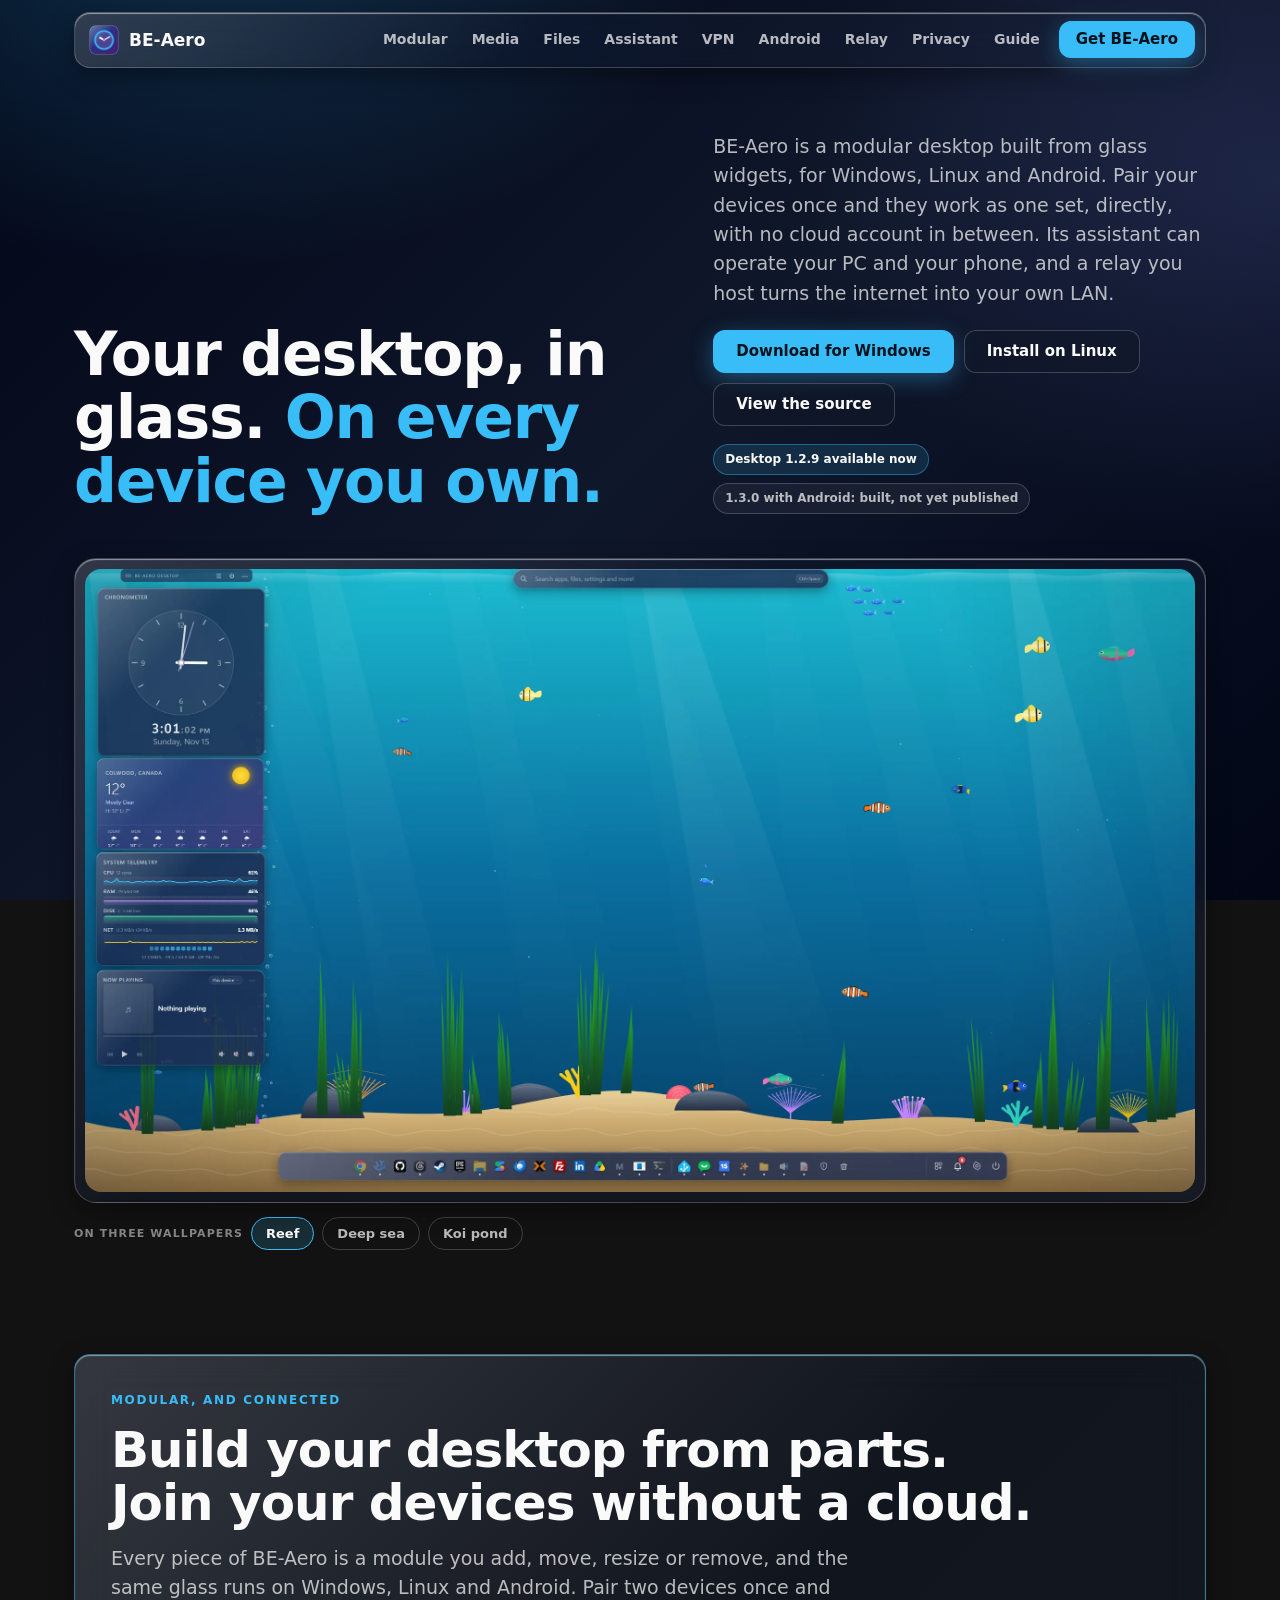
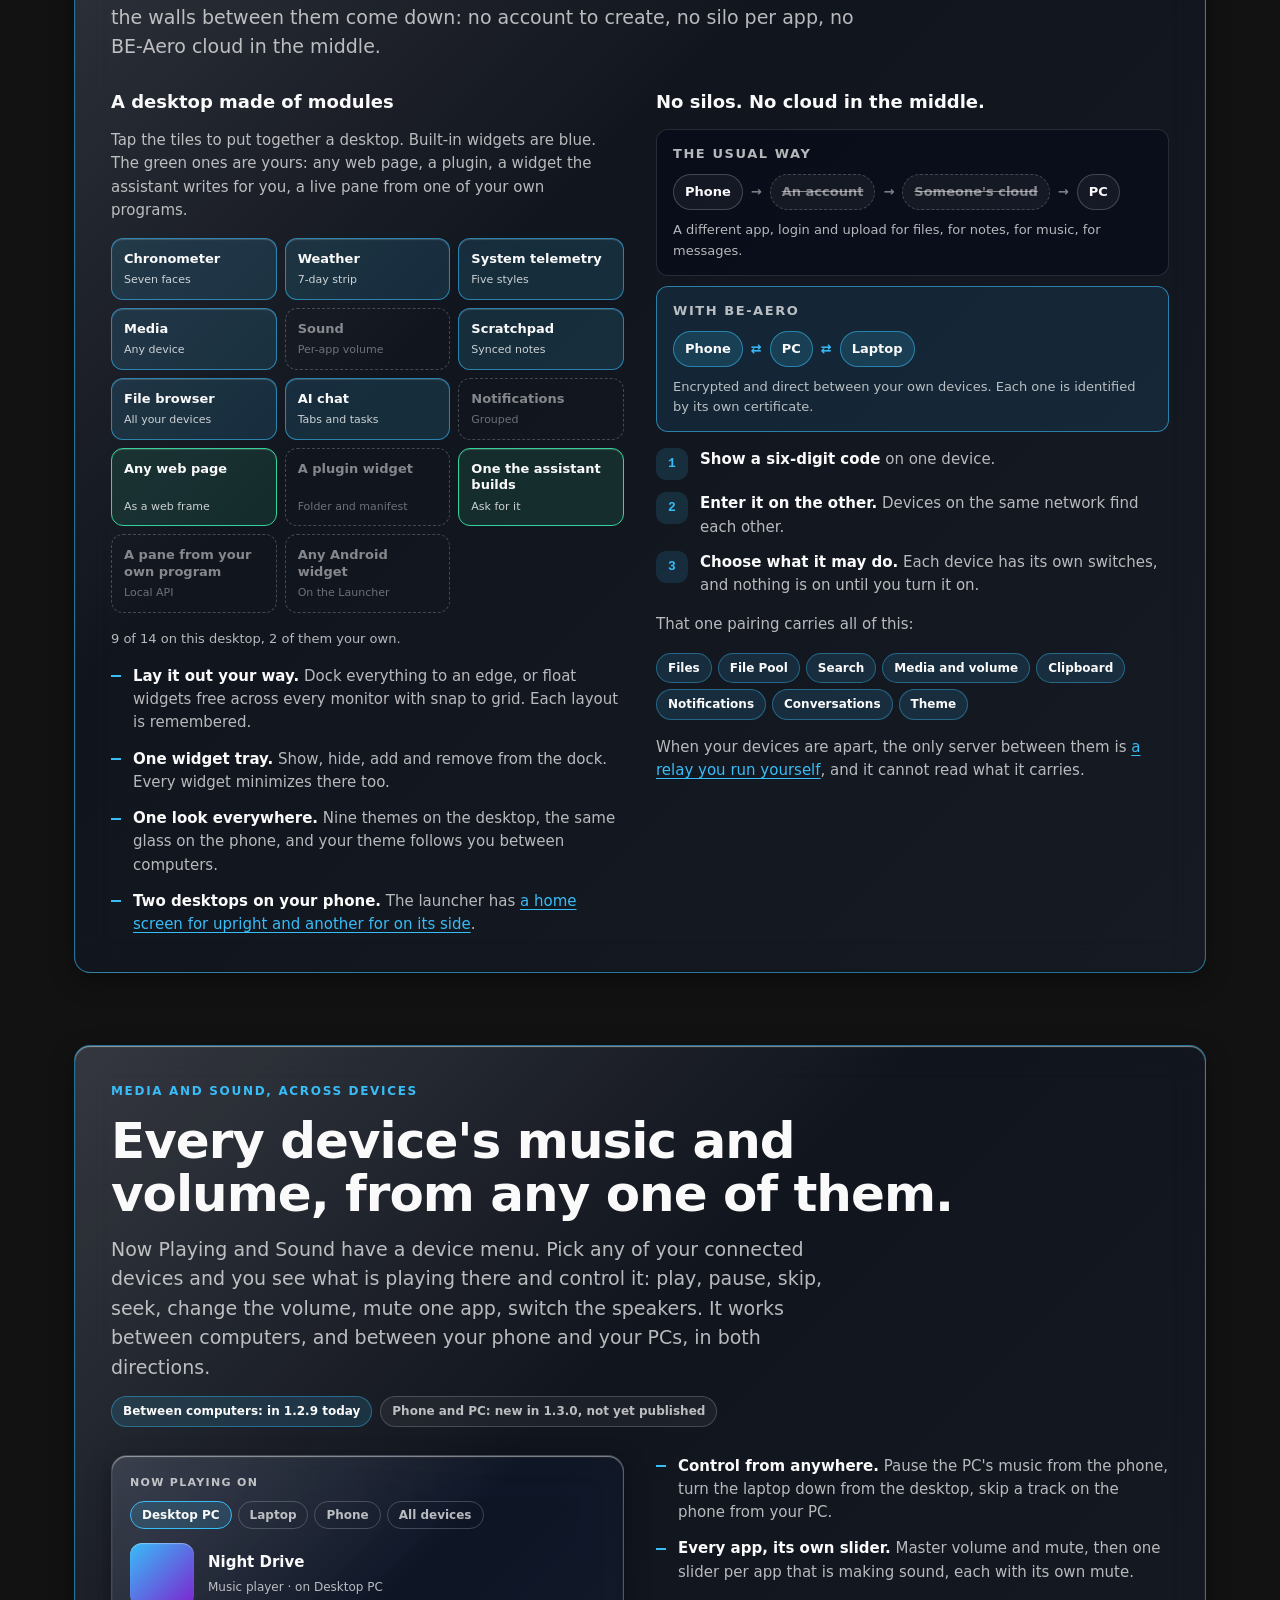
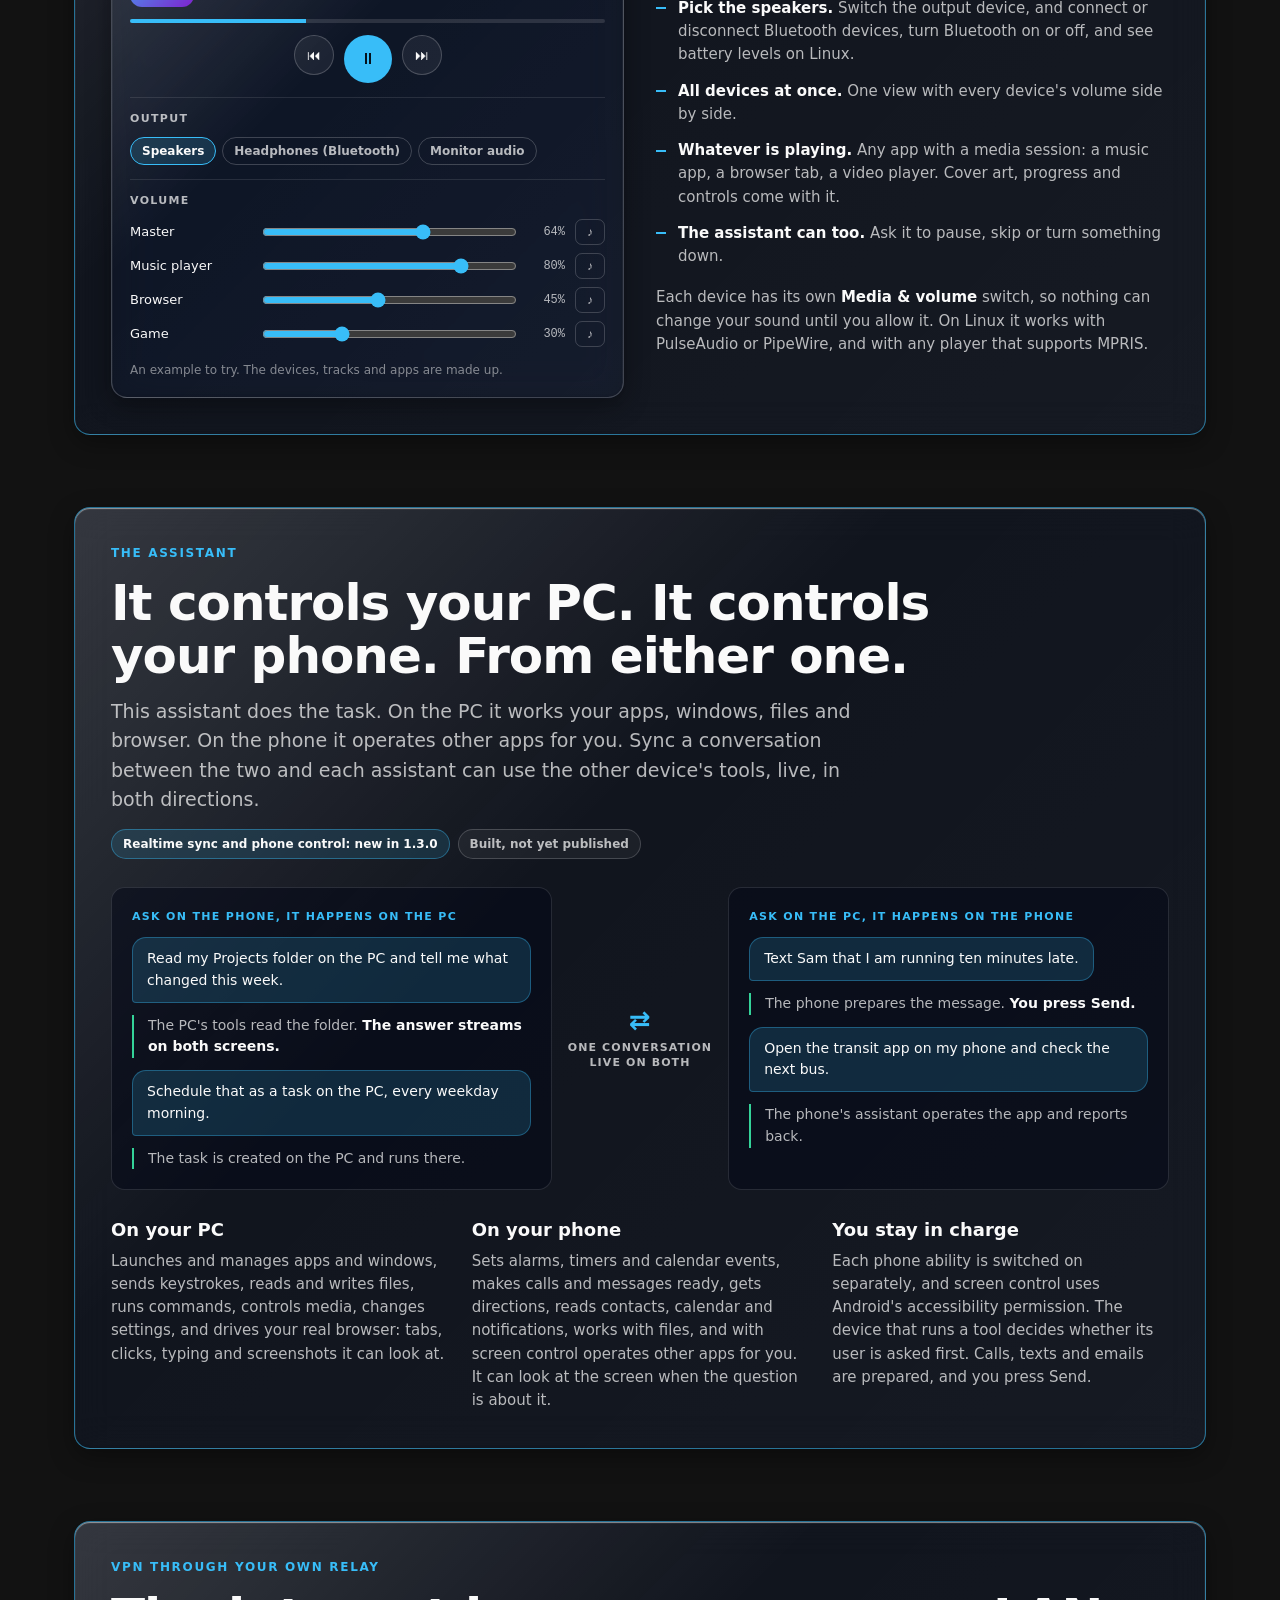
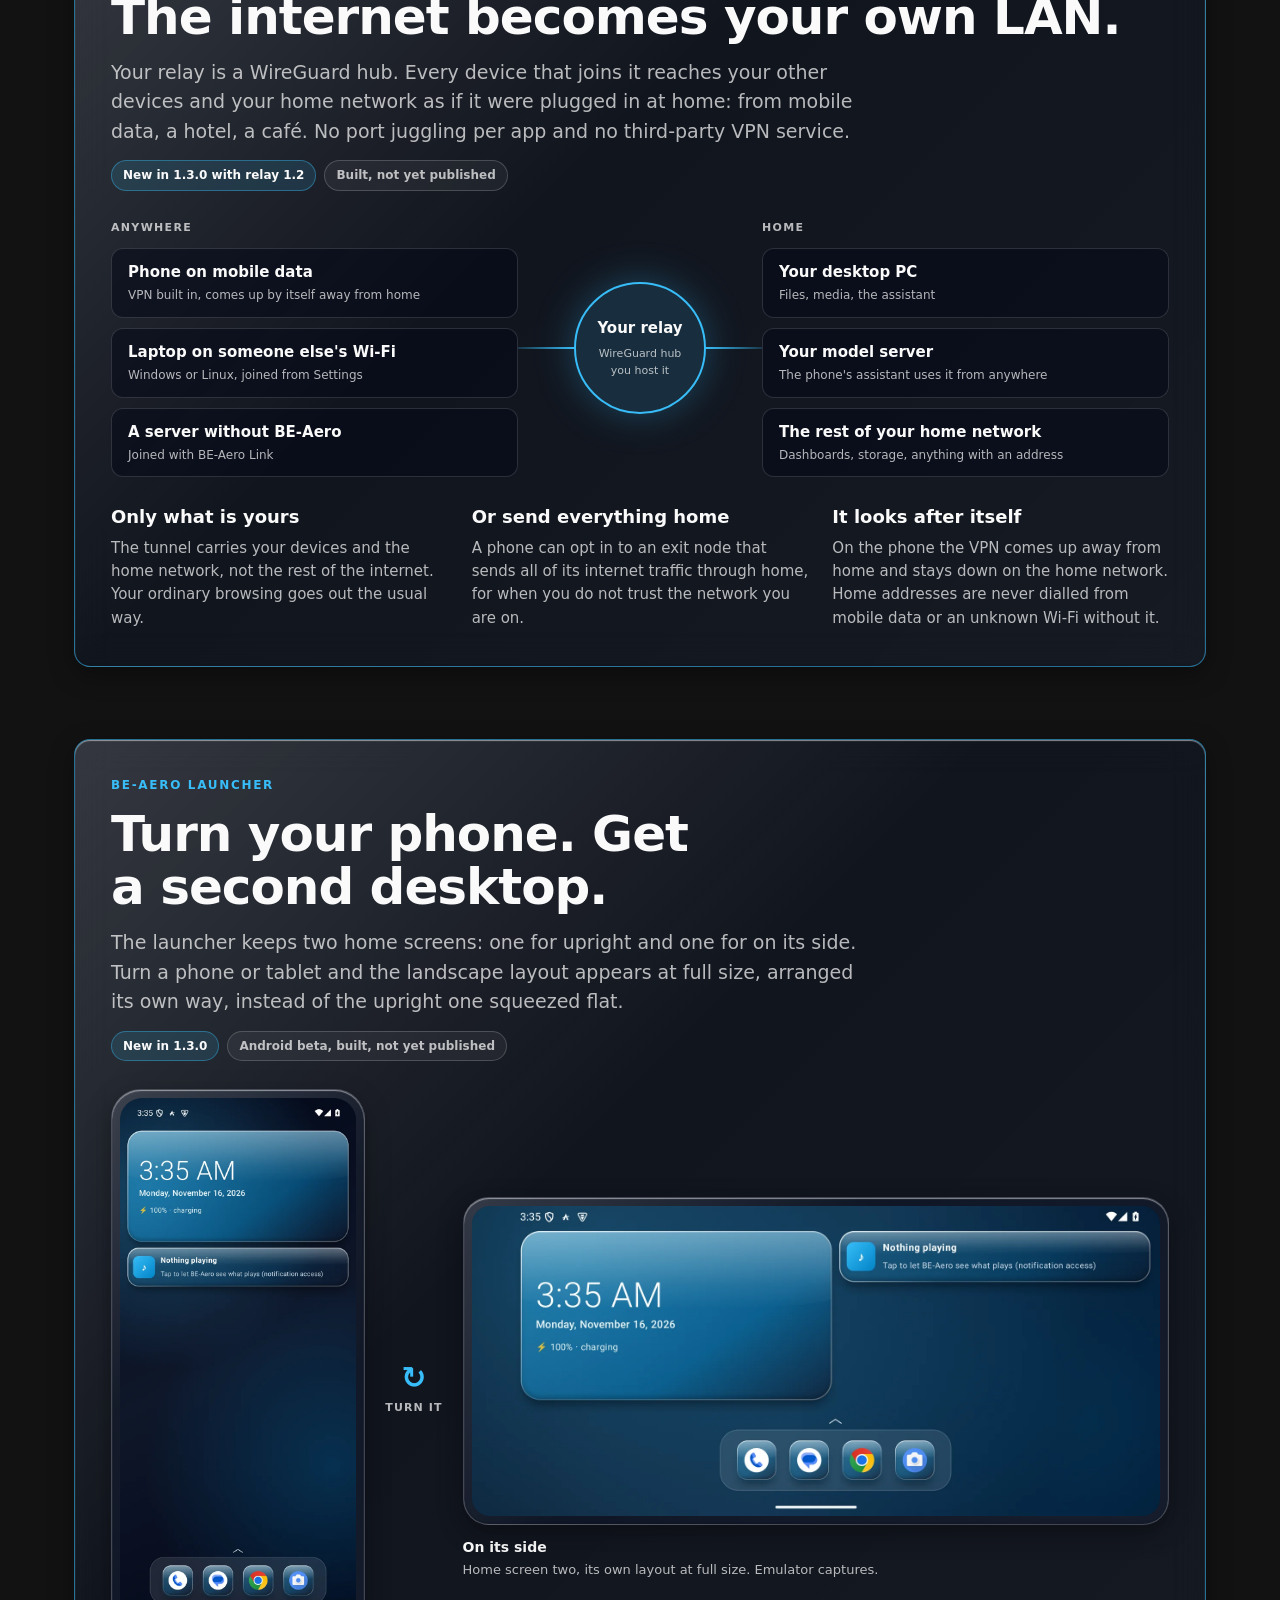
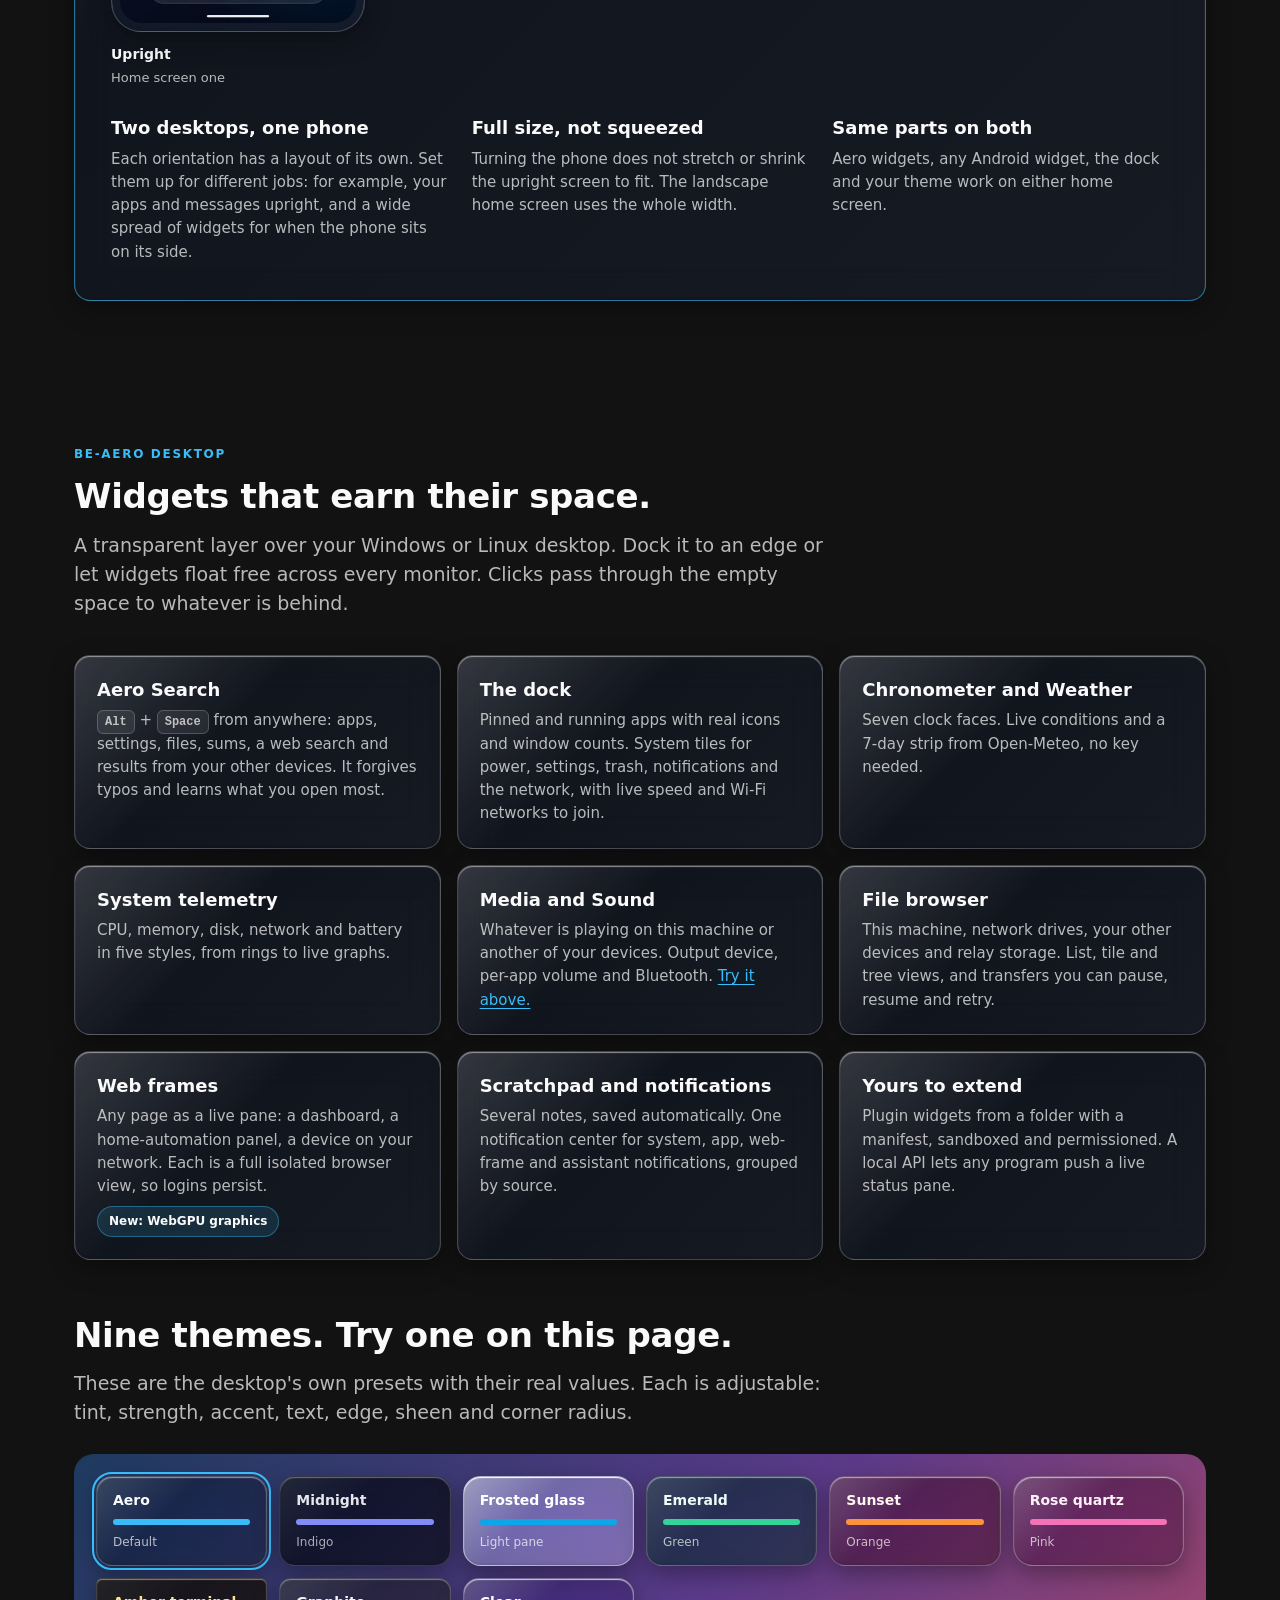
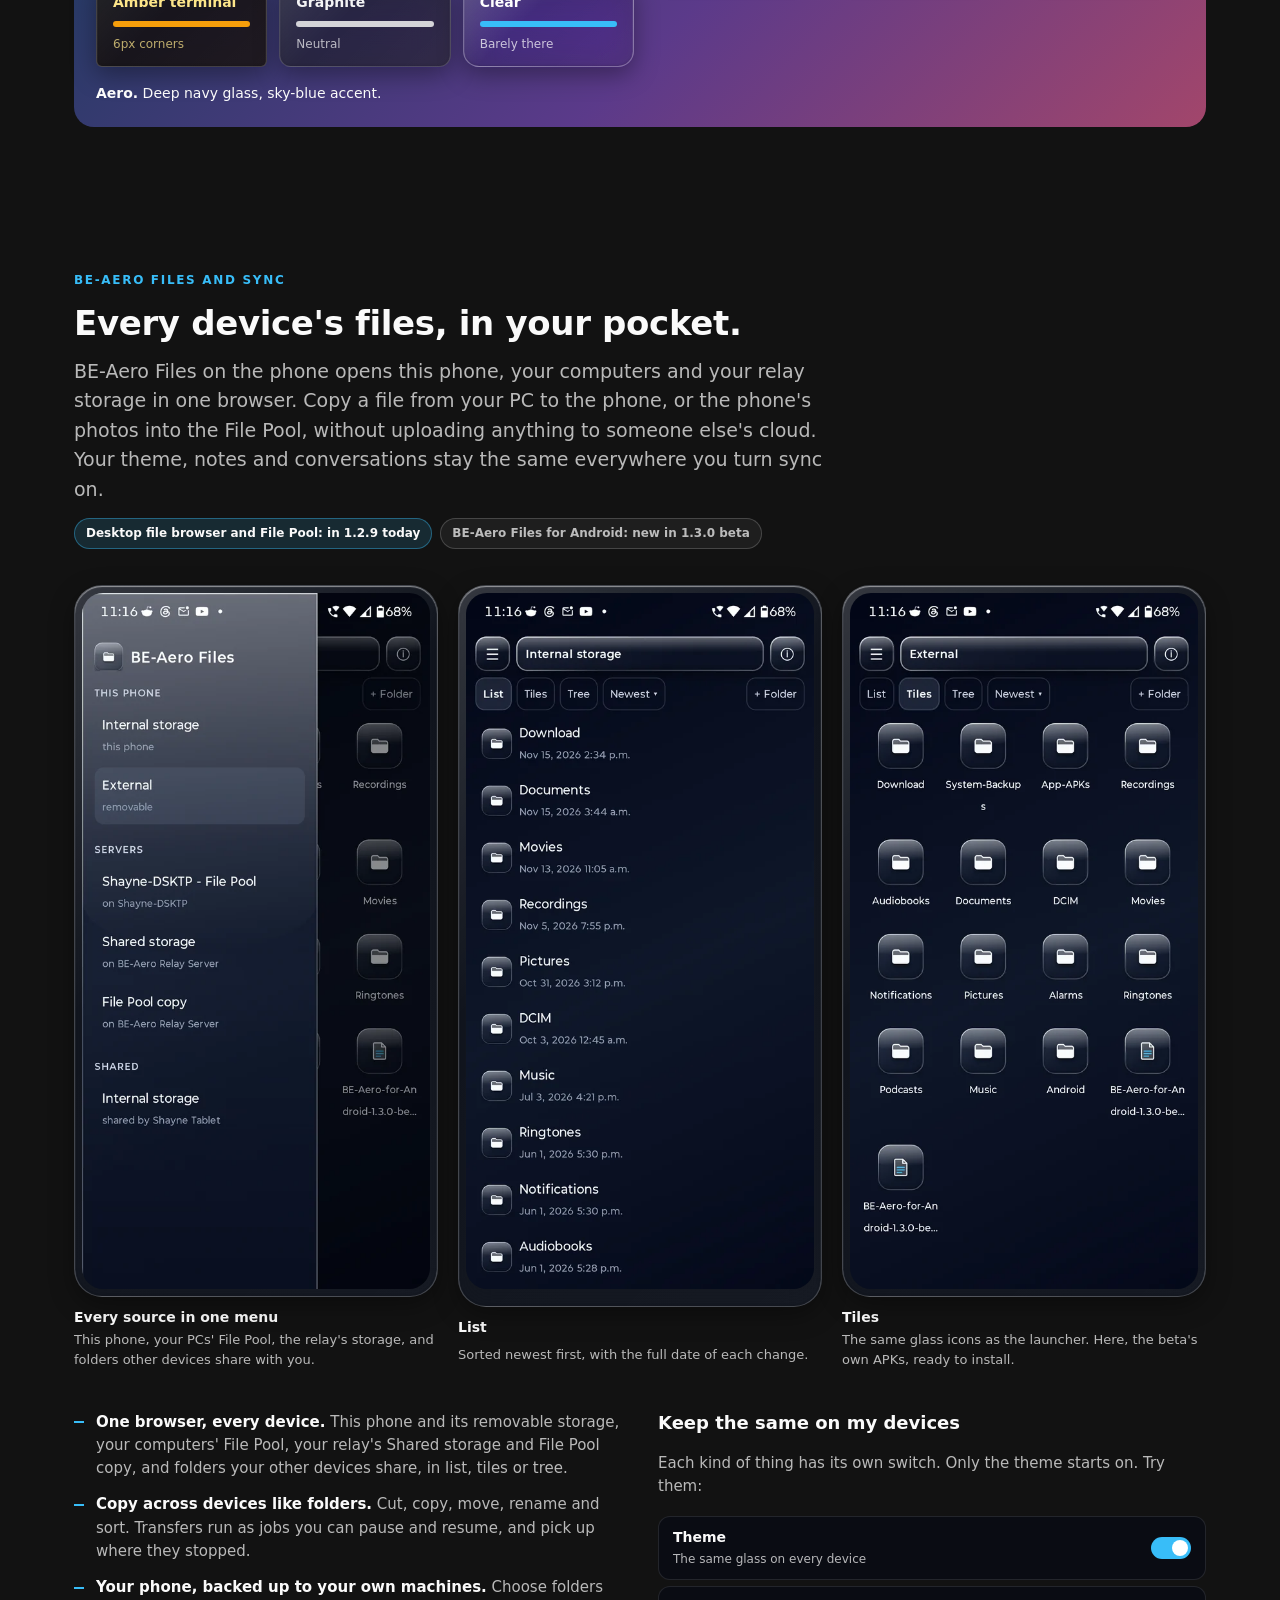
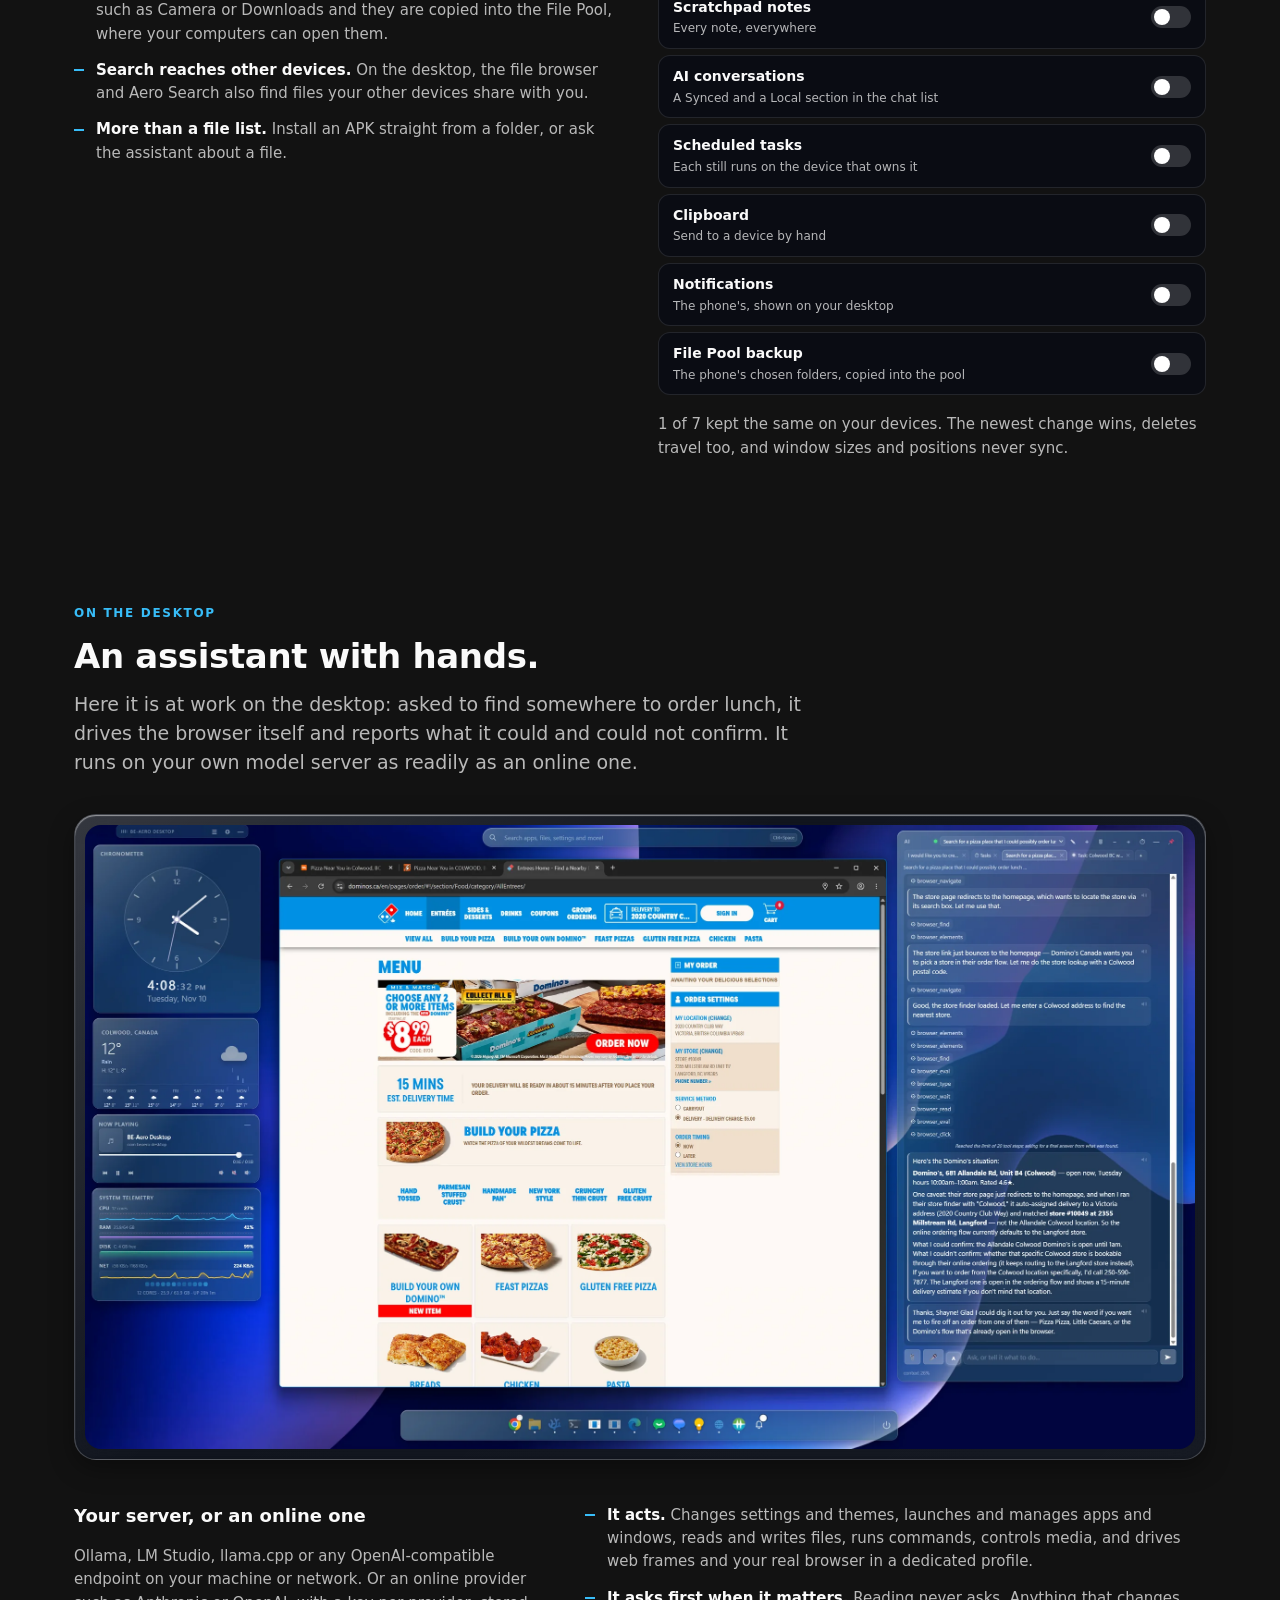
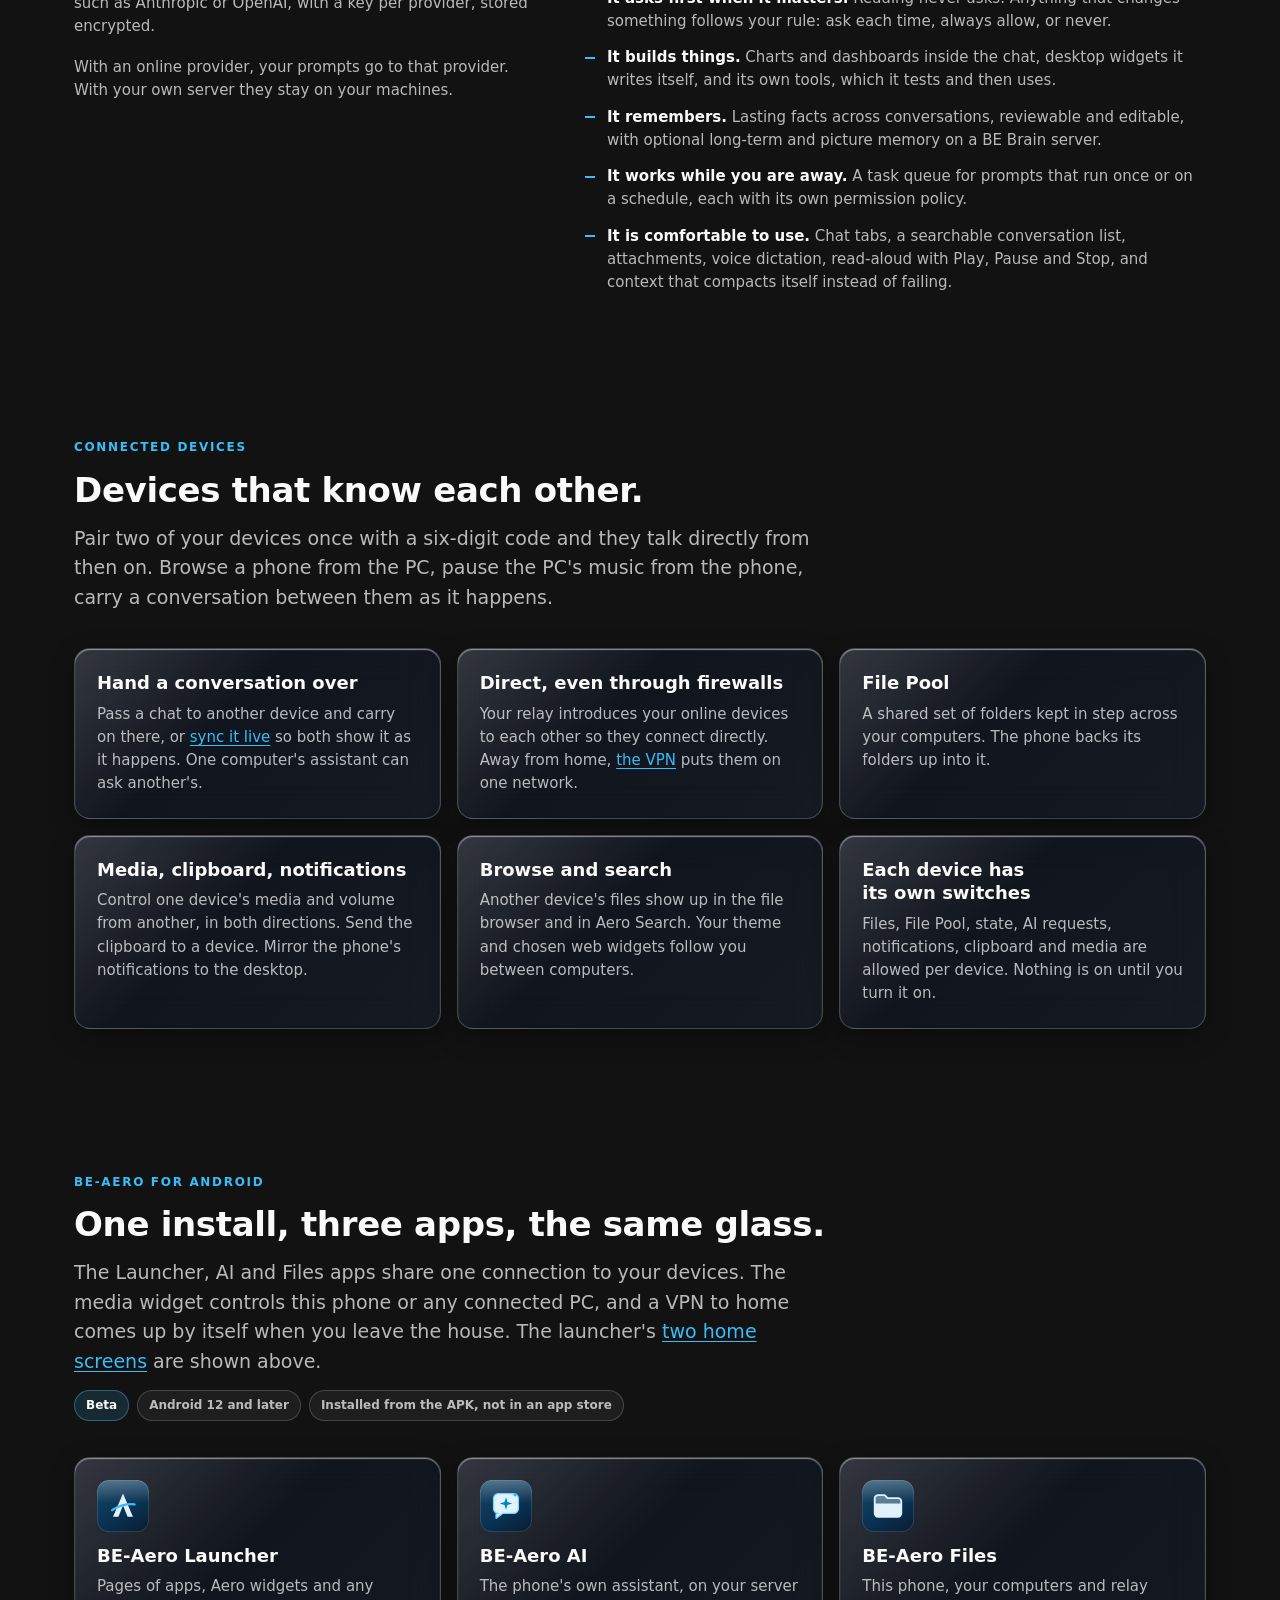
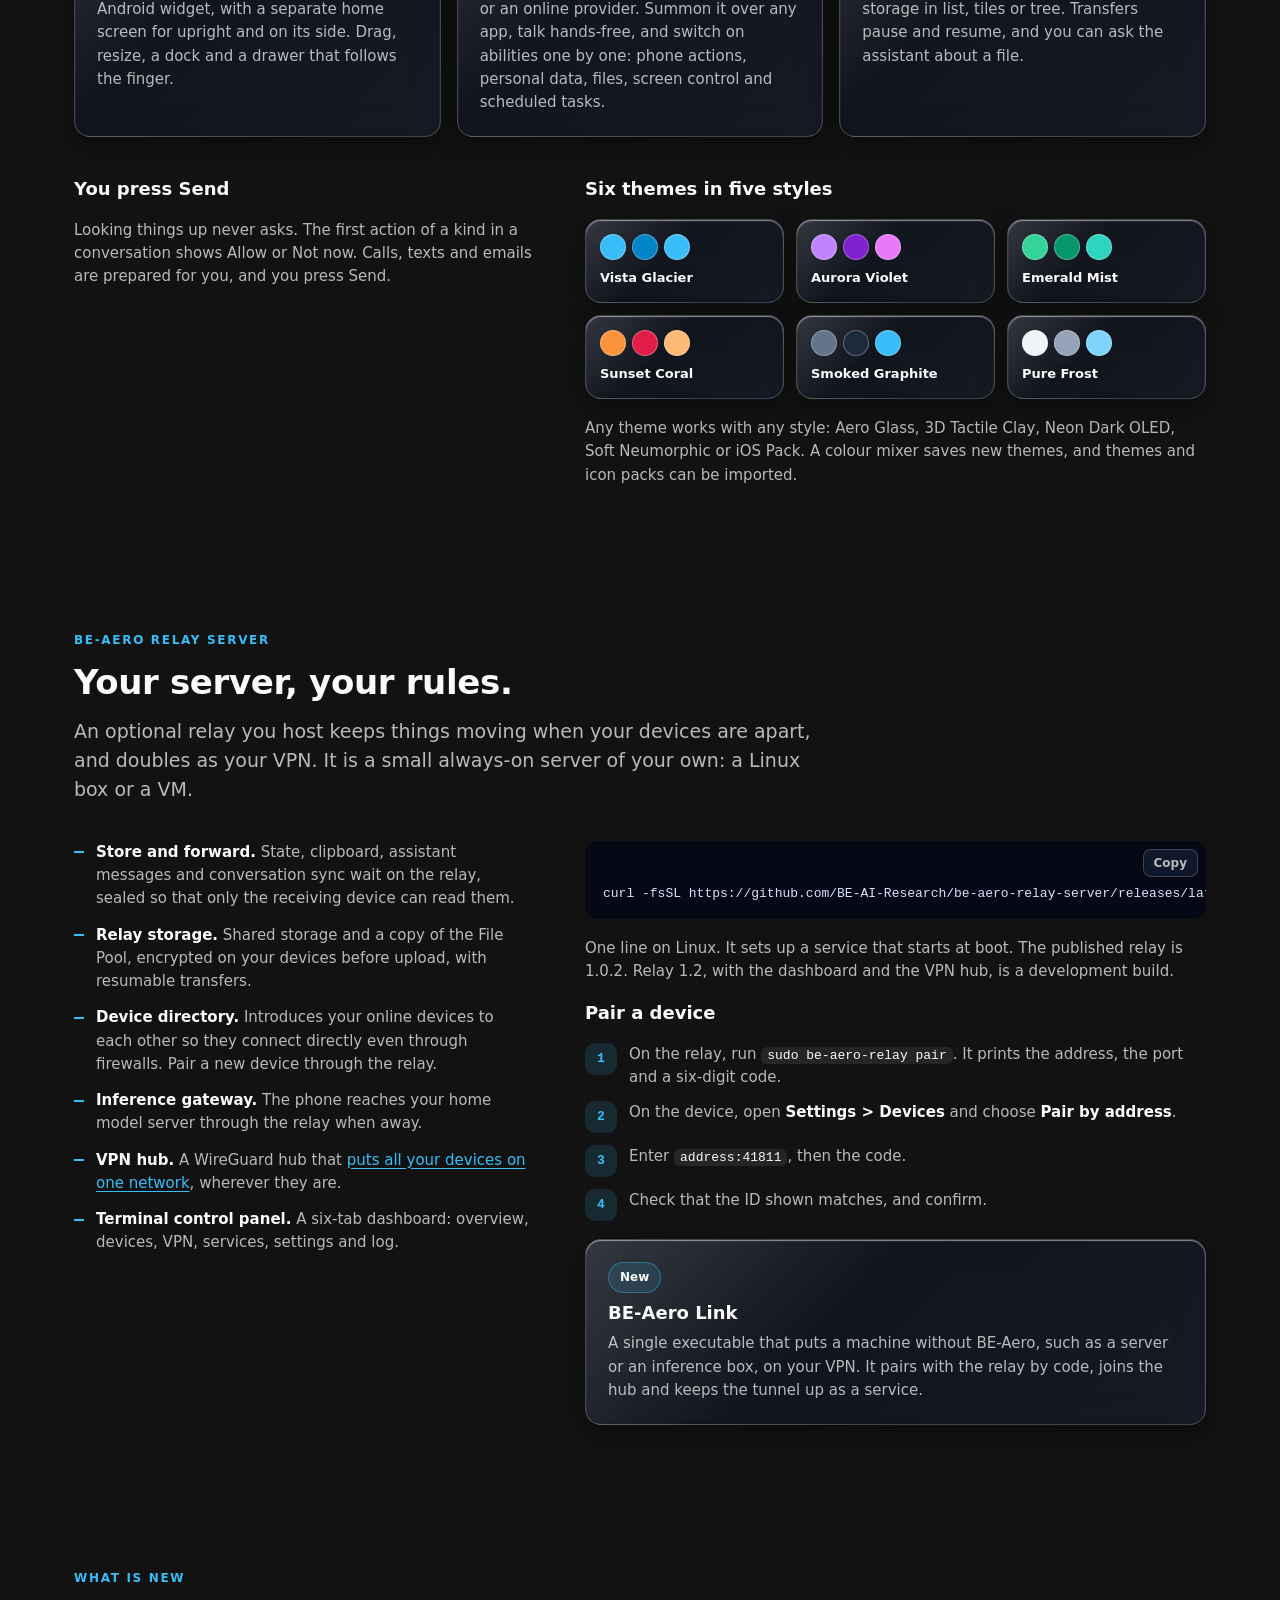
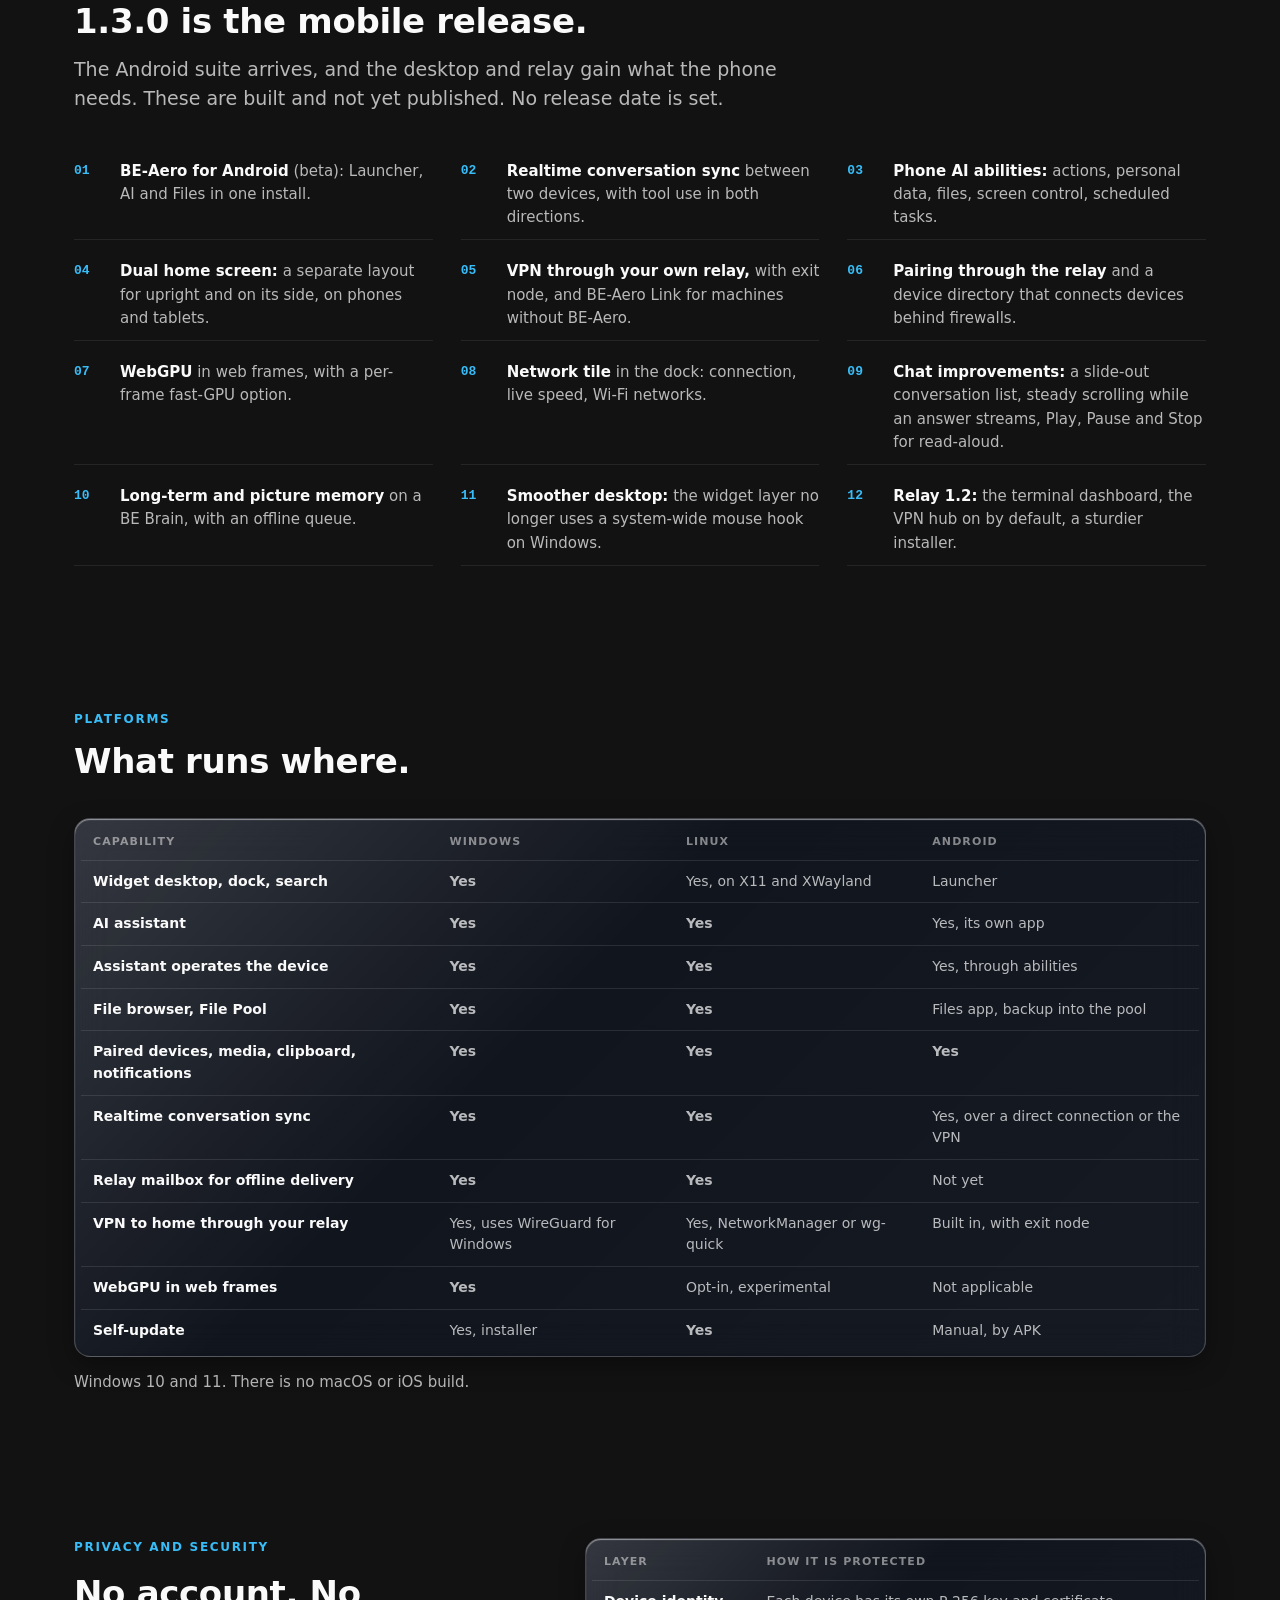
==== index.html @ 28414b15 "Add files via upload" ====
<!DOCTYPE html>
<html lang="en" data-theme="aero">
<head>
<meta charset="utf-8">
<meta name="viewport" content="width=device-width, initial-scale=1">
<title>BE-Aero</title>
<meta name="description" content="BE-Aero is a glass widget desktop for Windows and Linux with an Android suite. Your devices connect directly and share files, media and an assistant that acts.">
<meta name="theme-color" content="#0b1530">
<meta property="og:type" content="website">
<meta property="og:site_name" content="BE-Aero">
<meta property="og:title" content="BE-Aero">
<meta property="og:description" content="BE-Aero is a glass widget desktop for Windows and Linux with an Android suite. Your devices connect directly and share files, media and an assistant that acts.">
<meta property="og:image" content="img/desktop-reef.webp">
<meta name="twitter:card" content="summary_large_image">
<link rel="icon" href="icons/favicon.svg" type="image/svg+xml">
<link rel="alternate icon" href="icons/favicon.ico">
<link rel="apple-touch-icon" href="icons/apple-touch-icon.png">
<link rel="stylesheet" href="styles/be-aero.css">
<link rel="stylesheet" href="themes/themes.css">
<link rel="stylesheet" href="styles/site.css">
<script>try { var t = localStorage.getItem('beaero-theme'); if (t) document.documentElement.setAttribute('data-theme', t); } catch (e) {}</script>
</head>
<body class="aero-page">

<header class="dock aero-glass">
  <a class="brand" href="#top"><img src="icons/be-aero-desktop-256.png" alt="" width="30" height="30">BE-Aero</a>
  <nav aria-label="Sections">
    <a href="#modular">Modular</a>
    <a href="#media">Media</a>
    <a href="#files">Files</a>
    <a href="#control">Assistant</a>
    <a href="#vpn">VPN</a>
    <a href="#android">Android</a>
    <a href="#relay">Relay</a>
    <a href="#privacy">Privacy</a>
    <a href="guide.html">Guide</a>
    <a class="aero-btn aero-btn--primary" href="#get">Get BE-Aero</a>
  </nav>
</header>

<main id="top">

<section class="hero">
  <div class="aero-wrap">
    <div class="hero-top">
      <h1 class="aero-h1">Your desktop, in glass. <em>On every device you own.</em></h1>
      <div>
        <p class="aero-lede">BE-Aero is a modular desktop built from glass widgets, for Windows, Linux and Android. Pair your devices once and they work as one set, directly, with no cloud account in between. Its assistant can operate your PC and your phone, and a relay you host turns the internet into your own LAN.</p>
        <div class="actions">
          <a class="aero-btn aero-btn--primary" href="#get">Download for Windows</a>
          <a class="aero-btn" href="#get">Install on Linux</a>
          <a class="aero-btn" href="https://github.com/BE-AI-Research/be-aero-desktop">View the source</a>
        </div>
        <div class="status">
          <span class="aero-chip">Desktop 1.2.9 available now</span>
          <span class="aero-chip aero-chip--quiet">1.3.0 with Android: built, not yet published</span>
        </div>
      </div>
    </div>

    <div class="screen aero-glass">
      <img id="shot" src="img/desktop-reef.webp" width="2400" height="1349" alt="BE-Aero Desktop: clock, weather, system telemetry and media widgets on the left, the search bar at the top and the dock along the bottom, over an underwater reef wallpaper.">
    </div>
    <div class="shots" role="group" aria-label="Choose a desktop screenshot">
      <span class="aero-label">On three wallpapers</span>
      <button class="pill" data-shot="reef" aria-pressed="true">Reef</button>
      <button class="pill" data-shot="deep" aria-pressed="false">Deep sea</button>
      <button class="pill" data-shot="koi" aria-pressed="false">Koi pond</button>
    </div>
  </div>
</section>

<section id="modular">
  <div class="aero-wrap">
    <div class="spot aero-glass">
      <div class="head">
        <span class="aero-eyebrow">Modular, and connected</span>
        <h2 class="aero-h1" style="font-size:clamp(30px,4.4vw,50px)">Build your desktop from parts. Join your devices without a cloud.</h2>
        <p class="aero-lede">Every piece of BE-Aero is a module you add, move, resize or remove, and the same glass runs on Windows, Linux and Android. Pair two devices once and the walls between them come down: no account to create, no silo per app, no BE-Aero cloud in the middle.</p>
      </div>

      <div class="halves">
        <div class="half">
          <h3 class="aero-h3">A desktop made of modules</h3>
          <p class="dim">Tap the tiles to put together a desktop. Built-in widgets are blue. The green ones are yours: any web page, a plugin, a widget the assistant writes for you, a live pane from one of your own programs.</p>
          <div class="mods" id="mods" role="group" aria-label="Widgets on this example desktop">
            <button type="button" class="mod" aria-pressed="true">Chronometer<small>Seven faces</small></button>
            <button type="button" class="mod" aria-pressed="true">Weather<small>7-day strip</small></button>
            <button type="button" class="mod" aria-pressed="true">System telemetry<small>Five styles</small></button>
            <button type="button" class="mod" aria-pressed="true">Media<small>Any device</small></button>
            <button type="button" class="mod" aria-pressed="false">Sound<small>Per-app volume</small></button>
            <button type="button" class="mod" aria-pressed="true">Scratchpad<small>Synced notes</small></button>
            <button type="button" class="mod" aria-pressed="true">File browser<small>All your devices</small></button>
            <button type="button" class="mod" aria-pressed="true">AI chat<small>Tabs and tasks</small></button>
            <button type="button" class="mod" aria-pressed="false">Notifications<small>Grouped</small></button>
            <button type="button" class="mod own" aria-pressed="true">Any web page<small>As a web frame</small></button>
            <button type="button" class="mod own" aria-pressed="false">A plugin widget<small>Folder and manifest</small></button>
            <button type="button" class="mod own" aria-pressed="true">One the assistant builds<small>Ask for it</small></button>
            <button type="button" class="mod own" aria-pressed="false">A pane from your own program<small>Local API</small></button>
            <button type="button" class="mod own" aria-pressed="false">Any Android widget<small>On the Launcher</small></button>
          </div>
          <p class="modcount" id="modcount" aria-live="polite"></p>
          <ul class="plain">
            <li><strong>Lay it out your way.</strong> Dock everything to an edge, or float widgets free across every monitor with snap to grid. Each layout is remembered.</li>
            <li><strong>One widget tray.</strong> Show, hide, add and remove from the dock. Every widget minimizes there too.</li>
            <li><strong>One look everywhere.</strong> Nine themes on the desktop, the same glass on the phone, and your theme follows you between computers.</li>
            <li><strong>Two desktops on your phone.</strong> The launcher has <a href="#dual">a home screen for upright and another for on its side</a>.</li>
          </ul>
        </div>

        <div class="half">
          <h3 class="aero-h3">No silos. No cloud in the middle.</h3>
          <div class="versus">
            <div class="vs">
              <p class="aero-widget-title">The usual way</p>
              <div class="hop"><span>Phone</span><i>→</i><span class="cloud">An account</span><i>→</i><span class="cloud">Someone's cloud</span><i>→</i><span>PC</span></div>
              <p>A different app, login and upload for files, for notes, for music, for messages.</p>
            </div>
            <div class="vs ours">
              <p class="aero-widget-title">With BE-Aero</p>
              <div class="hop"><span>Phone</span><i>⇄</i><span>PC</span><i>⇄</i><span>Laptop</span></div>
              <p>Encrypted and direct between your own devices. Each one is identified by its own certificate.</p>
            </div>
          </div>
          <ol class="steps">
            <li><span><strong>Show a six-digit code</strong> on one device.</span></li>
            <li><span><strong>Enter it on the other.</strong> Devices on the same network find each other.</span></li>
            <li><span><strong>Choose what it may do.</strong> Each device has its own switches, and nothing is on until you turn it on.</span></li>
          </ol>
          <p class="dim">That one pairing carries all of this:</p>
          <div class="crosses">
            <span class="aero-chip">Files</span><span class="aero-chip">File Pool</span><span class="aero-chip">Search</span><span class="aero-chip">Media and volume</span><span class="aero-chip">Clipboard</span><span class="aero-chip">Notifications</span><span class="aero-chip">Conversations</span><span class="aero-chip">Theme</span>
          </div>
          <p class="dim">When your devices are apart, the only server between them is <a href="#relay">a relay you run yourself</a>, and it cannot read what it carries.</p>
        </div>
      </div>
    </div>
  </div>
</section>

<section id="media" style="padding-top:0">
  <div class="aero-wrap">
    <div class="spot aero-glass">
      <div class="head">
        <span class="aero-eyebrow">Media and sound, across devices</span>
        <h2 class="aero-h1" style="font-size:clamp(30px,4.4vw,50px)">Every device's music and volume, from any one of them.</h2>
        <p class="aero-lede">Now Playing and Sound have a device menu. Pick any of your connected devices and you see what is playing there and control it: play, pause, skip, seek, change the volume, mute one app, switch the speakers. It works between computers, and between your phone and your PCs, in both directions.</p>
        <div class="status" style="margin-top:0">
          <span class="aero-chip">Between computers: in 1.2.9 today</span>
          <span class="aero-chip aero-chip--quiet">Phone and PC: new in 1.3.0, not yet published</span>
        </div>
      </div>

      <div class="media-grid">
        <div class="mixer aero-glass" id="mixer">
          <div class="mx-top">
            <p class="aero-widget-title">Now playing on</p>
            <div class="mx-devs" role="group" aria-label="Device to control">
              <button type="button" class="mx-dev" data-dev="pc" aria-pressed="true">Desktop PC</button>
              <button type="button" class="mx-dev" data-dev="laptop" aria-pressed="false">Laptop</button>
              <button type="button" class="mx-dev" data-dev="phone" aria-pressed="false">Phone</button>
              <button type="button" class="mx-dev" data-dev="all" aria-pressed="false">All devices</button>
            </div>
          </div>
          <div id="mx-one">
            <div class="np">
              <div class="art" id="mx-art"></div>
              <div><b id="mx-title"></b><small id="mx-src"></small></div>
            </div>
            <div class="bar" style="margin-top:12px"><i id="mx-pos"></i></div>
            <div class="ctrls" style="margin-top:12px">
              <button type="button" class="ctrl" id="mx-prev" aria-label="Previous">⏮</button>
              <button type="button" class="ctrl main" id="mx-play" aria-label="Pause">⏸</button>
              <button type="button" class="ctrl" id="mx-next" aria-label="Next">⏭</button>
            </div>
            <div class="mx-sec" style="margin-top:14px">
              <p class="aero-widget-title">Output</p>
              <div class="mx-out" id="mx-out" role="group" aria-label="Output device"></div>
            </div>
            <div class="mx-sec" style="margin-top:14px">
              <p class="aero-widget-title">Volume</p>
              <div id="mx-vols" style="display:grid;gap:8px"></div>
            </div>
          </div>
          <div id="mx-all" hidden>
            <div class="mx-sec" style="border-top:0;padding-top:0">
              <p class="aero-widget-title">Each device's volume, side by side</p>
              <div id="mx-alls" style="display:grid;gap:8px"></div>
            </div>
          </div>
          <p class="mx-note">An example to try. The devices, tracks and apps are made up.</p>
        </div>

        <div class="stack">
          <ul class="plain">
            <li><strong>Control from anywhere.</strong> Pause the PC's music from the phone, turn the laptop down from the desktop, skip a track on the phone from your PC.</li>
            <li><strong>Every app, its own slider.</strong> Master volume and mute, then one slider per app that is making sound, each with its own mute.</li>
            <li><strong>Pick the speakers.</strong> Switch the output device, and connect or disconnect Bluetooth devices, turn Bluetooth on or off, and see battery levels on Linux.</li>
            <li><strong>All devices at once.</strong> One view with every device's volume side by side.</li>
            <li><strong>Whatever is playing.</strong> Any app with a media session: a music app, a browser tab, a video player. Cover art, progress and controls come with it.</li>
            <li><strong>The assistant can too.</strong> Ask it to pause, skip or turn something down.</li>
          </ul>
          <p class="dim">Each device has its own <strong>Media &amp; volume</strong> switch, so nothing can change your sound until you allow it. On Linux it works with PulseAudio or PipeWire, and with any player that supports MPRIS.</p>
        </div>
      </div>
    </div>
  </div>
</section>

<section id="control" style="padding-top:0">
  <div class="aero-wrap">
    <div class="spot aero-glass">
      <div class="head">
        <span class="aero-eyebrow">The assistant</span>
        <h2 class="aero-h1" style="font-size:clamp(30px,4.4vw,50px)">It controls your PC. It controls your phone. From either one.</h2>
        <p class="aero-lede">This assistant does the task. On the PC it works your apps, windows, files and browser. On the phone it operates other apps for you. Sync a conversation between the two and each assistant can use the other device's tools, live, in both directions.</p>
        <div class="status" style="margin-top:0">
          <span class="aero-chip">Realtime sync and phone control: new in 1.3.0</span>
          <span class="aero-chip aero-chip--quiet">Built, not yet published</span>
        </div>
      </div>

      <div class="duo">
        <div class="side">
          <p class="aero-widget-title">Ask on the phone, it happens on the PC</p>
          <p class="say">Read my Projects folder on the PC and tell me what changed this week.</p>
          <p class="does">The PC's tools read the folder. <strong>The answer streams on both screens.</strong></p>
          <p class="say">Schedule that as a task on the PC, every weekday morning.</p>
          <p class="does">The task is created on the PC and runs there.</p>
        </div>
        <div class="sync"><b>⇄</b>One conversation<br>live on both</div>
        <div class="side">
          <p class="aero-widget-title">Ask on the PC, it happens on the phone</p>
          <p class="say">Text Sam that I am running ten minutes late.</p>
          <p class="does">The phone prepares the message. <strong>You press Send.</strong></p>
          <p class="say">Open the transit app on my phone and check the next bus.</p>
          <p class="does">The phone's assistant operates the app and reports back.</p>
        </div>
      </div>

      <div class="trio">
        <div>
          <h3 class="aero-h3">On your PC</h3>
          <p>Launches and manages apps and windows, sends keystrokes, reads and writes files, runs commands, controls media, changes settings, and drives your real browser: tabs, clicks, typing and screenshots it can look at.</p>
        </div>
        <div>
          <h3 class="aero-h3">On your phone</h3>
          <p>Sets alarms, timers and calendar events, makes calls and messages ready, gets directions, reads contacts, calendar and notifications, works with files, and with screen control operates other apps for you. It can look at the screen when the question is about it.</p>
        </div>
        <div>
          <h3 class="aero-h3">You stay in charge</h3>
          <p>Each phone ability is switched on separately, and screen control uses Android's accessibility permission. The device that runs a tool decides whether its user is asked first. Calls, texts and emails are prepared, and you press Send.</p>
        </div>
      </div>
    </div>
  </div>
</section>

<section id="vpn" style="padding-top:0">
  <div class="aero-wrap">
    <div class="spot aero-glass">
      <div class="head">
        <span class="aero-eyebrow">VPN through your own relay</span>
        <h2 class="aero-h1" style="font-size:clamp(30px,4.4vw,50px)">The internet becomes your own LAN.</h2>
        <p class="aero-lede">Your relay is a WireGuard hub. Every device that joins it reaches your other devices and your home network as if it were plugged in at home: from mobile data, a hotel, a café. No port juggling per app and no third-party VPN service.</p>
        <div class="status" style="margin-top:0">
          <span class="aero-chip">New in 1.3.0 with relay 1.2</span>
          <span class="aero-chip aero-chip--quiet">Built, not yet published</span>
        </div>
      </div>

      <div class="lan">
        <div class="lan-col">
          <p class="aero-widget-title">Anywhere</p>
          <div class="node"><b>Phone on mobile data</b><small>VPN built in, comes up by itself away from home</small></div>
          <div class="node"><b>Laptop on someone else's Wi-Fi</b><small>Windows or Linux, joined from Settings</small></div>
          <div class="node"><b>A server without BE-Aero</b><small>Joined with BE-Aero Link</small></div>
        </div>
        <div class="lan-hub"><i></i><div class="hub"><b>Your relay</b><small>WireGuard hub<br>you host it</small></div><i></i></div>
        <div class="lan-col">
          <p class="aero-widget-title">Home</p>
          <div class="node"><b>Your desktop PC</b><small>Files, media, the assistant</small></div>
          <div class="node"><b>Your model server</b><small>The phone's assistant uses it from anywhere</small></div>
          <div class="node"><b>The rest of your home network</b><small>Dashboards, storage, anything with an address</small></div>
        </div>
      </div>

      <div class="trio">
        <div>
          <h3 class="aero-h3">Only what is yours</h3>
          <p>The tunnel carries your devices and the home network, not the rest of the internet. Your ordinary browsing goes out the usual way.</p>
        </div>
        <div>
          <h3 class="aero-h3">Or send everything home</h3>
          <p>A phone can opt in to an exit node that sends all of its internet traffic through home, for when you do not trust the network you are on.</p>
        </div>
        <div>
          <h3 class="aero-h3">It looks after itself</h3>
          <p>On the phone the VPN comes up away from home and stays down on the home network. Home addresses are never dialled from mobile data or an unknown Wi-Fi without it.</p>
        </div>
      </div>
    </div>
  </div>
</section>

<section id="dual" style="padding-top:0">
  <div class="aero-wrap">
    <div class="spot aero-glass">
      <div class="head">
        <span class="aero-eyebrow">BE-Aero Launcher</span>
        <h2 class="aero-h1" style="font-size:clamp(30px,4.4vw,50px)">Turn your phone. Get a second desktop.</h2>
        <p class="aero-lede">The launcher keeps two home screens: one for upright and one for on its side. Turn a phone or tablet and the landscape layout appears at full size, arranged its own way, instead of the upright one squeezed flat.</p>
        <div class="status" style="margin-top:0">
          <span class="aero-chip">New in 1.3.0</span>
          <span class="aero-chip aero-chip--quiet">Android beta, built, not yet published</span>
        </div>
      </div>

      <div class="dual">
        <figure>
          <div class="phone aero-glass"><img loading="lazy" src="img/android-upright.webp" width="720" height="1600" alt="BE-Aero Launcher held upright: a large clock widget, a media widget below it and the dock at the bottom."></div>
          <figcaption><b>Upright</b>Home screen one</figcaption>
        </figure>
        <div class="turn" aria-hidden="true"><b>↻</b>Turn it</div>
        <figure>
          <div class="tablet aero-glass"><img loading="lazy" src="img/android-sideways.webp" width="1600" height="720" alt="BE-Aero Launcher on its side: the clock and media widgets placed side by side in a wide layout of their own, with the dock centred below."></div>
          <figcaption><b>On its side</b>Home screen two, its own layout at full size. Emulator captures.</figcaption>
        </figure>
      </div>

      <div class="trio">
        <div>
          <h3 class="aero-h3">Two desktops, one phone</h3>
          <p>Each orientation has a layout of its own. Set them up for different jobs: for example, your apps and messages upright, and a wide spread of widgets for when the phone sits on its side.</p>
        </div>
        <div>
          <h3 class="aero-h3">Full size, not squeezed</h3>
          <p>Turning the phone does not stretch or shrink the upright screen to fit. The landscape home screen uses the whole width.</p>
        </div>
        <div>
          <h3 class="aero-h3">Same parts on both</h3>
          <p>Aero widgets, any Android widget, the dock and your theme work on either home screen.</p>
        </div>
      </div>
    </div>
  </div>
</section>

<section id="desktop">
  <div class="aero-wrap">
    <div class="head">
      <span class="aero-eyebrow">BE-Aero Desktop</span>
      <h2 class="aero-h2">Widgets that earn their space.</h2>
      <p class="aero-lede">A transparent layer over your Windows or Linux desktop. Dock it to an edge or let widgets float free across every monitor. Clicks pass through the empty space to whatever is behind.</p>
    </div>
    <div class="feats">
      <div class="feat aero-glass">
        <h3 class="aero-h3">Aero Search</h3>
        <p><span class="aero-kbd">Alt</span> + <span class="aero-kbd">Space</span> from anywhere: apps, settings, files, sums, a web search and results from your other devices. It forgives typos and learns what you open most.</p>
      </div>
      <div class="feat aero-glass">
        <h3 class="aero-h3">The dock</h3>
        <p>Pinned and running apps with real icons and window counts. System tiles for power, settings, trash, notifications and the network, with live speed and Wi-Fi networks to join.</p>
      </div>
      <div class="feat aero-glass">
        <h3 class="aero-h3">Chronometer and Weather</h3>
        <p>Seven clock faces. Live conditions and a 7-day strip from Open-Meteo, no key needed.</p>
      </div>
      <div class="feat aero-glass">
        <h3 class="aero-h3">System telemetry</h3>
        <p>CPU, memory, disk, network and battery in five styles, from rings to live graphs.</p>
      </div>
      <div class="feat aero-glass">
        <h3 class="aero-h3">Media and Sound</h3>
        <p>Whatever is playing on this machine or another of your devices. Output device, per-app volume and Bluetooth. <a href="#media">Try it above.</a></p>
      </div>
      <div class="feat aero-glass">
        <h3 class="aero-h3">File browser</h3>
        <p>This machine, network drives, your other devices and relay storage. List, tile and tree views, and transfers you can pause, resume and retry.</p>
      </div>
      <div class="feat aero-glass">
        <h3 class="aero-h3">Web frames</h3>
        <p>Any page as a live pane: a dashboard, a home-automation panel, a device on your network. Each is a full isolated browser view, so logins persist.</p>
        <span class="aero-chip">New: WebGPU graphics</span>
      </div>
      <div class="feat aero-glass">
        <h3 class="aero-h3">Scratchpad and notifications</h3>
        <p>Several notes, saved automatically. One notification center for system, app, web-frame and assistant notifications, grouped by source.</p>
      </div>
      <div class="feat aero-glass">
        <h3 class="aero-h3">Yours to extend</h3>
        <p>Plugin widgets from a folder with a manifest, sandboxed and permissioned. A local API lets any program push a live status pane.</p>
      </div>
    </div>

    <div class="stack" style="margin-top:56px">
      <div class="head" style="margin-bottom:8px">
        <h2 class="aero-h2">Nine themes. Try one on this page.</h2>
        <p class="aero-lede">These are the desktop's own presets with their real values. Each is adjustable: tint, strength, accent, text, edge, sheen and corner radius.</p>
      </div>
      <div class="theme-stage">
        <div class="theme-grid" id="themes" role="group" aria-label="Site theme">
          <button class="theme-sw aero-glass" data-theme="aero" data-note="Deep navy glass, sky-blue accent.">Aero<i></i><small>Default</small></button>
          <button class="theme-sw aero-glass" data-theme="midnight" data-note="Near-black, indigo accent, the quietest edge.">Midnight<i></i><small>Indigo</small></button>
          <button class="theme-sw aero-glass" data-theme="frost" data-note="Pale and bright, the lightest pane.">Frosted glass<i></i><small>Light pane</small></button>
          <button class="theme-sw aero-glass" data-theme="emerald" data-note="Tinted glass in green.">Emerald<i></i><small>Green</small></button>
          <button class="theme-sw aero-glass" data-theme="sunset" data-note="Tinted glass in warm orange.">Sunset<i></i><small>Orange</small></button>
          <button class="theme-sw aero-glass" data-theme="rose" data-note="Tinted glass in pink, with the roundest corners.">Rose quartz<i></i><small>Pink</small></button>
          <button class="theme-sw aero-glass" data-theme="amber" data-note="Dark with amber text and tight 6px corners.">Amber terminal<i></i><small>6px corners</small></button>
          <button class="theme-sw aero-glass" data-theme="mono" data-note="Neutral grey, no colour.">Graphite<i></i><small>Neutral</small></button>
          <button class="theme-sw aero-glass" data-theme="clear" data-note="Almost no tint, for a busy wallpaper you want to see.">Clear<i></i><small>Barely there</small></button>
        </div>
        <p class="theme-note" id="themenote" aria-live="polite"><strong>Aero.</strong> Deep navy glass, sky-blue accent.</p>
      </div>
    </div>
  </div>
</section>

<section id="files">
  <div class="aero-wrap">
    <div class="head">
      <span class="aero-eyebrow">BE-Aero Files and sync</span>
      <h2 class="aero-h2">Every device's files, in your pocket.</h2>
      <p class="aero-lede">BE-Aero Files on the phone opens this phone, your computers and your relay storage in one browser. Copy a file from your PC to the phone, or the phone's photos into the File Pool, without uploading anything to someone else's cloud. Your theme, notes and conversations stay the same everywhere you turn sync on.</p>
      <div class="status" style="margin-top:0">
        <span class="aero-chip">Desktop file browser and File Pool: in 1.2.9 today</span>
        <span class="aero-chip aero-chip--quiet">BE-Aero Files for Android: new in 1.3.0 beta</span>
      </div>
    </div>

    <div class="fshots">
      <figure>
        <div class="phone aero-glass"><img loading="lazy" src="img/files-sources.webp" width="540" height="1080" alt="BE-Aero Files source menu: This phone with internal and external storage, Servers with a desktop's File Pool and the relay's Shared storage and File Pool copy, and a Shared folder from a tablet."></div>
        <figcaption><b>Every source in one menu</b>This phone, your PCs' File Pool, the relay's storage, and folders other devices share with you.</figcaption>
      </figure>
      <figure>
        <div class="phone aero-glass"><img loading="lazy" src="img/files-list.webp" width="540" height="1080" alt="BE-Aero Files in list view showing the phone's internal storage folders, sorted newest first."></div>
        <figcaption><b>List</b>Sorted newest first, with the full date of each change.</figcaption>
      </figure>
      <figure>
        <div class="phone aero-glass"><img loading="lazy" src="img/files-tiles.webp" width="540" height="1080" alt="BE-Aero Files in tile view showing the folders on removable storage and two BE-Aero for Android APK files."></div>
        <figcaption><b>Tiles</b>The same glass icons as the launcher. Here, the beta's own APKs, ready to install.</figcaption>
      </figure>
    </div>

    <div class="files-grid">
      <div class="stack">
        <ul class="plain">
          <li><strong>One browser, every device.</strong> This phone and its removable storage, your computers' File Pool, your relay's Shared storage and File Pool copy, and folders your other devices share, in list, tiles or tree.</li>
          <li><strong>Copy across devices like folders.</strong> Cut, copy, move, rename and sort. Transfers run as jobs you can pause and resume, and pick up where they stopped.</li>
          <li><strong>Your phone, backed up to your own machines.</strong> Choose folders such as Camera or Downloads and they are copied into the File Pool, where your computers can open them.</li>
          <li><strong>Search reaches other devices.</strong> On the desktop, the file browser and Aero Search also find files your other devices share with you.</li>
          <li><strong>More than a file list.</strong> Install an APK straight from a folder, or ask the assistant about a file.</li>
        </ul>
      </div>
      <div class="stack">
        <h3 class="aero-h3">Keep the same on my devices</h3>
        <p class="dim">Each kind of thing has its own switch. Only the theme starts on. Try them:</p>
        <div class="sync-list" id="sync">
          <label class="sw"><span>Theme<small>The same glass on every device</small></span><input type="checkbox" checked></label>
          <label class="sw"><span>Scratchpad notes<small>Every note, everywhere</small></span><input type="checkbox"></label>
          <label class="sw"><span>AI conversations<small>A Synced and a Local section in the chat list</small></span><input type="checkbox"></label>
          <label class="sw"><span>Scheduled tasks<small>Each still runs on the device that owns it</small></span><input type="checkbox"></label>
          <label class="sw"><span>Clipboard<small>Send to a device by hand</small></span><input type="checkbox"></label>
          <label class="sw"><span>Notifications<small>The phone's, shown on your desktop</small></span><input type="checkbox"></label>
          <label class="sw"><span>File Pool backup<small>The phone's chosen folders, copied into the pool</small></span><input type="checkbox"></label>
        </div>
        <p class="dim" id="syncsum" aria-live="polite"></p>
      </div>
    </div>
  </div>
</section>

<section id="assistant">
  <div class="aero-wrap">
    <div class="head">
      <span class="aero-eyebrow">On the desktop</span>
      <h2 class="aero-h2">An assistant with hands.</h2>
      <p class="aero-lede">Here it is at work on the desktop: asked to find somewhere to order lunch, it drives the browser itself and reports what it could and could not confirm. It runs on your own model server as readily as an online one.</p>
    </div>
    <div class="screen aero-glass" style="margin-top:0">
      <img loading="lazy" src="img/agent-browser.webp" width="2400" height="1349" alt="The assistant panel on the right working through a request: a list of browser tool calls, then a written answer saying what it could and could not confirm, while the browser window in the middle shows the page it navigated to.">
    </div>
    <div class="split" style="margin-top:44px">
      <div class="stack">
        <h3 class="aero-h3">Your server, or an online one</h3>
        <p class="dim">Ollama, LM Studio, llama.cpp or any OpenAI-compatible endpoint on your machine or network. Or an online provider such as Anthropic or OpenAI, with a key per provider, stored encrypted.</p>
        <p class="dim">With an online provider, your prompts go to that provider. With your own server they stay on your machines.</p>
      </div>
      <ul class="plain">
        <li><strong>It acts.</strong> Changes settings and themes, launches and manages apps and windows, reads and writes files, runs commands, controls media, and drives web frames and your real browser in a dedicated profile.</li>
        <li><strong>It asks first when it matters.</strong> Reading never asks. Anything that changes something follows your rule: ask each time, always allow, or never.</li>
        <li><strong>It builds things.</strong> Charts and dashboards inside the chat, desktop widgets it writes itself, and its own tools, which it tests and then uses.</li>
        <li><strong>It remembers.</strong> Lasting facts across conversations, reviewable and editable, with optional long-term and picture memory on a BE Brain server.</li>
        <li><strong>It works while you are away.</strong> A task queue for prompts that run once or on a schedule, each with its own permission policy.</li>
        <li><strong>It is comfortable to use.</strong> Chat tabs, a searchable conversation list, attachments, voice dictation, read-aloud with Play, Pause and Stop, and context that compacts itself instead of failing.</li>
      </ul>
    </div>
  </div>
</section>

<section id="devices">
  <div class="aero-wrap">
    <div class="head">
      <span class="aero-eyebrow">Connected devices</span>
      <h2 class="aero-h2">Devices that know each other.</h2>
      <p class="aero-lede">Pair two of your devices once with a six-digit code and they talk directly from then on. Browse a phone from the PC, pause the PC's music from the phone, carry a conversation between them as it happens.</p>
    </div>
    <div class="feats">
      <div class="feat aero-glass">
        <h3 class="aero-h3">Hand a conversation over</h3>
        <p>Pass a chat to another device and carry on there, or <a href="#control">sync it live</a> so both show it as it happens. One computer's assistant can ask another's.</p>
      </div>
      <div class="feat aero-glass">
        <h3 class="aero-h3">Direct, even through firewalls</h3>
        <p>Your relay introduces your online devices to each other so they connect directly. Away from home, <a href="#vpn">the VPN</a> puts them on one network.</p>
      </div>
      <div class="feat aero-glass">
        <h3 class="aero-h3">File Pool</h3>
        <p>A shared set of folders kept in step across your computers. The phone backs its folders up into it.</p>
      </div>
      <div class="feat aero-glass">
        <h3 class="aero-h3">Media, clipboard, notifications</h3>
        <p>Control one device's media and volume from another, in both directions. Send the clipboard to a device. Mirror the phone's notifications to the desktop.</p>
      </div>
      <div class="feat aero-glass">
        <h3 class="aero-h3">Browse and search</h3>
        <p>Another device's files show up in the file browser and in Aero Search. Your theme and chosen web widgets follow you between computers.</p>
      </div>
      <div class="feat aero-glass">
        <h3 class="aero-h3">Each device has its own switches</h3>
        <p>Files, File Pool, state, AI requests, notifications, clipboard and media are allowed per device. Nothing is on until you turn it on.</p>
      </div>
    </div>
  </div>
</section>

<section id="android">
  <div class="aero-wrap">
    <div class="head">
      <span class="aero-eyebrow">BE-Aero for Android</span>
      <h2 class="aero-h2">One install, three apps, the same glass.</h2>
      <p class="aero-lede">The Launcher, AI and Files apps share one connection to your devices. The media widget controls this phone or any connected PC, and a VPN to home comes up by itself when you leave the house. The launcher's <a href="#dual">two home screens</a> are shown above.</p>
      <div class="status" style="margin-top:0">
        <span class="aero-chip">Beta</span>
        <span class="aero-chip aero-chip--quiet">Android 12 and later</span>
        <span class="aero-chip aero-chip--quiet">Installed from the APK, not in an app store</span>
      </div>
    </div>
    <div class="feats">
      <div class="feat aero-glass">
        <img class="app" src="icons/be-aero-launcher.svg" alt="" width="52" height="52">
        <h3 class="aero-h3">BE-Aero Launcher</h3>
        <p>Pages of apps, Aero widgets and any Android widget, with a separate home screen for upright and on its side. Drag, resize, a dock and a drawer that follows the finger.</p>
      </div>
      <div class="feat aero-glass">
        <img class="app" src="icons/be-aero-ai.svg" alt="" width="52" height="52">
        <h3 class="aero-h3">BE-Aero AI</h3>
        <p>The phone's own assistant, on your server or an online provider. Summon it over any app, talk hands-free, and switch on abilities one by one: phone actions, personal data, files, screen control and scheduled tasks.</p>
      </div>
      <div class="feat aero-glass">
        <img class="app" src="icons/be-aero-files.svg" alt="" width="52" height="52">
        <h3 class="aero-h3">BE-Aero Files</h3>
        <p>This phone, your computers and relay storage in list, tiles or tree. Transfers pause and resume, and you can ask the assistant about a file.</p>
      </div>
    </div>
    <div class="split" style="margin-top:40px">
      <div class="stack">
        <h3 class="aero-h3">You press Send</h3>
        <p class="dim">Looking things up never asks. The first action of a kind in a conversation shows Allow or Not now. Calls, texts and emails are prepared for you, and you press Send.</p>
      </div>
      <div class="stack">
        <h3 class="aero-h3">Six themes in five styles</h3>
        <div class="orbs">
          <div class="orb aero-glass" data-aero="vista-cyan"><div><span></span><span></span><span></span></div>Vista Glacier</div>
          <div class="orb aero-glass" data-aero="aurora-violet"><div><span></span><span></span><span></span></div>Aurora Violet</div>
          <div class="orb aero-glass" data-aero="emerald-mist"><div><span></span><span></span><span></span></div>Emerald Mist</div>
          <div class="orb aero-glass" data-aero="sunset-coral"><div><span></span><span></span><span></span></div>Sunset Coral</div>
          <div class="orb aero-glass" data-aero="smoked-graphite"><div><span></span><span></span><span></span></div>Smoked Graphite</div>
          <div class="orb aero-glass" data-aero="clear-crystal"><div><span></span><span></span><span></span></div>Pure Frost</div>
        </div>
        <p class="dim">Any theme works with any style: Aero Glass, 3D Tactile Clay, Neon Dark OLED, Soft Neumorphic or iOS Pack. A colour mixer saves new themes, and themes and icon packs can be imported.</p>
      </div>
    </div>
  </div>
</section>

<section id="relay">
  <div class="aero-wrap">
    <div class="head">
      <span class="aero-eyebrow">BE-Aero Relay Server</span>
      <h2 class="aero-h2">Your server, your rules.</h2>
      <p class="aero-lede">An optional relay you host keeps things moving when your devices are apart, and doubles as your VPN. It is a small always-on server of your own: a Linux box or a VM.</p>
    </div>
    <div class="split">
      <ul class="plain">
        <li><strong>Store and forward.</strong> State, clipboard, assistant messages and conversation sync wait on the relay, sealed so that only the receiving device can read them.</li>
        <li><strong>Relay storage.</strong> Shared storage and a copy of the File Pool, encrypted on your devices before upload, with resumable transfers.</li>
        <li><strong>Device directory.</strong> Introduces your online devices to each other so they connect directly even through firewalls. Pair a new device through the relay.</li>
        <li><strong>Inference gateway.</strong> The phone reaches your home model server through the relay when away.</li>
        <li><strong>VPN hub.</strong> A WireGuard hub that <a href="#vpn">puts all your devices on one network</a>, wherever they are.</li>
        <li><strong>Terminal control panel.</strong> A six-tab dashboard: overview, devices, VPN, services, settings and log.</li>
      </ul>
      <div class="stack">
        <div class="code"><button class="copybtn" type="button">Copy</button><pre>curl -fsSL https://github.com/BE-AI-Research/be-aero-relay-server/releases/latest/download/install.sh | sudo bash</pre></div>
        <p class="dim">One line on Linux. It sets up a service that starts at boot. The published relay is 1.0.2. Relay 1.2, with the dashboard and the VPN hub, is a development build.</p>
        <h3 class="aero-h3">Pair a device</h3>
        <ol class="steps">
          <li><span>On the relay, run <code>sudo be-aero-relay pair</code>. It prints the address, the port and a six-digit code.</span></li>
          <li><span>On the device, open <strong>Settings &gt; Devices</strong> and choose <strong>Pair by address</strong>.</span></li>
          <li><span>Enter <code>address:41811</code>, then the code.</span></li>
          <li><span>Check that the ID shown matches, and confirm.</span></li>
        </ol>
        <div class="feat aero-glass">
          <span class="aero-chip">New</span>
          <h3 class="aero-h3">BE-Aero Link</h3>
          <p>A single executable that puts a machine without BE-Aero, such as a server or an inference box, on your VPN. It pairs with the relay by code, joins the hub and keeps the tunnel up as a service.</p>
        </div>
      </div>
    </div>
  </div>
</section>

<section id="new">
  <div class="aero-wrap">
    <div class="head">
      <span class="aero-eyebrow">What is new</span>
      <h2 class="aero-h2">1.3.0 is the mobile release.</h2>
      <p class="aero-lede">The Android suite arrives, and the desktop and relay gain what the phone needs. These are built and not yet published. No release date is set.</p>
    </div>
    <ol class="new">
      <li><span><strong>BE-Aero for Android</strong> (beta): Launcher, AI and Files in one install.</span></li>
      <li><span><strong>Realtime conversation sync</strong> between two devices, with tool use in both directions.</span></li>
      <li><span><strong>Phone AI abilities:</strong> actions, personal data, files, screen control, scheduled tasks.</span></li>
      <li><span><strong>Dual home screen:</strong> a separate layout for upright and on its side, on phones and tablets.</span></li>
      <li><span><strong>VPN through your own relay,</strong> with exit node, and BE-Aero Link for machines without BE-Aero.</span></li>
      <li><span><strong>Pairing through the relay</strong> and a device directory that connects devices behind firewalls.</span></li>
      <li><span><strong>WebGPU</strong> in web frames, with a per-frame fast-GPU option.</span></li>
      <li><span><strong>Network tile</strong> in the dock: connection, live speed, Wi-Fi networks.</span></li>
      <li><span><strong>Chat improvements:</strong> a slide-out conversation list, steady scrolling while an answer streams, Play, Pause and Stop for read-aloud.</span></li>
      <li><span><strong>Long-term and picture memory</strong> on a BE Brain, with an offline queue.</span></li>
      <li><span><strong>Smoother desktop:</strong> the widget layer no longer uses a system-wide mouse hook on Windows.</span></li>
      <li><span><strong>Relay 1.2:</strong> the terminal dashboard, the VPN hub on by default, a sturdier installer.</span></li>
    </ol>
  </div>
</section>

<section id="platforms">
  <div class="aero-wrap">
    <div class="head">
      <span class="aero-eyebrow">Platforms</span>
      <h2 class="aero-h2">What runs where.</h2>
    </div>
    <div class="tbl aero-glass">
      <table class="aero-table">
        <thead><tr><th>Capability</th><th>Windows</th><th>Linux</th><th>Android</th></tr></thead>
        <tbody>
          <tr><td>Widget desktop, dock, search</td><td class="yes">Yes</td><td>Yes, on X11 and XWayland</td><td>Launcher</td></tr>
          <tr><td>AI assistant</td><td class="yes">Yes</td><td class="yes">Yes</td><td>Yes, its own app</td></tr>
          <tr><td>Assistant operates the device</td><td class="yes">Yes</td><td class="yes">Yes</td><td>Yes, through abilities</td></tr>
          <tr><td>File browser, File Pool</td><td class="yes">Yes</td><td class="yes">Yes</td><td>Files app, backup into the pool</td></tr>
          <tr><td>Paired devices, media, clipboard, notifications</td><td class="yes">Yes</td><td class="yes">Yes</td><td class="yes">Yes</td></tr>
          <tr><td>Realtime conversation sync</td><td class="yes">Yes</td><td class="yes">Yes</td><td>Yes, over a direct connection or the VPN</td></tr>
          <tr><td>Relay mailbox for offline delivery</td><td class="yes">Yes</td><td class="yes">Yes</td><td class="no">Not yet</td></tr>
          <tr><td>VPN to home through your relay</td><td>Yes, uses WireGuard for Windows</td><td>Yes, NetworkManager or wg-quick</td><td>Built in, with exit node</td></tr>
          <tr><td>WebGPU in web frames</td><td class="yes">Yes</td><td>Opt-in, experimental</td><td class="no">Not applicable</td></tr>
          <tr><td>Self-update</td><td>Yes, installer</td><td class="yes">Yes</td><td>Manual, by APK</td></tr>
        </tbody>
      </table>
    </div>
    <p class="dim" style="margin-top:14px">Windows 10 and 11. There is no macOS or iOS build.</p>
  </div>
</section>

<section id="privacy">
  <div class="aero-wrap">
    <div class="split">
      <div class="stack">
        <span class="aero-eyebrow">Privacy and security</span>
        <h2 class="aero-h2">No account. No BE-Aero cloud.</h2>
        <p class="dim">Devices pair with each other. The optional relay is a server you run.</p>
        <ul class="plain">
          <li><strong>Between devices:</strong> connections are encrypted and each device is pinned by its identity. A per-device permission list decides what each may ask.</li>
          <li><strong>On the relay:</strong> what waits there is sealed for the receiving device. Relay storage is encrypted on your devices before it is uploaded.</li>
          <li><strong>The assistant:</strong> it asks before it changes anything unless you tell it otherwise. A tool requested by another device is approved on the device that runs it.</li>
          <li><strong>Keys:</strong> API keys are stored encrypted with the operating system's keychain and never reach the page.</li>
          <li><strong>Web frames and plugins:</strong> web frames are sandboxed guests with no access to the app. Plugins run in a sandbox with declared permissions.</li>
        </ul>
      </div>
      <div class="stack">
        <div class="tbl aero-glass">
          <table class="aero-table">
            <thead><tr><th>Layer</th><th>How it is protected</th></tr></thead>
            <tbody>
              <tr><td>Device identity</td><td>Each device has its own P-256 key and certificate</td></tr>
              <tr><td>Pairing</td><td>Six-digit code, then you set what the device may do</td></tr>
              <tr><td>Transport</td><td>TLS 1.3, pinned by device ID</td></tr>
              <tr><td>Messages on the relay</td><td>Sealed for the one receiving device with AES-256-GCM, signed by the sender</td></tr>
              <tr><td>Files on the relay</td><td>AES-256-GCM in 1 MB chunks, encrypted on the device. Names travel in sealed metadata.</td></tr>
            </tbody>
          </table>
        </div>
        <p class="dim">The relay sees who sent an item, to whom, its kind, its size and the time. It cannot read the contents, and it gets none of a device's permissions.</p>
      </div>
    </div>
  </div>
</section>

<section id="get" style="padding-top:32px">
  <div class="aero-wrap">
    <div class="get aero-glass">
      <div class="stack">
        <span class="aero-eyebrow">Get BE-Aero</span>
        <h2 class="aero-h2">Start with one desktop. Add the rest when you want them.</h2>
        <p class="dim">The desktop is MIT licensed and the relay is AGPL-3.0. Every release lists a SHA-256 checksum for each file.</p>
        <div class="tbl">
          <table class="aero-table" style="min-width:0">
            <thead><tr><th>Product</th><th>Published</th><th>Next</th></tr></thead>
            <tbody>
              <tr><td>BE-Aero Desktop</td><td>1.2.9</td><td>1.2.10, built</td></tr>
              <tr><td>BE-Aero for Android</td><td class="no">None yet</td><td>1.3.0 beta</td></tr>
              <tr><td>BE-Aero Relay Server</td><td>1.0.2</td><td>1.2.2, in development</td></tr>
              <tr><td>BE-Aero Link</td><td class="no">None yet</td><td>1.0.0, built</td></tr>
            </tbody>
          </table>
        </div>
        <div class="actions" style="margin-top:0">
          <a class="aero-btn aero-btn--primary" href="guide.html">Plan my setup</a>
          <a class="aero-btn" href="https://github.com/BE-AI-Research/be-aero-desktop/releases">All downloads</a>
        </div>
      </div>
      <div class="stack">
        <div class="install aero-glass">
          <div class="tabs" role="tablist" aria-label="Install BE-Aero Desktop">
            <button class="tab" role="tab" id="t-dwin" aria-controls="p-dwin" aria-selected="true">Windows</button>
            <button class="tab" role="tab" id="t-dlin" aria-controls="p-dlin" aria-selected="false">Linux</button>
          </div>
          <div class="panel" role="tabpanel" id="p-dwin" aria-labelledby="t-dwin">
            <button class="copybtn" type="button">Copy</button>
<pre>curl.exe -fL --progress-bar -o BE-Aero-Desktop-Setup.exe https://github.com/BE-AI-Research/be-aero-desktop/releases/latest/download/BE-Aero-Desktop-Setup.exe
.\BE-Aero-Desktop-Setup.exe</pre>
            <p class="note">In PowerShell, on Windows 10 or 11. The builds are not code-signed yet, so SmartScreen warns on first run.</p>
          </div>
          <div class="panel" role="tabpanel" id="p-dlin" aria-labelledby="t-dlin" hidden>
            <button class="copybtn" type="button">Copy</button>
<pre>curl -fsSL https://github.com/BE-AI-Research/be-aero-desktop/releases/latest/download/install-linux.sh | sudo bash</pre>
            <p class="note">Runs on X11 and XWayland. Installs to /opt with a menu entry. Run the same line again to update.</p>
          </div>
        </div>
        <p class="callout">These commands fetch the latest published release, currently 1.2.9. It does not yet include what is listed under <a href="#new">What is new</a>.</p>
        <div class="repos">
          <a class="repo" href="https://github.com/BE-AI-Research/be-aero-desktop">
            <strong>BE-Aero Desktop</strong>
            <span>github.com/BE-AI-Research/be-aero-desktop</span>
          </a>
          <a class="repo" href="https://github.com/BE-AI-Research/be-aero-relay-server">
            <strong>BE-Aero Relay Server</strong>
            <span>github.com/BE-AI-Research/be-aero-relay-server</span>
          </a>
        </div>
      </div>
    </div>
  </div>
</section>

</main>

<footer>
  <div class="aero-wrap">
    <span>BE-Aero is made by BE AI Research Labs.</span>
    <span><a href="guide.html">Guide and help</a> · <a href="https://github.com/BE-AI-Research/be-aero-desktop">Source</a></span>
  </div>
</footer>

<script>
(function () {
  var root = document.documentElement;

  /* screenshots */
  var img = document.getElementById('shot');
  var shots = {
    reef: ['img/desktop-reef.webp', 'BE-Aero Desktop over an underwater reef wallpaper.'],
    deep: ['img/desktop-deep.webp', 'BE-Aero Desktop over a dark deep-sea wallpaper with jellyfish.'],
    koi:  ['img/desktop-koi.webp',  'BE-Aero Desktop over a koi pond wallpaper seen from above.']
  };
  Object.keys(shots).forEach(function (k) { new Image().src = shots[k][0]; });
  var pills = document.querySelectorAll('.pill');
  pills.forEach(function (p) {
    p.addEventListener('click', function () {
      var s = shots[p.dataset.shot]; img.src = s[0]; img.alt = s[1];
      pills.forEach(function (o) { o.setAttribute('aria-pressed', String(o === p)); });
    });
  });

  /* themes: the product's own presets, applied to the whole site and remembered */
  var sws = document.querySelectorAll('.theme-sw'), note = document.getElementById('themenote');
  function show(key) {
    sws.forEach(function (b) {
      var on = b.dataset.theme === key;
      b.setAttribute('aria-pressed', String(on));
      if (on) note.innerHTML = '<strong>' + b.firstChild.textContent.trim() + '.</strong> ' + b.dataset.note;
    });
  }
  sws.forEach(function (b) {
    b.addEventListener('click', function () {
      root.setAttribute('data-theme', b.dataset.theme);
      try { localStorage.setItem('beaero-theme', b.dataset.theme); } catch (e) {}
      show(b.dataset.theme);
    });
  });
  show(root.getAttribute('data-theme') || 'aero');

  /* modular demo: toggle widgets on an example desktop */
  var mods = document.querySelectorAll('.mod'), mc = document.getElementById('modcount');
  function count() {
    var on = document.querySelectorAll('.mod[aria-pressed="true"]').length, own = document.querySelectorAll('.mod.own[aria-pressed="true"]').length;
    mc.textContent = on + ' of ' + mods.length + ' on this desktop' + (own ? ', ' + own + ' of them your own.' : '.');
  }
  mods.forEach(function (m) { m.addEventListener('click', function () { m.setAttribute('aria-pressed', String(m.getAttribute('aria-pressed') !== 'true')); count(); }); });
  count();

  /* media and sound demo (example data) */
  var D = {
    pc: { name: 'Desktop PC', play: true, pos: 35, i: 0, out: 0, outs: ['Speakers', 'Headphones (Bluetooth)', 'Monitor audio'],
          tracks: [['Night Drive', 'Music player', '#38bdf8', '#7e22ce'], ['Low Tide', 'Music player', '#34d399', '#0e7490'], ['Glass City', 'Browser tab', '#fb923c', '#e11d48']],
          vols: [['Master', 64], ['Music player', 80], ['Browser', 45], ['Game', 30]] },
    laptop: { name: 'Laptop', play: false, pos: 70, i: 0, out: 0, outs: ['Built-in speakers', 'Earbuds (Bluetooth)'],
          tracks: [['Episode 42: The long way round', 'Podcast app', '#c084fc', '#1e293b'], ['Episode 43: Signals', 'Podcast app', '#f472b6', '#3a1530']],
          vols: [['Master', 40], ['Podcast app', 90], ['Video call', 70]] },
    phone: { name: 'Phone', play: true, pos: 15, i: 0, out: 1, outs: ['Phone speaker', 'Car (Bluetooth)'],
          tracks: [['Morning Run Mix', 'Music app', '#a3e635', '#059669'], ['Afterglow', 'Music app', '#fbbf24', '#b45309']],
          vols: [['Media', 55], ['Ring', 70], ['Alarm', 80]] }
  };
  var cur = 'pc', $m = function (id) { return document.getElementById(id); };
  function mxRender() {
    var all = cur === 'all';
    $m('mx-one').hidden = all; $m('mx-all').hidden = !all;
    document.querySelectorAll('.mx-dev').forEach(function (b) { b.setAttribute('aria-pressed', String(b.dataset.dev === cur)); });
    if (all) {
      $m('mx-alls').innerHTML = Object.keys(D).map(function (k) { return volRow(k, 0, D[k].name); }).join('');
      return;
    }
    var d = D[cur], t = d.tracks[d.i];
    $m('mx-title').textContent = t[0];
    $m('mx-src').textContent = t[1] + ' · on ' + d.name + (d.play ? '' : ' · paused');
    $m('mx-art').style.setProperty('--a1', t[2]); $m('mx-art').style.setProperty('--a2', t[3]);
    $m('mx-pos').style.width = d.pos + '%';
    $m('mx-play').textContent = d.play ? '⏸' : '▶';
    $m('mx-play').setAttribute('aria-label', d.play ? 'Pause' : 'Play');
    $m('mx-out').innerHTML = d.outs.map(function (o, n) { return '<button type="button" class="mx-dev" data-out="' + n + '" aria-pressed="' + (n === d.out) + '">' + o + '</button>'; }).join('');
    $m('mx-vols').innerHTML = d.vols.map(function (v, n) { return volRow(cur, n, v[0]); }).join('');
  }
  function volRow(k, n, label) {
    var v = D[k].vols[n], muted = v[2] === 1, id = 'v-' + k + '-' + n;
    return '<div class="vol' + (muted ? ' muted' : '') + '"><span title="' + label + '">' + label + '</span>' +
      '<input type="range" min="0" max="100" value="' + v[1] + '" id="' + id + '" data-k="' + k + '" data-n="' + n + '" aria-label="' + label + ' volume">' +
      '<output for="' + id + '">' + v[1] + '%</output>' +
      '<button type="button" class="mute" data-k="' + k + '" data-n="' + n + '" aria-pressed="' + muted + '" aria-label="Mute ' + label + '">' + (muted ? '✕' : '♪') + '</button></div>';
  }
  var mixer = $m('mixer');
  mixer.addEventListener('click', function (e) {
    var b = e.target.closest('button'); if (!b) return;
    var d = D[cur];
    if (b.dataset.dev) { cur = b.dataset.dev; }
    else if (b.dataset.out) { d.out = +b.dataset.out; }
    else if (b.id === 'mx-play') { d.play = !d.play; }
    else if (b.id === 'mx-next') { d.i = (d.i + 1) % d.tracks.length; d.pos = 0; d.play = true; }
    else if (b.id === 'mx-prev') { d.i = (d.i - 1 + d.tracks.length) % d.tracks.length; d.pos = 0; d.play = true; }
    else if (b.classList.contains('mute')) { var v = D[b.dataset.k].vols[+b.dataset.n]; v[2] = v[2] === 1 ? 0 : 1; }
    else return;
    mxRender();
  });
  mixer.addEventListener('input', function (e) {
    var r = e.target; if (r.type !== 'range') return;
    D[r.dataset.k].vols[+r.dataset.n][1] = +r.value;
    r.nextElementSibling.textContent = r.value + '%';
  });
  setInterval(function () {
    Object.keys(D).forEach(function (k) { if (D[k].play) D[k].pos = D[k].pos >= 100 ? 0 : D[k].pos + 0.5; });
    if (cur !== 'all') $m('mx-pos').style.width = D[cur].pos + '%';
  }, 1000);
  mxRender();

  var $f = function (id) { return document.getElementById(id); };
  var sy = document.querySelectorAll('#sync input');
  function sySum() {
    var on = [].filter.call(sy, function (i) { return i.checked; }).length;
    $f('syncsum').textContent = on + ' of ' + sy.length + ' kept the same on your devices. The newest change wins, deletes travel too, and window sizes and positions never sync.';
  }
  sy.forEach(function (i) { i.addEventListener('change', sySum); }); sySum();

  /* tabs, scoped to their own list */
  document.querySelectorAll('.tab').forEach(function (tab) {
    tab.addEventListener('click', function () {
      tab.parentNode.querySelectorAll('.tab').forEach(function (t) {
        var on = t === tab;
        t.setAttribute('aria-selected', String(on));
        document.getElementById(t.getAttribute('aria-controls')).hidden = !on;
      });
    });
  });

  /* copy */
  document.addEventListener('click', function (e) {
    var btn = e.target.closest('.copybtn'); if (!btn) return;
    var text = btn.parentNode.querySelector('pre').textContent;
    var done = function (label) { btn.textContent = label; setTimeout(function () { btn.textContent = 'Copy'; }, 1600); };
    try { navigator.clipboard.writeText(text).then(function () { done('Copied'); }, function () { done('Select and copy'); }); }
    catch (err) { done('Select and copy'); }
  });
})();
</script>
</body>
</html>
---- styles/be-aero.css ----
/* BE-Aero web styles: the app's glass surface, type and controls, for a website.
   The surface recipe is the desktop's own (.widget in src/renderer/styles.css); on the web it
   may also blur what is behind it, which the desktop's transparent window cannot.

   Use with ../themes/themes.css: set data-theme="aero" (or any other preset) on <html> or on a
   section, and everything below follows it. Without a theme the default (Aero) applies. */

:root {
  /* Theme variables - the default theme, Aero. themes.css overrides these per [data-theme]. */
  --glass-rgb: 18, 24, 40;
  --glass-alpha: 0.55;
  --glass-border: 0.2;
  --glass-glow: 0.15;
  --accent: #38bdf8;
  --accent-rgb: 56, 189, 248;
  --text: #fafafa;
  --text-rgb: 250, 250, 250;
  --radius: 16px;

  /* Fixed tokens. */
  --aero-font: 'Segoe UI Variable Text', 'Segoe UI', system-ui, -apple-system, 'Helvetica Neue', sans-serif;
  --aero-font-mono: Consolas, 'Cascadia Mono', ui-monospace, monospace;
  --aero-page: #020617;                       /* the dark slate behind everything */
  --aero-page-mid: #0f172a;
  --aero-text-dim: rgba(var(--text-rgb), 0.72);
  --aero-text-faint: rgba(var(--text-rgb), 0.5);
  --aero-ok: #34d399;
  --aero-warn: #fbbf24;
  --aero-danger: #f87171;
  --aero-space-1: 4px;  --aero-space-2: 8px;  --aero-space-3: 12px;
  --aero-space-4: 16px; --aero-space-5: 24px; --aero-space-6: 40px; --aero-space-7: 64px;
  --aero-shadow: 0 8px 24px 0 rgba(0, 0, 0, 0.35);
  --aero-shadow-raised: 0 12px 32px 0 rgba(0, 0, 0, 0.45);
}

/* ---- page */
.aero-page {
  margin: 0;
  min-height: 100vh;
  color: var(--text);
  font-family: var(--aero-font);
  line-height: 1.55;
  background:
    radial-gradient(900px 600px at 15% -10%, rgba(var(--accent-rgb), 0.22), transparent 60%),
    radial-gradient(800px 600px at 100% 20%, rgba(129, 140, 248, 0.16), transparent 60%),
    linear-gradient(135deg, var(--aero-page), var(--aero-page-mid) 50%, var(--aero-page));
  background-attachment: fixed;
}
.aero-wrap { max-width: 1120px; margin: 0 auto; padding: 0 var(--aero-space-4); }

/* ---- type */
.aero-eyebrow { font-size: 12px; letter-spacing: 0.14em; text-transform: uppercase; color: var(--accent); font-weight: 600; }
.aero-h1 { font-size: clamp(34px, 5.2vw, 60px); line-height: 1.06; font-weight: 600; letter-spacing: -0.02em; margin: 0; text-wrap: balance; }
.aero-h2 { font-size: clamp(24px, 3vw, 34px); line-height: 1.15; font-weight: 600; letter-spacing: -0.01em; margin: 0; text-wrap: balance; }
.aero-h3 { font-size: 18px; line-height: 1.3; font-weight: 600; margin: 0; }
.aero-lede { font-size: clamp(16px, 1.6vw, 19px); color: var(--aero-text-dim); max-width: 62ch; margin: 0; }
.aero-body { font-size: 15px; color: var(--aero-text-dim); margin: 0; max-width: 68ch; }
.aero-label { font-size: 11px; letter-spacing: 0.1em; text-transform: uppercase; color: var(--aero-text-faint); font-weight: 600; }
.aero-mono { font-family: var(--aero-font-mono); font-size: 13px; }
.aero-link { color: var(--accent); text-decoration: none; }
.aero-link:hover { text-decoration: underline; }

/* ---- the glass surface (the app's .widget) */
.aero-glass {
  position: relative;
  background-color: rgba(var(--glass-rgb), var(--glass-alpha));
  background-image: linear-gradient(135deg,
    rgba(255, 255, 255, var(--glass-glow)) 0%,
    rgba(255, 255, 255, 0) 40%,
    rgba(255, 255, 255, 0.02) 100%);
  border: 1px solid rgba(255, 255, 255, var(--glass-border));
  border-radius: var(--radius);
  box-shadow:
    var(--aero-shadow),
    inset 0 1px 1px rgba(255, 255, 255, calc(var(--glass-border) * 2.5)),
    inset 0 -1px 2px rgba(0, 0, 0, 0.1);
  -webkit-backdrop-filter: blur(18px) saturate(140%);
  backdrop-filter: blur(18px) saturate(140%);
  color: var(--text);
}
.aero-card { padding: var(--aero-space-5); }
.aero-card--hover { transition: transform 0.2s ease, box-shadow 0.2s ease; }
.aero-card--hover:hover { transform: translateY(-2px); box-shadow: var(--aero-shadow-raised), inset 0 1px 1px rgba(255, 255, 255, 0.6), inset 0 -1px 2px rgba(0, 0, 0, 0.1); }
/* A widget's small caps title, as in the app. */
.aero-widget-title { font-size: 11px; letter-spacing: 0.12em; text-transform: uppercase; font-weight: 600; color: var(--aero-text-dim); margin: 0 0 var(--aero-space-3); }

/* ---- controls */
.aero-btn {
  display: inline-flex; align-items: center; gap: var(--aero-space-2);
  font: 600 15px/1 var(--aero-font);
  padding: 13px 22px; border-radius: calc(var(--radius) * 0.75);
  border: 1px solid rgba(255, 255, 255, var(--glass-border));
  background: rgba(var(--glass-rgb), var(--glass-alpha)); color: var(--text);
  text-decoration: none; cursor: pointer;
  transition: transform 0.15s ease, background-color 0.15s ease, box-shadow 0.15s ease;
}
.aero-btn:hover { transform: translateY(-1px); background: rgba(var(--accent-rgb), 0.16); }
.aero-btn:focus-visible { outline: 2px solid var(--accent); outline-offset: 3px; }
.aero-btn--primary { background: var(--accent); border-color: transparent; color: #04121d; box-shadow: 0 6px 22px rgba(var(--accent-rgb), 0.35); }
.aero-btn--primary:hover { background: var(--accent); filter: brightness(1.08); }
.aero-chip {
  display: inline-flex; align-items: center; gap: 6px;
  font-size: 12px; font-weight: 600; padding: 5px 11px; border-radius: 999px;
  background: rgba(var(--accent-rgb), 0.14); border: 1px solid rgba(var(--accent-rgb), 0.4); color: var(--text);
}
.aero-chip--quiet { background: rgba(255, 255, 255, 0.05); border-color: rgba(255, 255, 255, 0.18); color: var(--aero-text-dim); }
.aero-kbd { font: 600 12px/1 var(--aero-font-mono); padding: 4px 7px; border-radius: 6px; background: rgba(255, 255, 255, 0.08); border: 1px solid rgba(255, 255, 255, 0.2); }
.aero-code { font-family: var(--aero-font-mono); font-size: 13px; padding: var(--aero-space-4); overflow-x: auto; white-space: pre; }

/* ---- layout helpers */
.aero-grid { display: grid; gap: var(--aero-space-4); grid-template-columns: repeat(auto-fit, minmax(260px, 1fr)); }
.aero-stack > * + * { margin-top: var(--aero-space-4); }
.aero-row { display: flex; flex-wrap: wrap; gap: var(--aero-space-3); align-items: center; }
.aero-section { padding: var(--aero-space-7) 0; }
.aero-icon { width: 64px; height: 64px; border-radius: 22%; display: block; }
.aero-table { width: 100%; border-collapse: collapse; font-size: 14px; }
.aero-table th, .aero-table td { text-align: left; padding: 10px 12px; border-bottom: 1px solid rgba(255, 255, 255, 0.1); vertical-align: top; }
.aero-table th { font-size: 11px; letter-spacing: 0.1em; text-transform: uppercase; color: var(--aero-text-faint); font-weight: 600; }
.aero-table-wrap { overflow-x: auto; }

@media (prefers-reduced-motion: reduce) {
  .aero-btn, .aero-card--hover { transition: none; }
  .aero-btn:hover, .aero-card--hover:hover { transform: none; }
}
/* Light glass (the Frosted preset) needs dark page text only when the page itself is light;
   on the dark page above every preset keeps its own text colour. */
---- themes/themes.css ----
/* BE-Aero themes as CSS custom properties. Generated from the app's own presets.
   Desktop: put data-theme="<key>" on any element; be-aero.css (../styles) reads these variables.
   Mobile: data-aero="<key>" gives the six mobile palettes (orbs + glyph colours). */

[data-theme="aero"] { /* Aero (default) */
  --glass-rgb: 18, 24, 40;
  --glass-alpha: 0.55;
  --glass-border: 0.2;
  --glass-glow: 0.15;
  --accent: #38bdf8;
  --accent-rgb: 56, 189, 248;
  --text: #fafafa;
  --text-rgb: 250, 250, 250;
  --radius: 16px;
}
[data-theme="midnight"] { /* Midnight */
  --glass-rgb: 5, 7, 13;
  --glass-alpha: 0.72;
  --glass-border: 0.14;
  --glass-glow: 0.08;
  --accent: #818cf8;
  --accent-rgb: 129, 140, 248;
  --text: #e5e7eb;
  --text-rgb: 229, 231, 235;
  --radius: 16px;
}
[data-theme="frost"] { /* Frosted glass */
  --glass-rgb: 219, 228, 240;
  --glass-alpha: 0.28;
  --glass-border: 0.45;
  --glass-glow: 0.35;
  --accent: #0ea5e9;
  --accent-rgb: 14, 165, 233;
  --text: #ffffff;
  --text-rgb: 255, 255, 255;
  --radius: 18px;
}
[data-theme="emerald"] { /* Emerald */
  --glass-rgb: 6, 42, 34;
  --glass-alpha: 0.6;
  --glass-border: 0.2;
  --glass-glow: 0.12;
  --accent: #34d399;
  --accent-rgb: 52, 211, 153;
  --text: #ecfdf5;
  --text-rgb: 236, 253, 245;
  --radius: 16px;
}
[data-theme="sunset"] { /* Sunset */
  --glass-rgb: 59, 18, 32;
  --glass-alpha: 0.55;
  --glass-border: 0.22;
  --glass-glow: 0.18;
  --accent: #fb923c;
  --accent-rgb: 251, 146, 60;
  --text: #fff7ed;
  --text-rgb: 255, 247, 237;
  --radius: 16px;
}
[data-theme="rose"] { /* Rose quartz */
  --glass-rgb: 58, 21, 48;
  --glass-alpha: 0.5;
  --glass-border: 0.25;
  --glass-glow: 0.2;
  --accent: #f472b6;
  --accent-rgb: 244, 114, 182;
  --text: #fdf2f8;
  --text-rgb: 253, 242, 248;
  --radius: 20px;
}
[data-theme="amber"] { /* Amber terminal */
  --glass-rgb: 18, 12, 2;
  --glass-alpha: 0.78;
  --glass-border: 0.18;
  --glass-glow: 0.06;
  --accent: #f59e0b;
  --accent-rgb: 245, 158, 11;
  --text: #fde68a;
  --text-rgb: 253, 230, 138;
  --radius: 6px;
}
[data-theme="mono"] { /* Graphite */
  --glass-rgb: 28, 28, 30;
  --glass-alpha: 0.65;
  --glass-border: 0.16;
  --glass-glow: 0.1;
  --accent: #d4d4d8;
  --accent-rgb: 212, 212, 216;
  --text: #f4f4f5;
  --text-rgb: 244, 244, 245;
  --radius: 12px;
}
[data-theme="clear"] { /* Clear */
  --glass-rgb: 0, 0, 0;
  --glass-alpha: 0.18;
  --glass-border: 0.3;
  --glass-glow: 0.2;
  --accent: #38bdf8;
  --accent-rgb: 56, 189, 248;
  --text: #ffffff;
  --text-rgb: 255, 255, 255;
  --radius: 16px;
}

[data-aero="vista-cyan"] { /* Vista Glacier */
  --aero-swatch: #38bdf8;
  --aero-orb-1: #38bdf8;
  --aero-orb-2: #0284c7;
  --aero-glyph-primary: #e0f2fe;
  --aero-glyph-secondary: #7dd3fc;
  --aero-glyph-accent: #38bdf8;
}
[data-aero="aurora-violet"] { /* Aurora Violet */
  --aero-swatch: #c084fc;
  --aero-orb-1: #c084fc;
  --aero-orb-2: #7e22ce;
  --aero-glyph-primary: #f3e8ff;
  --aero-glyph-secondary: #d8b4fe;
  --aero-glyph-accent: #e879f9;
}
[data-aero="emerald-mist"] { /* Emerald Mist */
  --aero-swatch: #34d399;
  --aero-orb-1: #34d399;
  --aero-orb-2: #059669;
  --aero-glyph-primary: #ecfdf5;
  --aero-glyph-secondary: #6ee7b7;
  --aero-glyph-accent: #2dd4bf;
}
[data-aero="sunset-coral"] { /* Sunset Coral */
  --aero-swatch: #fb7185;
  --aero-orb-1: #fb923c;
  --aero-orb-2: #e11d48;
  --aero-glyph-primary: #fff1f2;
  --aero-glyph-secondary: #fda4af;
  --aero-glyph-accent: #fdba74;
}
[data-aero="smoked-graphite"] { /* Smoked Graphite */
  --aero-swatch: #94a3b8;
  --aero-orb-1: #64748b;
  --aero-orb-2: #1e293b;
  --aero-glyph-primary: #f8fafc;
  --aero-glyph-secondary: #cbd5e1;
  --aero-glyph-accent: #38bdf8;
}
[data-aero="clear-crystal"] { /* Pure Frost */
  --aero-swatch: #f8fafc;
  --aero-orb-1: #f1f5f9;
  --aero-orb-2: #94a3b8;
  --aero-glyph-primary: #ffffff;
  --aero-glyph-secondary: #e2e8f0;
  --aero-glyph-accent: #7dd3fc;
}

:root {
  --aero-backdrop-dark: linear-gradient(135deg, #020617, #0f172a 50%, #020617);
  --aero-backdrop-light: linear-gradient(135deg, #dce5f0, #cad7e6 50%, #b0c2d6);
}
---- styles/site.css ----
/* BE-Aero website layout. Sits on top of the product's own styles:
   styles/be-aero.css (glass surface, type, controls) and themes/themes.css (the nine themes).
   Everything here is built from their variables, so the page follows whichever theme is set
   on <html data-theme="...">. Layout idea: full-width screenshots in glass frames, text in a
   narrow left-aligned column, the theme picker as the one loud element. */

* { box-sizing: border-box; }
html { scroll-behavior: smooth; scroll-padding-top: 88px; color-scheme: dark; }
body { font-size: 15px; overflow-x: hidden; -webkit-font-smoothing: antialiased; }
img { max-width: 100%; display: block; }
a { color: var(--accent); text-underline-offset: 3px; }
a:focus-visible, button:focus-visible, input:focus-visible, select:focus-visible, label:focus-within {
  outline: 2px solid var(--accent); outline-offset: 3px; border-radius: 6px;
}
p { margin: 0; }
h1, h2, h3 { margin: 0; text-wrap: balance; font-weight: 600; }
[hidden] { display: none !important; }
.aero-wrap { max-width: 1180px; padding: 0 24px; }
section { padding: 72px 0; }
.dim { color: var(--aero-text-dim); }
.dim strong, .aero-body strong, .aero-lede strong { color: var(--text); font-weight: 600; }
code, kbd { font-family: var(--aero-font-mono); font-size: 13px; }
code { color: var(--text); background: rgba(255, 255, 255, 0.08); padding: 1px 6px; border-radius: 6px; overflow-wrap: anywhere; }
.aero-kbd { white-space: nowrap; }

/* ---- header: the dock */
header.dock {
  position: sticky; top: 12px; z-index: 20;
  margin: 12px auto 0; max-width: 1132px; width: calc(100% - 32px);
  display: flex; align-items: center; justify-content: space-between; gap: 16px;
  padding: 8px 10px 8px 14px;
}
.brand { display: flex; align-items: center; gap: 10px; font-weight: 600; font-size: 17px; color: var(--text); text-decoration: none; }
.brand img { width: 30px; height: 30px; border-radius: 22%; }
.brand span { font-weight: 400; font-size: 14px; color: var(--aero-text-dim); }
header nav { display: flex; gap: 2px; flex-wrap: wrap; justify-content: flex-end; align-items: center; }
header nav a { color: var(--aero-text-dim); text-decoration: none; font-size: 14px; font-weight: 600; padding: 8px 11px; border-radius: calc(var(--radius) * 0.6); }
header nav a:hover { color: var(--text); background: rgba(var(--accent-rgb), 0.14); }
header nav a.aero-btn { padding: 10px 16px; color: #04121d; margin-left: 6px; }

/* ---- hero */
.hero { padding: 64px 0 32px; }
.hero-top { display: grid; grid-template-columns: minmax(0, 1.2fr) minmax(0, 1fr); gap: 48px; align-items: end; }
.hero h1 em { font-style: normal; color: var(--accent); }
.actions { display: flex; flex-wrap: wrap; gap: 10px; margin-top: 22px; }
.status { display: flex; flex-wrap: wrap; gap: 8px; margin-top: 18px; }
.screen { margin-top: 44px; padding: 10px; border-radius: calc(var(--radius) + 6px); }
.screen img { width: 100%; height: auto; border-radius: var(--radius); aspect-ratio: 2400 / 1349; object-fit: cover; }
.shots { display: flex; flex-wrap: wrap; align-items: center; gap: 8px; margin-top: 14px; }
.pill {
  font: 600 13px/1 var(--aero-font); color: var(--aero-text-dim);
  padding: 9px 14px; border-radius: 999px; cursor: pointer;
  background: transparent; border: 1px solid rgba(255, 255, 255, var(--glass-border));
}
.pill[aria-pressed="true"] { color: var(--text); background: rgba(var(--accent-rgb), 0.16); border-color: var(--accent); }

/* ---- section furniture */
.head { display: grid; gap: 14px; margin-bottom: 36px; }
.split { display: grid; grid-template-columns: minmax(0, 0.85fr) minmax(0, 1.15fr); gap: 52px; align-items: start; }
.split.flip { grid-template-columns: minmax(0, 1.15fr) minmax(0, 0.85fr); }
.stack { display: grid; gap: 18px; align-content: start; grid-template-columns: minmax(0, 1fr); min-width: 0; }
.feats { display: grid; grid-template-columns: repeat(auto-fit, minmax(290px, 1fr)); gap: 16px; }
.feat { padding: 22px; display: grid; gap: 8px; align-content: start; }
.feat p { color: var(--aero-text-dim); }
.feat .aero-chip { justify-self: start; }
.feat img.app { width: 52px; height: 52px; border-radius: 22%; margin-bottom: 4px; }
ul.plain { list-style: none; margin: 0; padding: 0; display: grid; gap: 13px; }
ul.plain li { padding-left: 22px; position: relative; color: var(--aero-text-dim); }
ul.plain li::before { content: ""; position: absolute; left: 0; top: 0.7em; width: 10px; height: 2px; background: var(--accent); }
ul.plain li strong { color: var(--text); font-weight: 600; }
ol.new { margin: 0; padding: 0; list-style: none; counter-reset: n; display: grid; grid-template-columns: repeat(auto-fit, minmax(320px, 1fr)); gap: 10px 28px; }
ol.new li { counter-increment: n; display: grid; grid-template-columns: 34px 1fr; gap: 12px; color: var(--aero-text-dim); padding: 10px 0; border-bottom: 1px solid rgba(255, 255, 255, 0.08); }
ol.new li::before { content: counter(n, decimal-leading-zero); font: 600 13px/22px var(--aero-font-mono); color: var(--accent); font-variant-numeric: tabular-nums; }
ol.new li strong { color: var(--text); font-weight: 600; }

/* ---- theme picker */
.theme-stage { padding: 22px; border-radius: calc(var(--radius) + 4px); background: linear-gradient(135deg, #1e3a5f, #5b3a8a 55%, #a2466b); display: grid; gap: 16px; }
.theme-grid { display: grid; grid-template-columns: repeat(auto-fit, minmax(150px, 1fr)); gap: 12px; }
.theme-sw { text-align: left; cursor: pointer; padding: 14px 16px; font: 600 14px/1.3 var(--aero-font); display: grid; gap: 10px; }
.theme-sw i { height: 6px; border-radius: 3px; background: var(--accent); display: block; }
.theme-sw small { font-weight: 400; font-size: 12px; color: rgba(var(--text-rgb), 0.72); }
.theme-sw[aria-pressed="true"] { outline: 2px solid var(--accent); outline-offset: 2px; }
.theme-note { color: #fff; font-size: 14px; }
.orbs { display: grid; grid-template-columns: repeat(auto-fit, minmax(150px, 1fr)); gap: 12px; }
.orb { padding: 14px; display: grid; gap: 8px; font-size: 13px; font-weight: 600; }
.orb div { display: flex; gap: 6px; }
.orb span { width: 26px; height: 26px; border-radius: 50%; border: 1px solid rgba(255, 255, 255, 0.3); }
.orb span:nth-child(1) { background: var(--aero-orb-1); }
.orb span:nth-child(2) { background: var(--aero-orb-2); }
.orb span:nth-child(3) { background: var(--aero-glyph-accent); }

/* ---- android */
.devices { display: grid; grid-template-columns: minmax(0, 0.42fr) minmax(0, 1fr); gap: 20px; align-items: end; }
.phone { padding: 8px; border-radius: 30px; }
.phone img, .tablet img { width: 100%; height: auto; border-radius: 22px; }
.tablet { padding: 8px; border-radius: 26px; }
.tablet img { border-radius: 18px; }
figure { margin: 0; display: grid; gap: 8px; }
figcaption { font-size: 12px; color: var(--aero-text-faint); }

/* ---- tables */
.tbl { overflow-x: auto; }
.tbl.aero-glass { padding: 4px 6px; }
.aero-table { min-width: 480px; }
.aero-table td { color: var(--aero-text-dim); }
.aero-table td:first-child { color: var(--text); font-weight: 600; }
.aero-table td.num, .aero-table td code { font-variant-numeric: tabular-nums; }
.aero-table tr:last-child td { border-bottom: 0; }
.aero-table td.nowrap, .aero-table.keys td:first-child { white-space: nowrap; }
.yes { color: var(--aero-ok); font-weight: 600; }
.no { color: var(--aero-text-faint); }

/* ---- code and tabs */
.install { padding: 8px; }
.tabs { display: flex; gap: 4px; padding: 4px; flex-wrap: wrap; }
.tab { font: 600 14px/1 var(--aero-font); color: var(--aero-text-dim); background: transparent; border: 0; padding: 10px 14px; border-radius: calc(var(--radius) * 0.6); cursor: pointer; }
.tab[aria-selected="true"] { color: var(--text); background: rgba(var(--accent-rgb), 0.18); }
.panel, .code { position: relative; background: rgba(2, 6, 23, 0.72); border-radius: calc(var(--radius) * 0.75); min-width: 0; }
.panel { margin-top: 4px; }
.panel pre, .code pre { margin: 0; padding: 42px 18px 14px; overflow-x: auto; font: 400 13px/1.7 var(--aero-font-mono); color: #d7e2ff; }
.panel .note { padding: 0 18px 16px; font-size: 14px; color: var(--aero-text-dim); }
.code .c, .panel .c { color: #7f8cb8; }
.copybtn { position: absolute; top: 8px; right: 8px; font: 600 12px/1 var(--aero-font); color: var(--aero-text-dim); background: var(--aero-page-mid); border: 1px solid rgba(255, 255, 255, 0.2); border-radius: 8px; padding: 7px 10px; cursor: pointer; }
.copybtn:hover { color: var(--text); }
.callout { border-left: 3px solid var(--aero-warn); padding: 10px 14px; background: rgba(251, 191, 36, 0.08); border-radius: 0 10px 10px 0; color: var(--text); font-size: 14px; max-width: 72ch; }

ol.steps { margin: 0; padding: 0; list-style: none; counter-reset: s; display: grid; gap: 12px; }
ol.steps li { counter-increment: s; display: grid; grid-template-columns: 32px 1fr; gap: 12px; color: var(--aero-text-dim); }
ol.steps li::before { content: counter(s); font: 600 13px/32px var(--aero-font-mono); width: 32px; height: 32px; text-align: center; border-radius: 10px; color: var(--accent); background: rgba(var(--accent-rgb), 0.14); }
ol.steps li strong { color: var(--text); }

/* ---- get */
.get { padding: 40px; display: grid; grid-template-columns: minmax(0, 0.9fr) minmax(0, 1.1fr); gap: 32px; align-items: start; }
.repos { display: grid; grid-template-columns: repeat(auto-fit, minmax(240px, 1fr)); gap: 12px; }
.repo { display: grid; gap: 4px; padding: 14px 18px; border-radius: calc(var(--radius) * 0.75); text-decoration: none; color: var(--text); border: 1px solid rgba(255, 255, 255, var(--glass-border)); background: rgba(2, 6, 23, 0.4); }
.repo:hover { border-color: var(--accent); }
.repo span { font: 400 12px/1.3 var(--aero-font-mono); color: var(--aero-text-dim); overflow-wrap: anywhere; }
footer { padding: 36px 0 64px; color: var(--aero-text-dim); font-size: 14px; }
footer .aero-wrap { display: flex; flex-wrap: wrap; gap: 12px 32px; justify-content: space-between; border-top: 1px solid rgba(255, 255, 255, 0.12); padding-top: 26px; }

/* ================= guide page ================= */
.intro { padding: 52px 0 26px; display: grid; gap: 14px; }
.find { display: flex; align-items: center; gap: 12px; padding: 6px 8px 6px 18px; max-width: 620px; margin-top: 6px; }
.find input { flex: 1; min-width: 0; background: transparent; border: 0; color: var(--text); font: 400 15px/1 var(--aero-font); padding: 12px 0; outline: none; }
.find input::placeholder { color: var(--aero-text-faint); }
.find output { font-size: 13px; color: var(--aero-text-dim); white-space: nowrap; padding-right: 10px; }
.layout { display: grid; grid-template-columns: 220px minmax(0, 1fr); gap: 48px; align-items: start; padding-bottom: 72px; }
.toc { position: sticky; top: 92px; display: grid; gap: 2px; max-height: calc(100vh - 110px); overflow-y: auto; padding-right: 6px; }
.toc .aero-label { padding: 0 12px 10px; }
.toc a { color: var(--aero-text-dim); text-decoration: none; font-size: 14px; padding: 7px 12px; border-radius: 9px; border-left: 2px solid transparent; }
.toc a:hover, .toc a.on { color: var(--text); background: rgba(var(--accent-rgb), 0.12); }
.toc a.on { border-left-color: var(--accent); }
.guide main { display: grid; gap: 64px; min-width: 0; }
.guide main section { display: grid; gap: 18px; min-width: 0; padding: 0; }
.guide main section > .head { margin: 0; gap: 10px; }
.topic { display: grid; gap: 10px; padding: 22px 24px; min-width: 0; align-content: start; }
.topic p, .topic li { color: var(--aero-text-dim); }
.topic p { max-width: 72ch; }
.topic strong { color: var(--text); font-weight: 600; }
.topic ul, .topic ol { margin: 0; padding-left: 20px; display: grid; gap: 7px; max-width: 72ch; }
.topic.tbl { padding: 4px 6px; }
.cols { display: grid; grid-template-columns: repeat(auto-fit, minmax(290px, 1fr)); gap: 16px; }
.seg { display: inline-flex; gap: 4px; padding: 4px; border-radius: calc(var(--radius) * 0.75); background: rgba(2, 6, 23, 0.5); border: 1px solid rgba(255, 255, 255, var(--glass-border)); flex-wrap: wrap; justify-self: start; }
.seg button { font: 600 14px/1 var(--aero-font); color: var(--aero-text-dim); background: transparent; border: 0; padding: 9px 14px; border-radius: calc(var(--radius) * 0.5); cursor: pointer; }
.seg button[aria-pressed="true"] { color: #04121d; background: var(--accent); }

.planner { padding: 26px; display: grid; gap: 20px; border-color: rgba(var(--accent-rgb), 0.55); }
.picks { display: grid; grid-template-columns: repeat(auto-fit, minmax(190px, 1fr)); gap: 10px; }
.pick { display: flex; gap: 10px; align-items: flex-start; padding: 12px 14px; border-radius: calc(var(--radius) * 0.75); border: 1px solid rgba(255, 255, 255, var(--glass-border)); background: rgba(2, 6, 23, 0.4); cursor: pointer; }
.pick:has(input:checked) { border-color: var(--accent); background: rgba(var(--accent-rgb), 0.14); }
.pick input { accent-color: var(--accent); width: 17px; height: 17px; margin-top: 2px; flex: none; }
.pick b { display: block; font-weight: 600; }
.pick small { color: var(--aero-text-dim); font-size: 12px; line-height: 1.35; display: block; }
.relayon { display: flex; flex-wrap: wrap; align-items: center; gap: 10px; color: var(--aero-text-dim); font-size: 14px; }
select { font: 600 14px/1 var(--aero-font); color: var(--text); background: var(--aero-page-mid); border: 1px solid rgba(255, 255, 255, 0.2); border-radius: 9px; padding: 8px 10px; }
.plan { list-style: none; margin: 0; padding: 0; display: grid; gap: 12px; counter-reset: p; }
.plan li { counter-increment: p; display: grid; grid-template-columns: 34px minmax(0, 1fr); gap: 14px; padding: 16px; border-radius: calc(var(--radius) * 0.75); background: rgba(2, 6, 23, 0.45); border: 1px solid rgba(255, 255, 255, 0.1); }
.plan li > label { display: grid; justify-items: center; align-content: start; gap: 8px; cursor: pointer; }
.plan li > label::before { content: counter(p); font: 600 13px/30px var(--aero-font-mono); width: 30px; height: 30px; text-align: center; border-radius: 9px; color: var(--accent); background: rgba(var(--accent-rgb), 0.14); }
.plan li > label input { accent-color: var(--accent); width: 16px; height: 16px; }
.plan .body { display: grid; gap: 8px; min-width: 0; }
.plan .body p { color: var(--aero-text-dim); }
.plan .body strong { color: var(--text); }
.plan li.done { opacity: 0.55; }
.plan li.done h3 { text-decoration: line-through; }
.planfoot { display: flex; flex-wrap: wrap; gap: 12px; align-items: center; justify-content: space-between; color: var(--aero-text-dim); font-size: 13px; }
.ghost { font: 600 13px/1 var(--aero-font); color: var(--aero-text-dim); background: transparent; border: 1px solid rgba(255, 255, 255, 0.2); border-radius: 9px; padding: 8px 12px; cursor: pointer; }
.ghost:hover { color: var(--text); }
.qa h3::before { content: "Q"; font: 600 12px/1 var(--aero-font-mono); color: var(--aero-warn); margin-right: 10px; }
.empty { padding: 26px; color: var(--aero-text-dim); }

@media (max-width: 900px) {
  section { padding: 56px 0; }
  .hero-top, .split, .split.flip, .get { grid-template-columns: 1fr; gap: 28px; }
  .split.flip > :first-child { order: 2; }
  header nav a:not(.aero-btn) { display: none; }
  .layout { grid-template-columns: 1fr; gap: 24px; }
  .toc { position: static; max-height: none; display: flex; flex-wrap: wrap; gap: 6px; }
  .toc .aero-label { width: 100%; }
  .toc a { border: 1px solid rgba(255, 255, 255, 0.18); border-radius: 999px; padding: 6px 12px; font-size: 13px; }
  .brand span { display: none; }
}
@media (max-width: 560px) {
  .aero-wrap { padding: 0 16px; }
  .get, .planner { padding: 20px; }
  .topic { padding: 18px; }
  .devices { grid-template-columns: 1fr; }
  .phone { max-width: 220px; }
  .plan li { grid-template-columns: 30px minmax(0, 1fr); padding: 12px; gap: 10px; }
}
@media (prefers-reduced-motion: reduce) { html { scroll-behavior: auto; } }
.guide .head p, .intro p { color: var(--aero-text-dim); max-width: 68ch; }
.guide .aero-table { min-width: 460px; }

/* ---- headline features: assistant control and the VPN */
.spot { padding: 36px; display: grid; gap: 28px; border-color: rgba(var(--accent-rgb), 0.55); }
.spot .head { margin: 0; }
.duo { display: grid; grid-template-columns: minmax(0, 1fr) auto minmax(0, 1fr); gap: 16px; align-items: stretch; }
.side { padding: 20px; border-radius: calc(var(--radius) * 0.85); background: rgba(2, 6, 23, 0.5); border: 1px solid rgba(255, 255, 255, 0.12); display: grid; gap: 12px; align-content: start; }
.side .aero-widget-title { margin: 0; color: var(--accent); }
.say { padding: 10px 14px; border-radius: 14px 14px 14px 4px; background: rgba(var(--accent-rgb), 0.16); border: 1px solid rgba(var(--accent-rgb), 0.35); color: var(--text); font-size: 14px; justify-self: start; }
.does { color: var(--aero-text-dim); font-size: 14px; padding-left: 14px; border-left: 2px solid var(--aero-ok); }
.does strong { color: var(--text); }
.sync { display: grid; align-content: center; justify-items: center; gap: 8px; text-align: center; font: 600 11px/1.3 var(--aero-font); letter-spacing: 0.1em; text-transform: uppercase; color: var(--aero-text-dim); min-width: 92px; }
.sync b { font-size: 26px; line-height: 1; color: var(--accent); letter-spacing: 0; }
.trio { display: grid; grid-template-columns: repeat(auto-fit, minmax(250px, 1fr)); gap: 24px; }
.trio > div { display: grid; gap: 8px; align-content: start; }
.trio p { color: var(--aero-text-dim); }

.lan { display: grid; grid-template-columns: minmax(0, 1fr) auto minmax(0, 1fr); gap: 0; align-items: center; }
.lan-col { display: grid; gap: 10px; }
.lan-col .aero-widget-title { margin: 0 0 2px; }
.node { padding: 12px 16px; border-radius: calc(var(--radius) * 0.75); background: rgba(2, 6, 23, 0.5); border: 1px solid rgba(255, 255, 255, 0.14); display: grid; gap: 2px; }
.node b { font-weight: 600; }
.node small { color: var(--aero-text-dim); font-size: 12px; }
.lan-hub { display: grid; grid-template-columns: 56px auto 56px; align-items: center; }
.lan-hub i { height: 2px; background: linear-gradient(90deg, rgba(var(--accent-rgb), 0.2), var(--accent)); display: block; }
.lan-hub i:last-child { transform: scaleX(-1); }
.hub { padding: 18px 16px; border-radius: 50%; width: 132px; height: 132px; display: grid; align-content: center; justify-items: center; text-align: center; gap: 4px; border: 2px solid var(--accent); background: rgba(var(--accent-rgb), 0.14); box-shadow: 0 0 40px rgba(var(--accent-rgb), 0.3); }
.hub b { font-size: 15px; }
.hub small { font-size: 11px; color: var(--aero-text-dim); }
@media (max-width: 900px) {
  .spot { padding: 22px; }
  .duo, .lan { grid-template-columns: 1fr; gap: 14px; }
  .sync { grid-auto-flow: column; justify-content: center; }
  .lan-hub { grid-template-columns: 1fr; justify-items: center; gap: 0; }
  .lan-hub i { width: 2px; height: 22px; background: var(--accent); }
}

/* ---- first feature: modular UI and direct connectivity */
.halves { display: grid; grid-template-columns: minmax(0, 1fr) minmax(0, 1fr); gap: 32px; align-items: start; }
.half { display: grid; gap: 16px; align-content: start; min-width: 0; }
.mods { display: grid; grid-template-columns: repeat(auto-fill, minmax(128px, 1fr)); gap: 8px; }
.mod { font: 600 13px/1.25 var(--aero-font); text-align: left; cursor: pointer; padding: 12px; min-height: 62px; display: grid; align-content: space-between; gap: 6px;
  color: var(--aero-text-faint); background: transparent; border: 1px dashed rgba(255, 255, 255, 0.22); border-radius: calc(var(--radius) * 0.75); transition: background-color 0.15s ease, border-color 0.15s ease, color 0.15s ease; }
.mod small { font-weight: 400; font-size: 11px; color: inherit; opacity: 0.8; }
.mod[aria-pressed="true"] { color: var(--text); border-style: solid; border-color: rgba(var(--accent-rgb), 0.6); background: rgba(var(--accent-rgb), 0.14); box-shadow: inset 0 1px 1px rgba(255, 255, 255, 0.18); }
.mod.own[aria-pressed="true"] { border-color: var(--aero-ok); background: rgba(52, 211, 153, 0.12); }
.modcount { font-size: 13px; color: var(--aero-text-dim); }
.versus { display: grid; gap: 10px; }
.vs { padding: 14px 16px; border-radius: calc(var(--radius) * 0.75); display: grid; gap: 10px; background: rgba(2, 6, 23, 0.5); border: 1px solid rgba(255, 255, 255, 0.12); }
.vs.ours { border-color: rgba(var(--accent-rgb), 0.6); background: rgba(var(--accent-rgb), 0.1); }
.vs .aero-widget-title { margin: 0; }
.hop { display: flex; flex-wrap: wrap; align-items: center; gap: 8px; font-size: 13px; font-weight: 600; }
.hop span { padding: 7px 11px; border-radius: 999px; border: 1px solid rgba(255, 255, 255, 0.2); background: rgba(255, 255, 255, 0.05); }
.hop span.cloud { border-style: dashed; color: var(--aero-text-faint); text-decoration: line-through; }
.hop i { font-style: normal; color: var(--aero-text-faint); }
.vs.ours .hop span { border-color: rgba(var(--accent-rgb), 0.55); background: rgba(var(--accent-rgb), 0.16); }
.vs.ours .hop i { color: var(--accent); }
.vs p { font-size: 13px; color: var(--aero-text-dim); }
.crosses { display: flex; flex-wrap: wrap; gap: 6px; }
@media (max-width: 900px) { .halves { grid-template-columns: 1fr; } }
@media (prefers-reduced-motion: reduce) { .mod { transition: none; } }

/* ---- dual home screen */
.dual { display: grid; grid-template-columns: minmax(0, 0.36fr) auto minmax(0, 1fr); gap: 20px; align-items: center; }
.dual figure { gap: 12px; }
.dual figcaption { display: grid; gap: 2px; font-size: 13px; color: var(--aero-text-dim); }
.dual figcaption b { color: var(--text); font-size: 14px; font-weight: 600; }
.turn { display: grid; justify-items: center; gap: 8px; text-align: center; font: 600 11px/1.3 var(--aero-font); letter-spacing: 0.1em; text-transform: uppercase; color: var(--aero-text-dim); }
.turn b { font-size: 30px; line-height: 1; color: var(--accent); letter-spacing: 0; display: inline-block; }
@media (max-width: 900px) {
  .dual { grid-template-columns: 1fr; justify-items: center; }
  .dual figure:first-child { max-width: 240px; }
  .turn b { transform: none; }
}

/* ---- media and sound */
.media-grid { display: grid; grid-template-columns: minmax(0, 1fr) minmax(0, 1fr); gap: 32px; align-items: start; }
.mixer { padding: 18px; display: grid; gap: 14px; min-width: 0; }
.mx-top { display: flex; flex-wrap: wrap; gap: 10px; align-items: center; justify-content: space-between; }
.mx-top .aero-widget-title { margin: 0; }
.mx-devs { display: flex; flex-wrap: wrap; gap: 6px; }
.mx-dev { font: 600 12px/1 var(--aero-font); color: var(--aero-text-dim); background: transparent; border: 1px solid rgba(255, 255, 255, 0.2); border-radius: 999px; padding: 7px 11px; cursor: pointer; }
.mx-dev[aria-pressed="true"] { color: var(--text); border-color: var(--accent); background: rgba(var(--accent-rgb), 0.16); }
.np { display: grid; grid-template-columns: 64px minmax(0, 1fr); gap: 14px; align-items: center; }
.art { width: 64px; height: 64px; border-radius: 12px; background: linear-gradient(135deg, var(--a1, #38bdf8), var(--a2, #7e22ce)); box-shadow: inset 0 1px 1px rgba(255, 255, 255, 0.35); }
.np b { display: block; font-size: 15px; font-weight: 600; }
.np small { color: var(--aero-text-dim); font-size: 12px; }
.bar { height: 4px; border-radius: 2px; background: rgba(255, 255, 255, 0.12); overflow: hidden; }
.bar i { display: block; height: 100%; background: var(--accent); width: 35%; transition: width 0.3s linear; }
.ctrls { display: flex; justify-content: center; gap: 10px; }
.ctrl { width: 40px; height: 40px; border-radius: 50%; border: 1px solid rgba(255, 255, 255, 0.2); background: rgba(255, 255, 255, 0.06); color: var(--text); font-size: 14px; cursor: pointer; display: grid; place-items: center; }
.ctrl.main { width: 48px; height: 48px; background: var(--accent); color: #04121d; border-color: transparent; font-size: 16px; }
.mx-sec { display: grid; gap: 10px; padding-top: 12px; border-top: 1px solid rgba(255, 255, 255, 0.1); }
.mx-sec .aero-widget-title { margin: 0; }
.mx-out { display: flex; flex-wrap: wrap; gap: 6px; }
.vol { display: grid; grid-template-columns: 120px minmax(0, 1fr) 40px 30px; gap: 10px; align-items: center; font-size: 13px; }
.vol span { overflow: hidden; text-overflow: ellipsis; white-space: nowrap; }
.vol output { font: 400 12px/1 var(--aero-font-mono); color: var(--aero-text-dim); text-align: right; font-variant-numeric: tabular-nums; }
.vol input[type="range"] { width: 100%; accent-color: var(--accent); }
.mute { width: 30px; height: 26px; border-radius: 7px; border: 1px solid rgba(255, 255, 255, 0.18); background: transparent; color: var(--aero-text-dim); cursor: pointer; font-size: 12px; }
.mute[aria-pressed="true"] { color: var(--aero-danger); border-color: var(--aero-danger); }
.vol.muted input { opacity: 0.35; }
.mx-note { font-size: 12px; color: var(--aero-text-faint); }
@media (max-width: 900px) { .media-grid { grid-template-columns: 1fr; } }
@media (max-width: 420px) { .vol { grid-template-columns: 84px minmax(0, 1fr) 34px 30px; gap: 6px; } }
@media (prefers-reduced-motion: reduce) { .bar i { transition: none; } }

/* ---- files and sync */
.files-grid { display: grid; grid-template-columns: minmax(0, 1fr) minmax(0, 1fr); gap: 36px; align-items: start; }
.fb { padding: 14px; display: grid; gap: 12px; max-width: 440px; width: 100%; border-radius: 26px; min-width: 0; }
.fb-bar { display: flex; align-items: center; gap: 8px; padding: 9px 12px; border-radius: 12px; background: rgba(2, 6, 23, 0.55); font: 400 12px/1.2 var(--aero-font-mono); color: var(--aero-text-dim); overflow: hidden; white-space: nowrap; text-overflow: ellipsis; }
.fb-bar b { color: var(--text); font-family: var(--aero-font); font-weight: 600; font-size: 13px; }
.fb-srcs { display: flex; flex-wrap: wrap; gap: 6px; }
.fb-list { list-style: none; margin: 0; padding: 0; display: grid; gap: 4px; }
.fb-list li { display: grid; grid-template-columns: 34px minmax(0, 1fr) auto; gap: 10px; align-items: center; padding: 8px 10px; border-radius: 10px; background: rgba(255, 255, 255, 0.03); }
.fb-ico { width: 34px; height: 34px; border-radius: 9px; display: grid; place-items: center; font-size: 15px; background: rgba(var(--accent-rgb), 0.16); color: var(--accent); }
.fb-ico.dir { background: rgba(251, 191, 36, 0.16); color: var(--aero-warn); }
.fb-list b { display: block; font-size: 13px; font-weight: 600; overflow: hidden; text-overflow: ellipsis; white-space: nowrap; }
.fb-list small { font-size: 11px; color: var(--aero-text-faint); }
.fb-act { font: 600 11px/1 var(--aero-font); color: var(--accent); background: transparent; border: 1px solid rgba(var(--accent-rgb), 0.45); border-radius: 999px; padding: 6px 9px; cursor: pointer; white-space: nowrap; }
.fb-act:disabled { color: var(--aero-text-faint); border-color: rgba(255, 255, 255, 0.15); cursor: default; }
.fb-job { padding: 12px; border-radius: 12px; background: rgba(2, 6, 23, 0.55); border: 1px solid rgba(var(--accent-rgb), 0.35); display: grid; gap: 8px; font-size: 12px; }
.fb-job .row { display: flex; justify-content: space-between; gap: 10px; align-items: center; }
.fb-job .row span { overflow: hidden; text-overflow: ellipsis; white-space: nowrap; }
.fb-job output { font: 400 12px/1 var(--aero-font-mono); color: var(--aero-text-dim); font-variant-numeric: tabular-nums; }
.fb-job.done { border-color: rgba(52, 211, 153, 0.5); }
.fb-job.done .bar i { background: var(--aero-ok); }
.sync-list { display: grid; gap: 6px; }
.sw { display: flex; align-items: center; justify-content: space-between; gap: 12px; padding: 10px 14px; border-radius: 12px; background: rgba(2, 6, 23, 0.4); border: 1px solid rgba(255, 255, 255, 0.1); cursor: pointer; }
.sw span { display: grid; gap: 1px; font-size: 14px; font-weight: 600; }
.sw small { font-size: 12px; font-weight: 400; color: var(--aero-text-dim); }
.sw input { appearance: none; -webkit-appearance: none; width: 40px; height: 22px; border-radius: 999px; background: rgba(255, 255, 255, 0.16); position: relative; cursor: pointer; flex: none; transition: background-color 0.15s ease; margin: 0; }
.sw input::after { content: ""; position: absolute; top: 3px; left: 3px; width: 16px; height: 16px; border-radius: 50%; background: #fff; transition: transform 0.15s ease; }
.sw input:checked { background: var(--accent); }
.sw input:checked::after { transform: translateX(18px); }
@media (max-width: 900px) { .files-grid { grid-template-columns: 1fr; } .fb { justify-self: center; } }
@media (prefers-reduced-motion: reduce) { .sw input, .sw input::after { transition: none; } }

/* ---- files screenshots */
.fshots { display: grid; grid-template-columns: repeat(3, minmax(0, 1fr)); gap: 20px; margin-bottom: 40px; }
.fshots figure { gap: 10px; }
.fshots .phone { padding: 7px; border-radius: 28px; }
.fshots .phone img { border-radius: 21px; }
.fshots figcaption { display: grid; gap: 2px; font-size: 13px; color: var(--aero-text-dim); }
.fshots figcaption b { color: var(--text); font-size: 14px; font-weight: 600; }
@media (max-width: 760px) { .fshots { grid-template-columns: 1fr; justify-items: center; } .fshots figure { max-width: 300px; } }
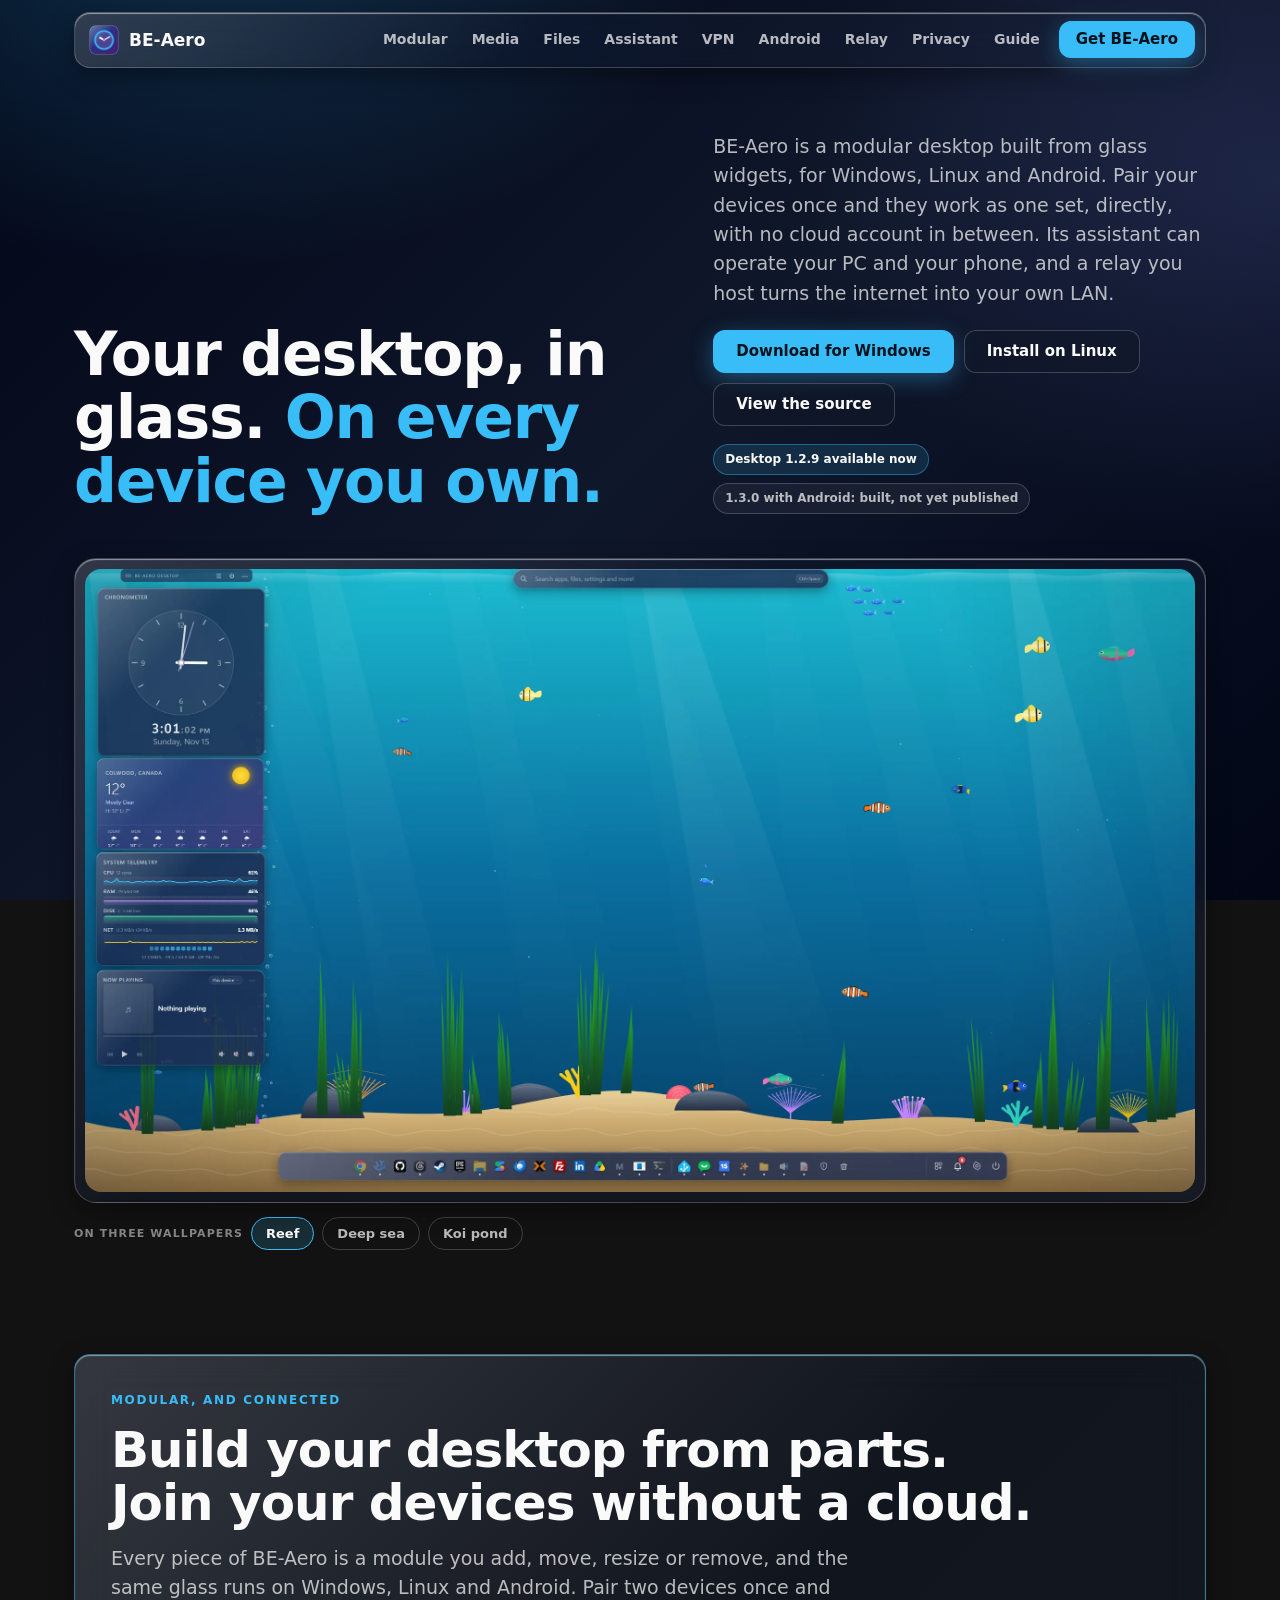
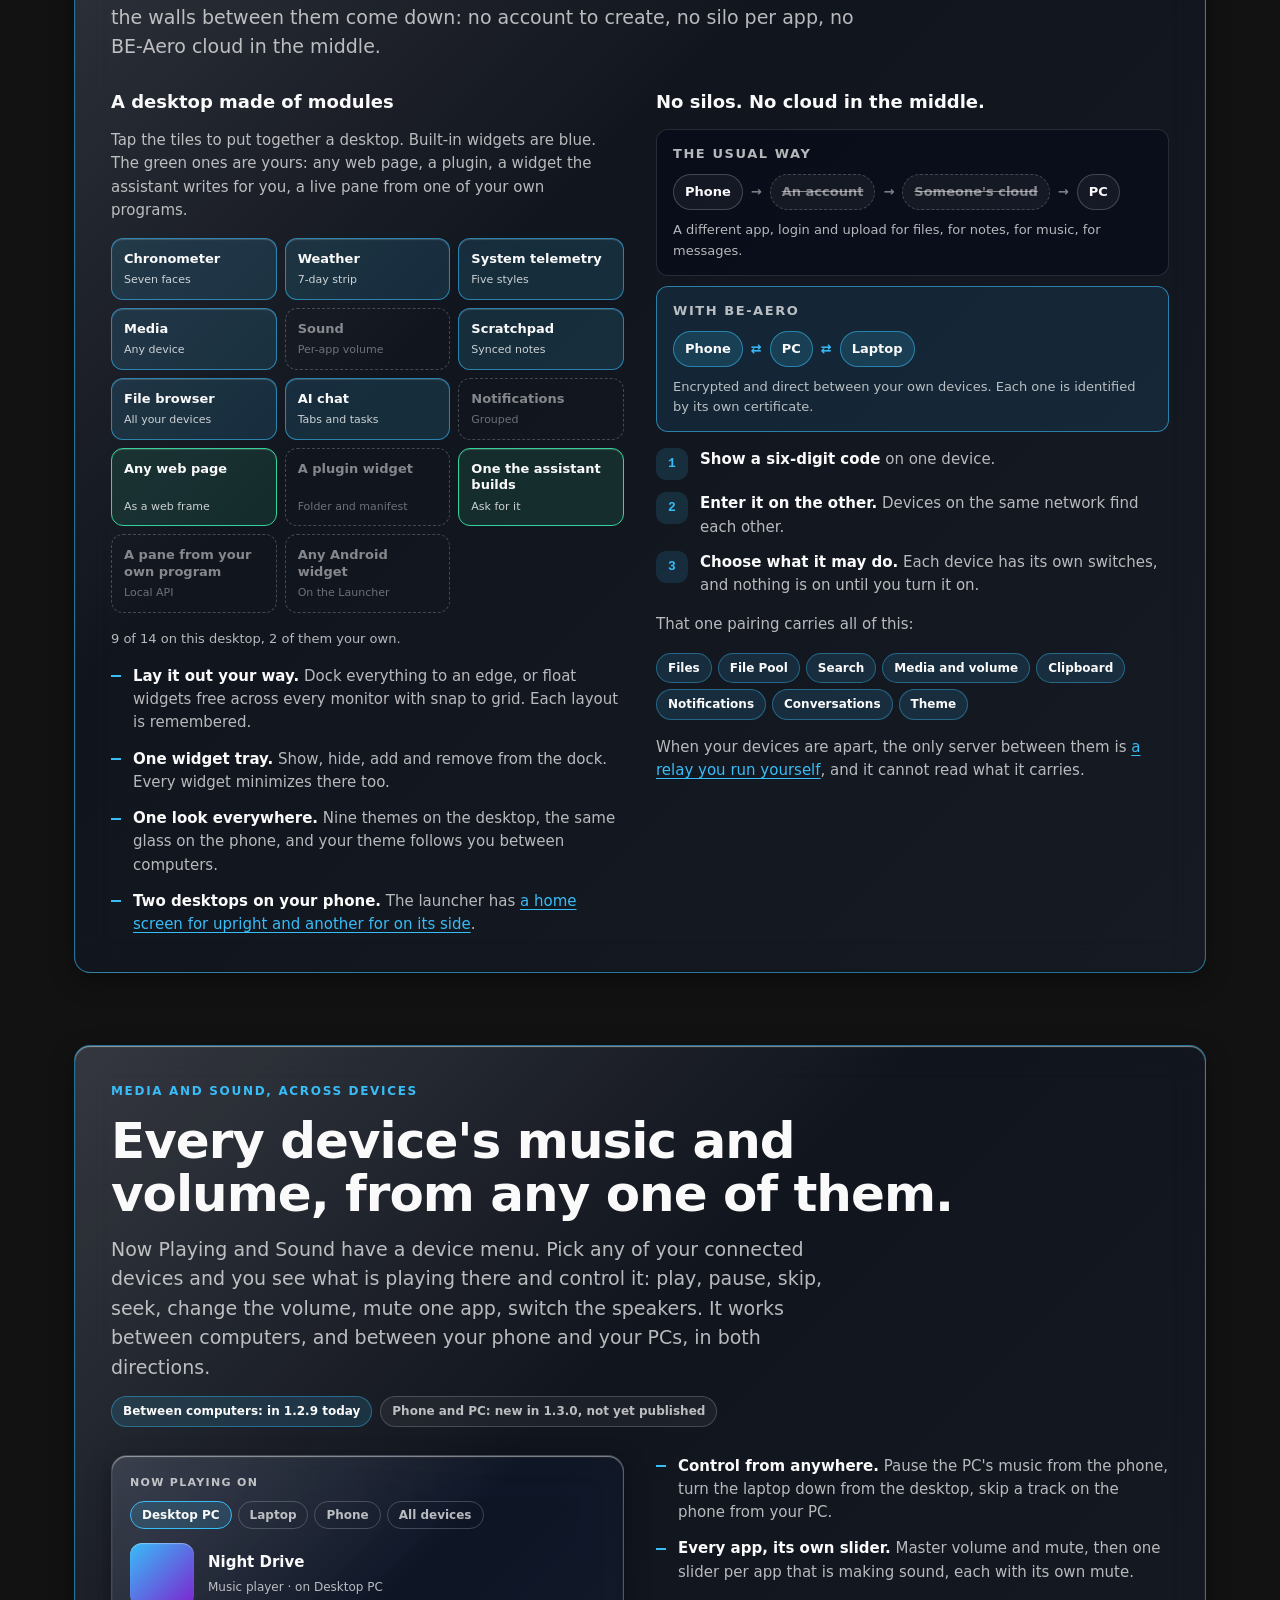
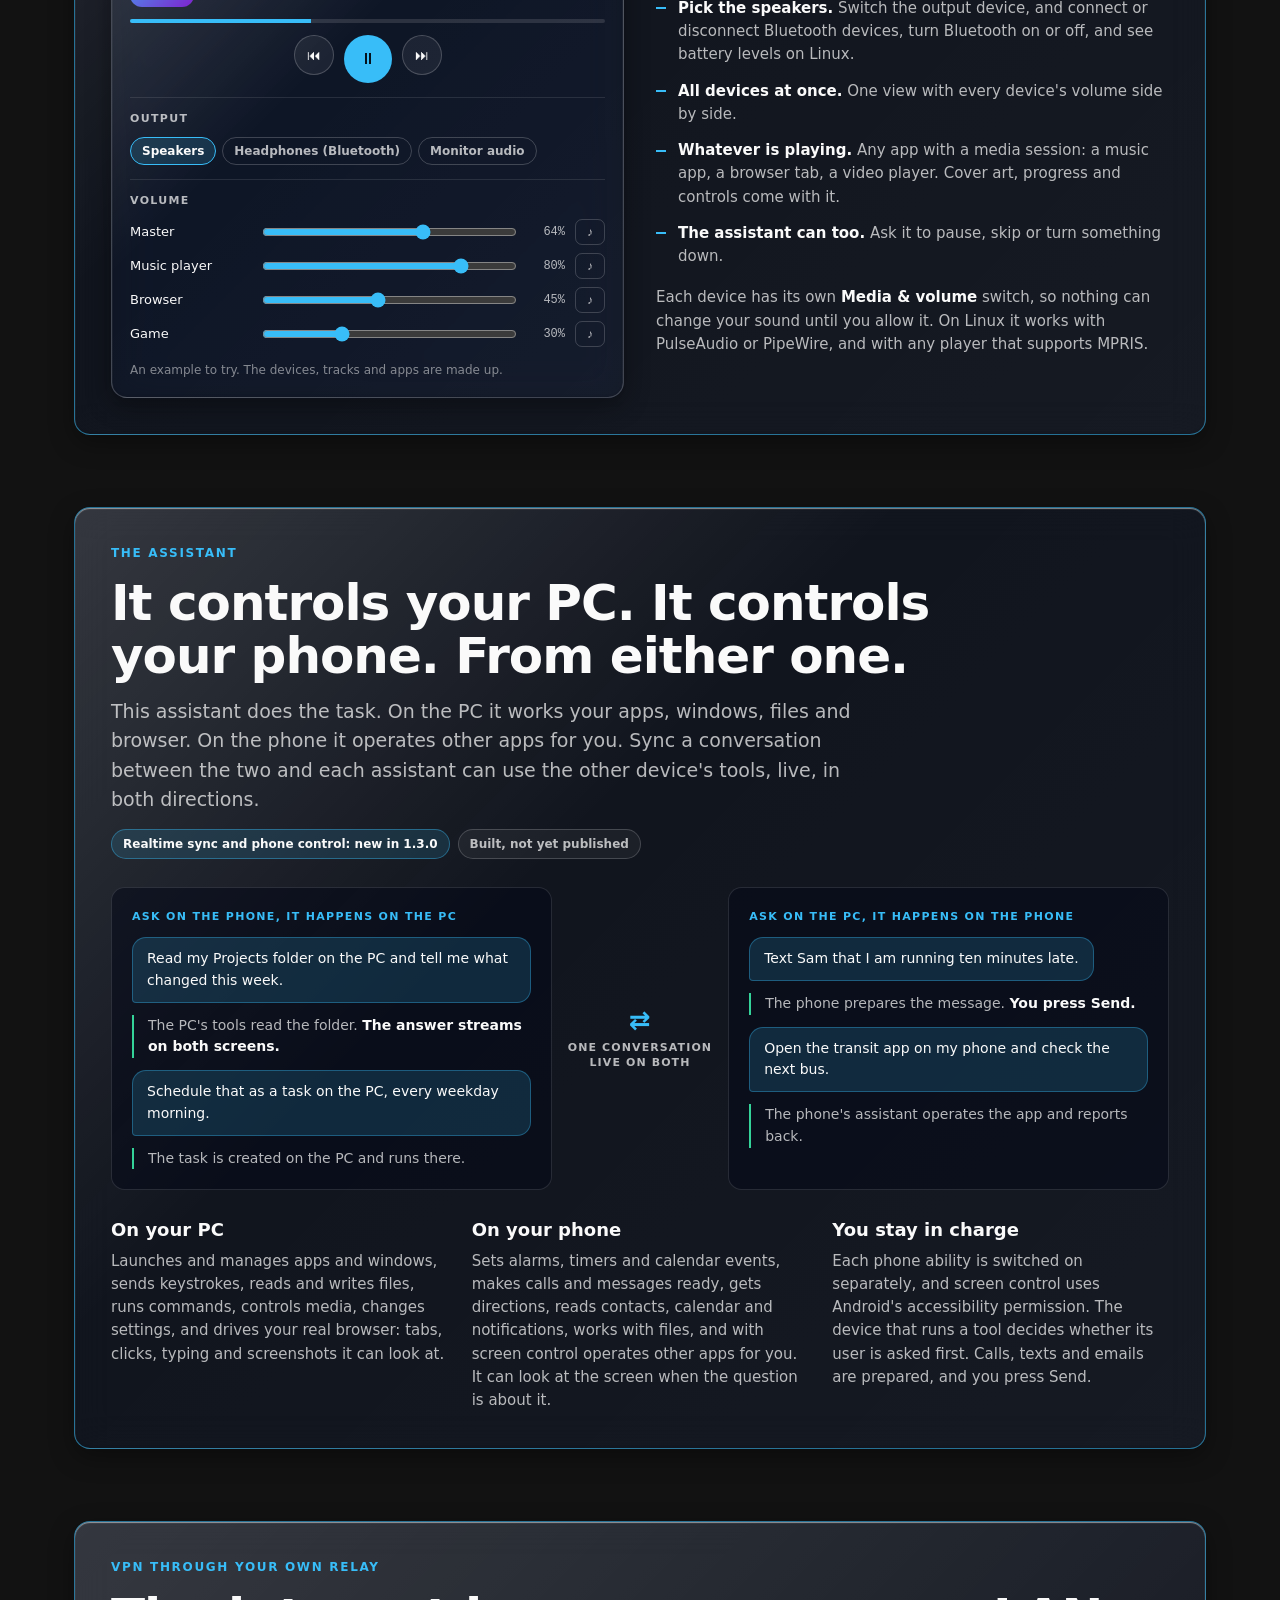
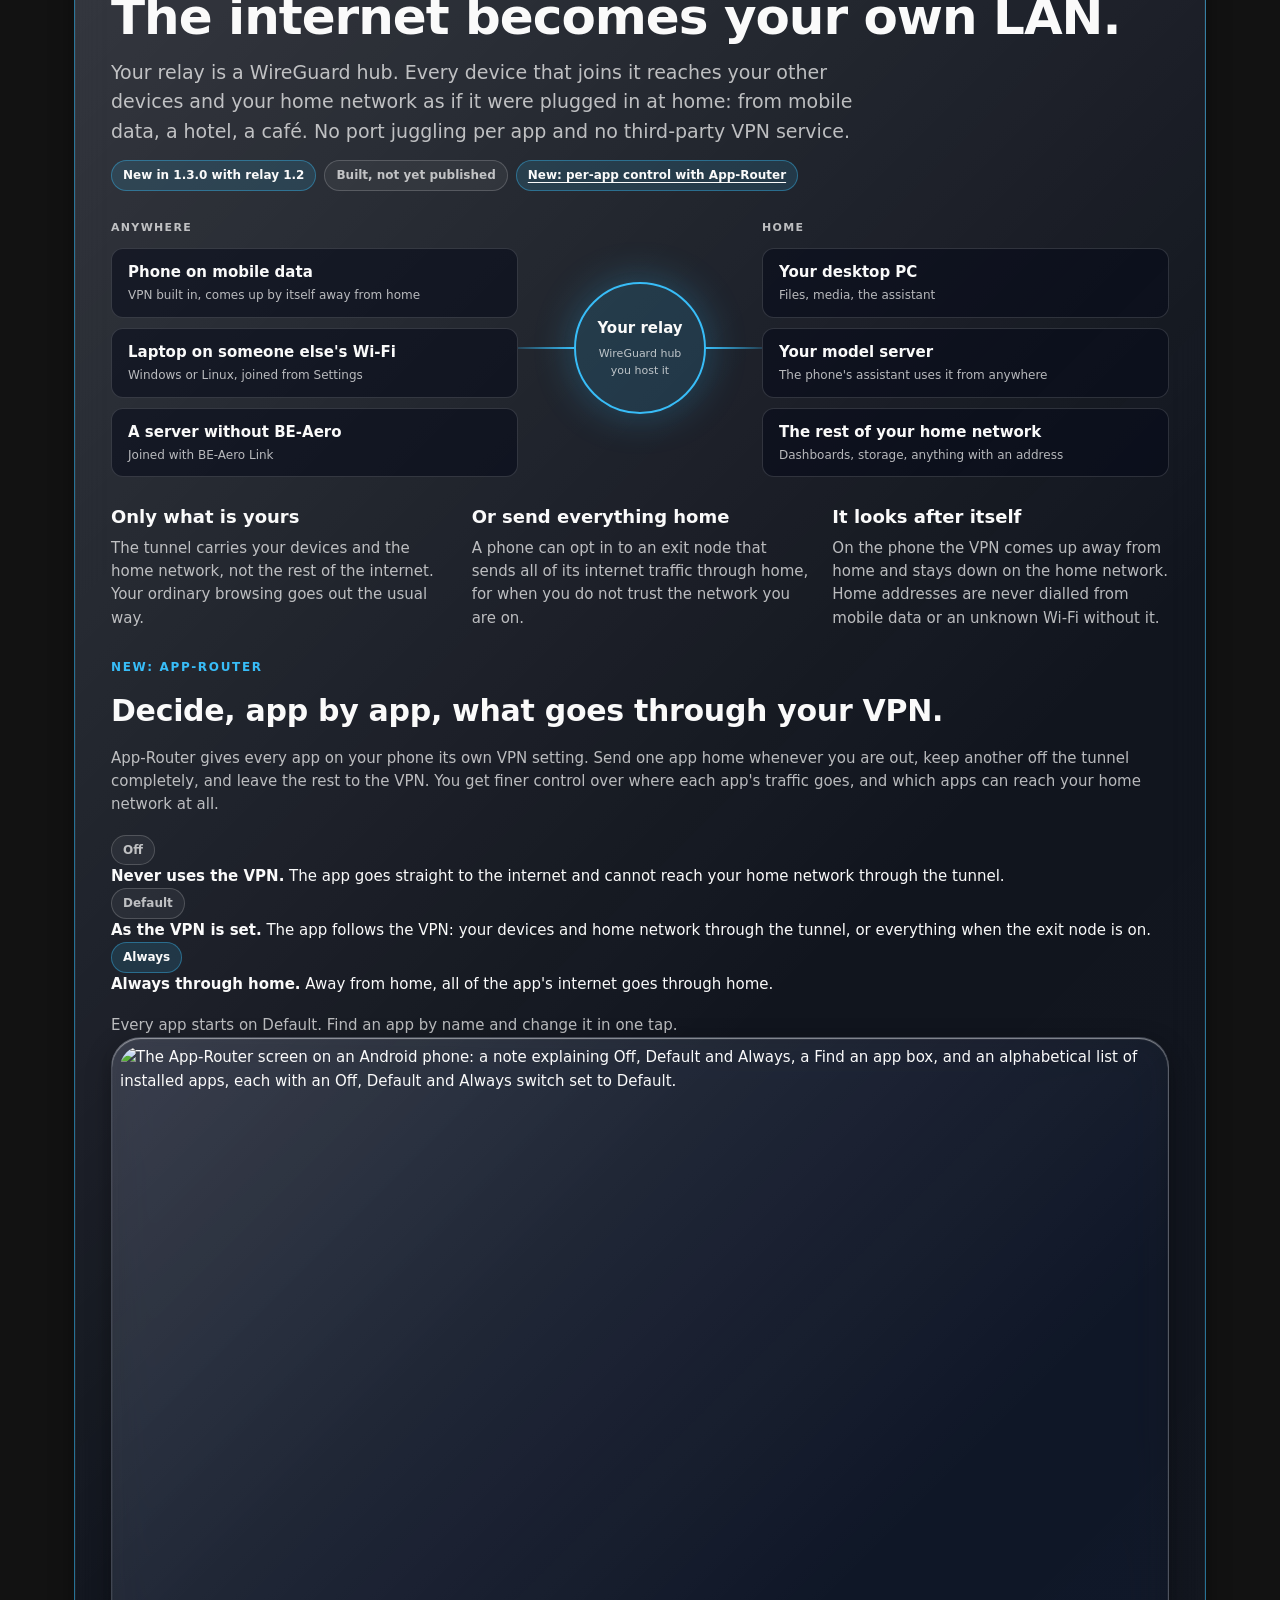
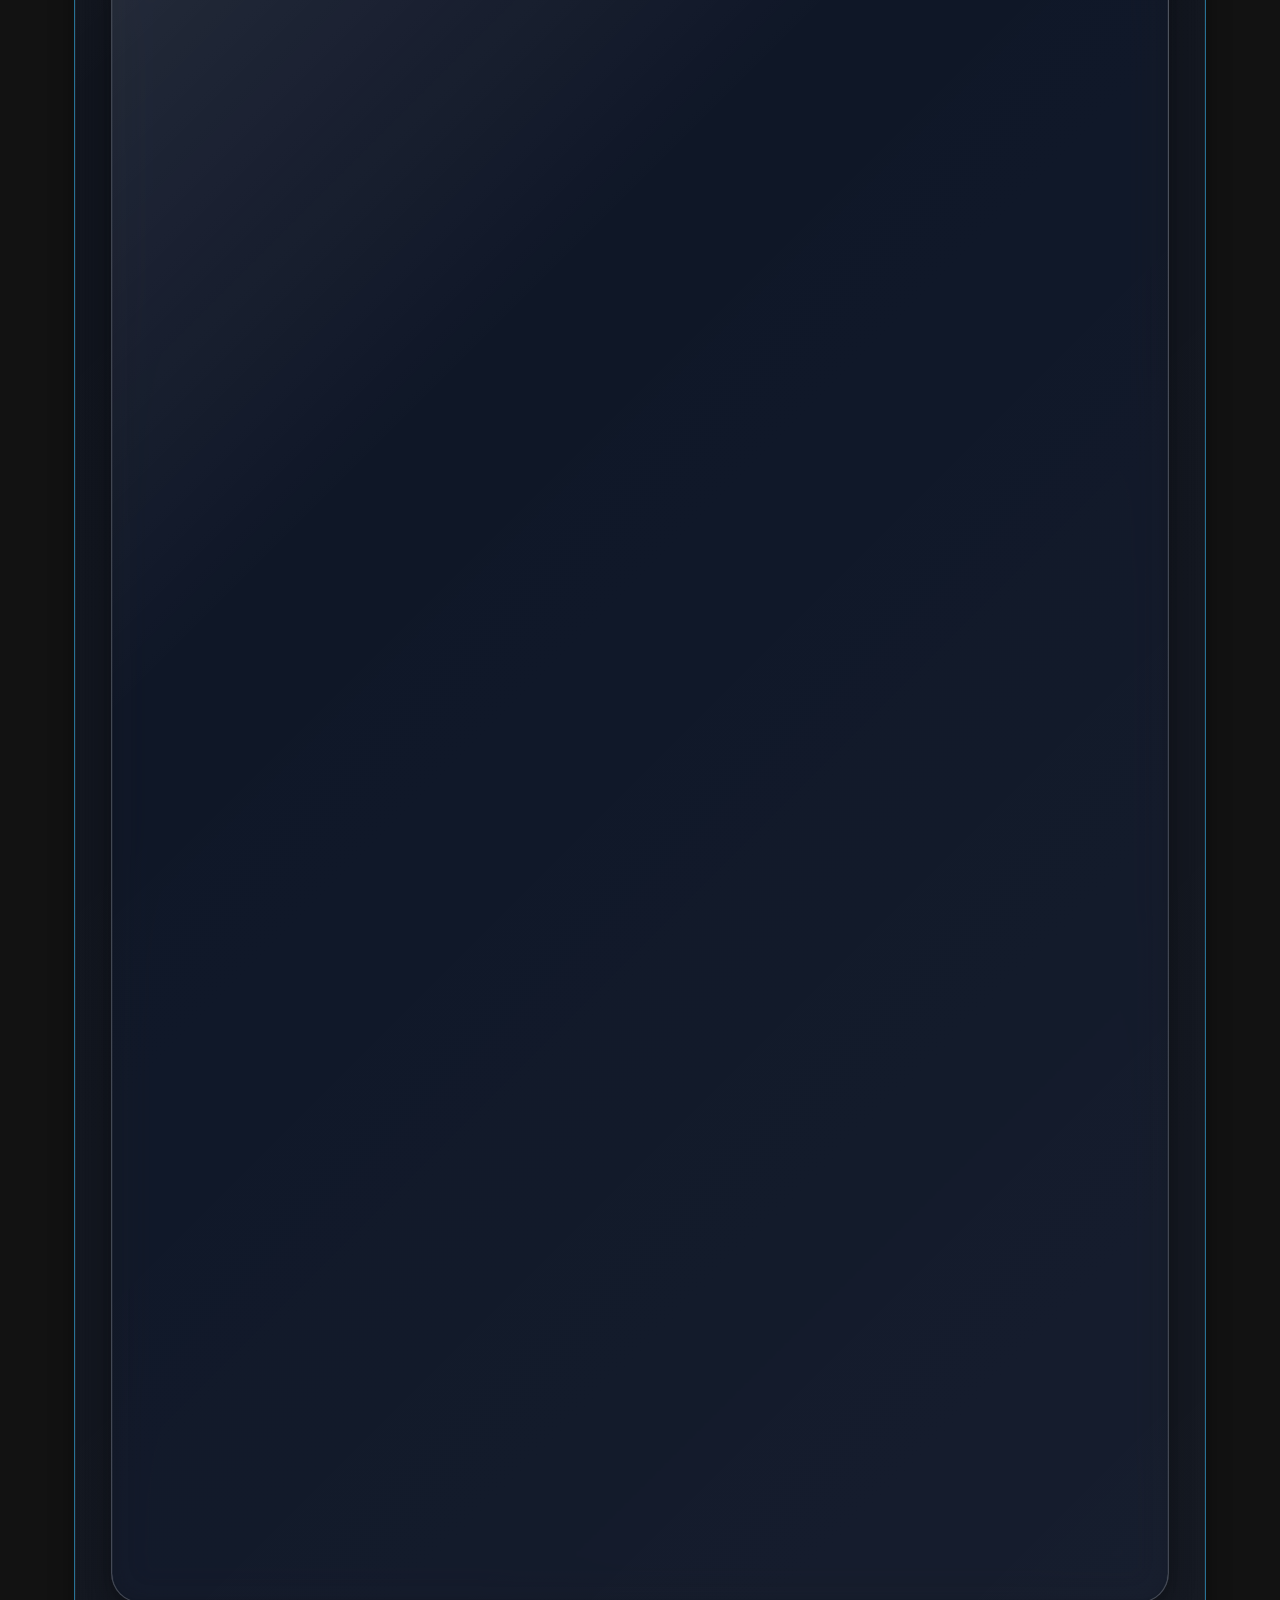
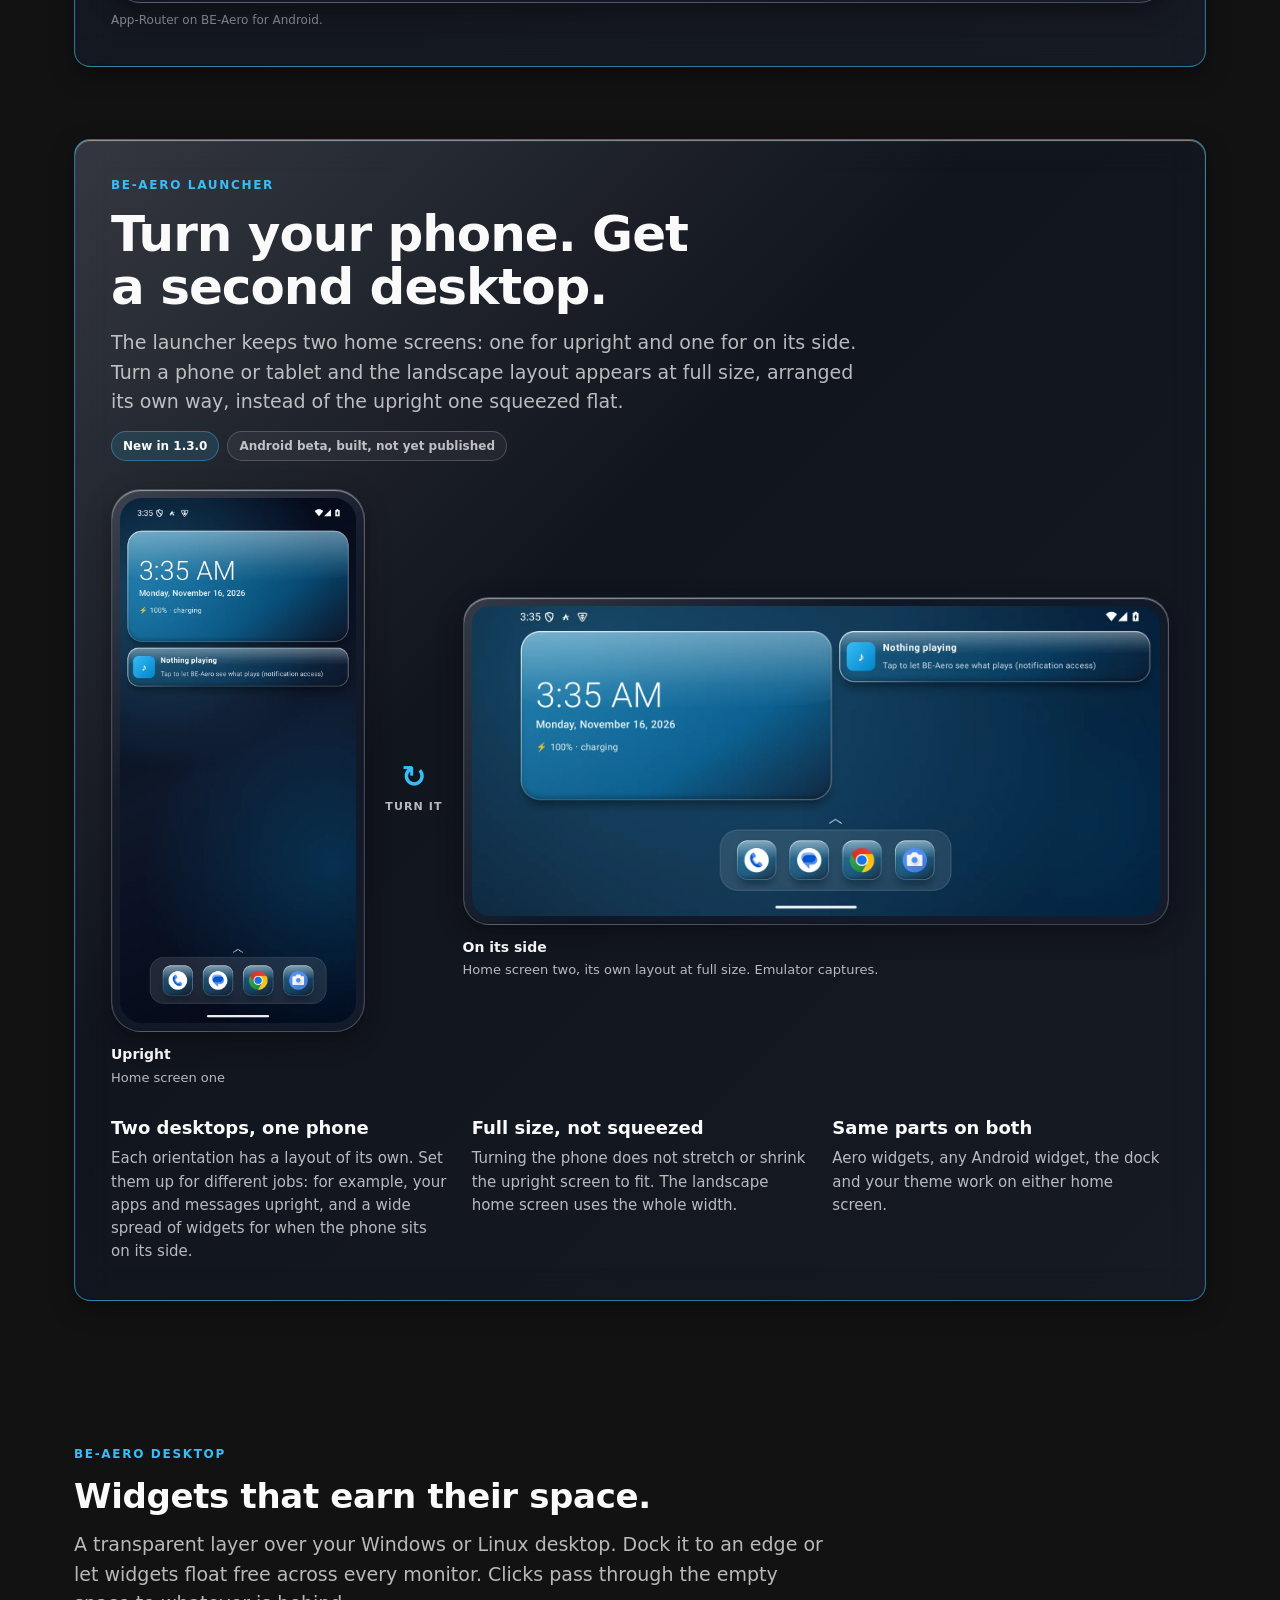
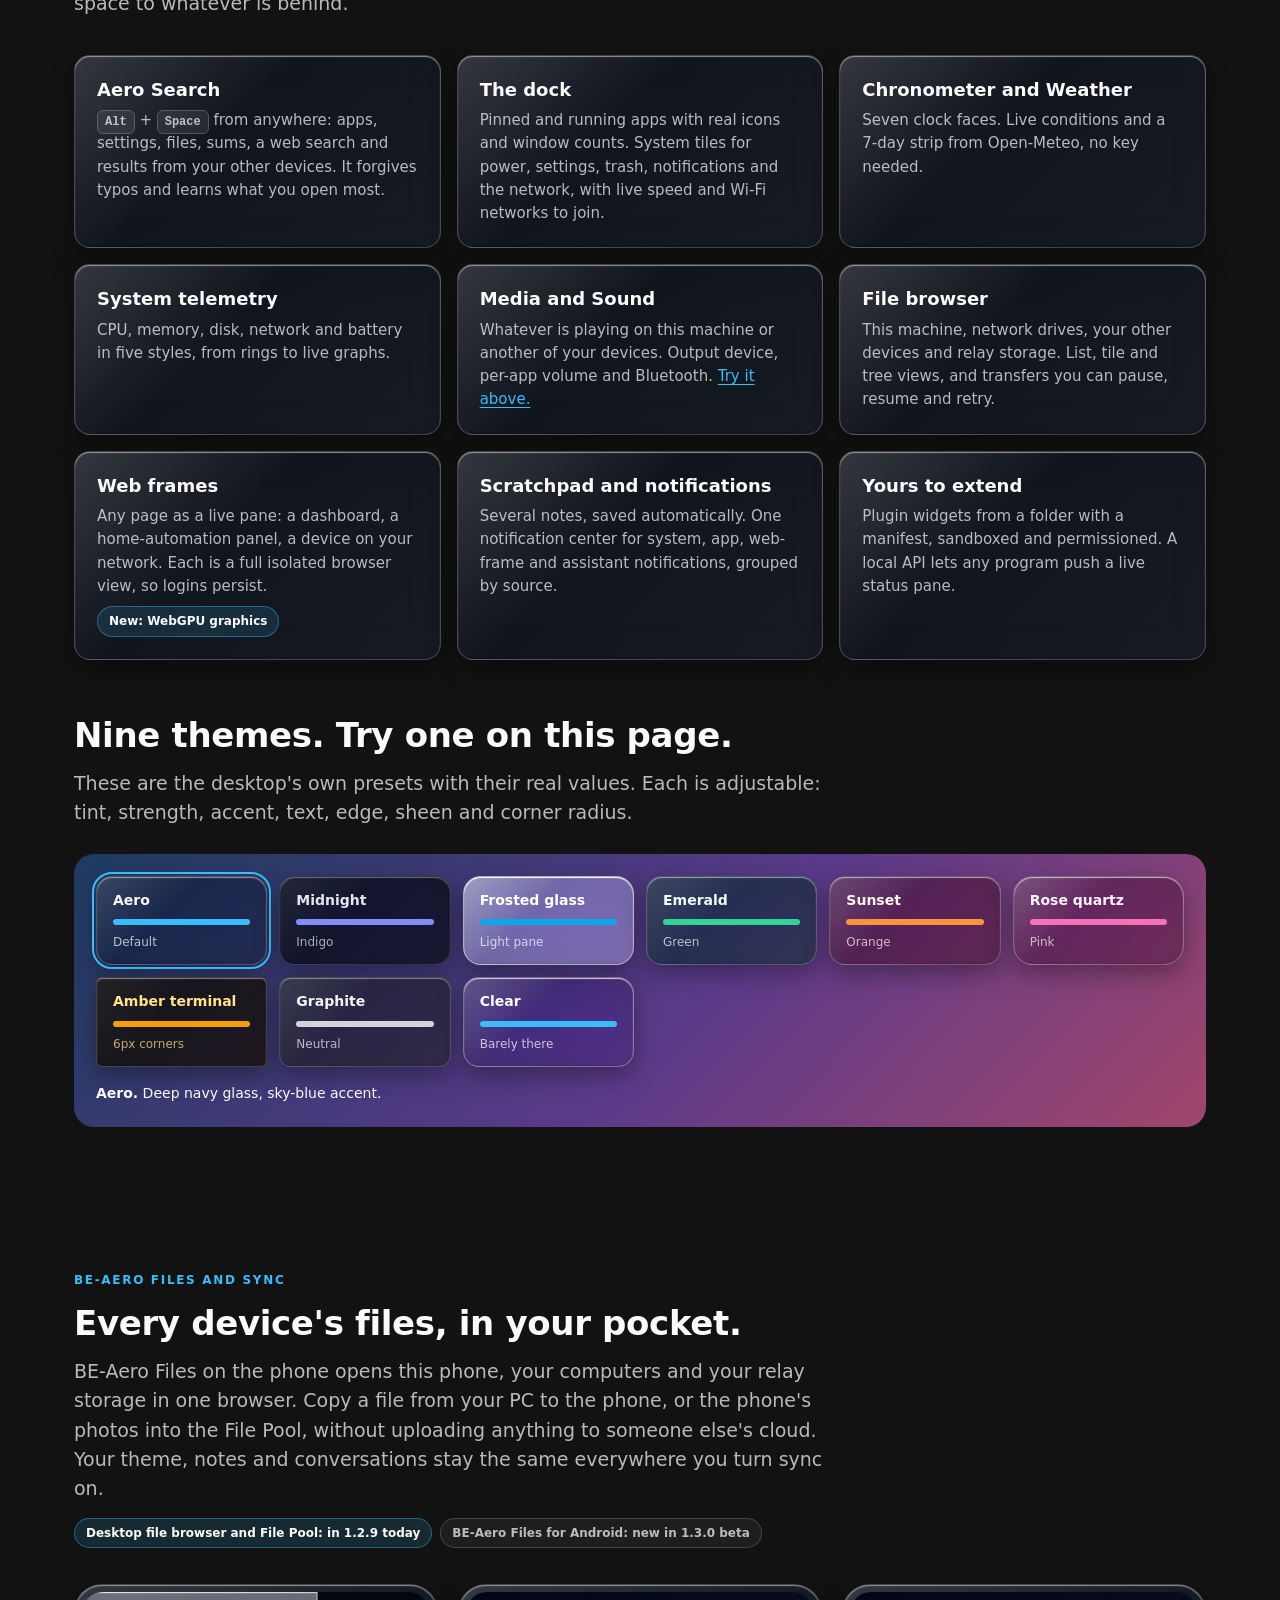
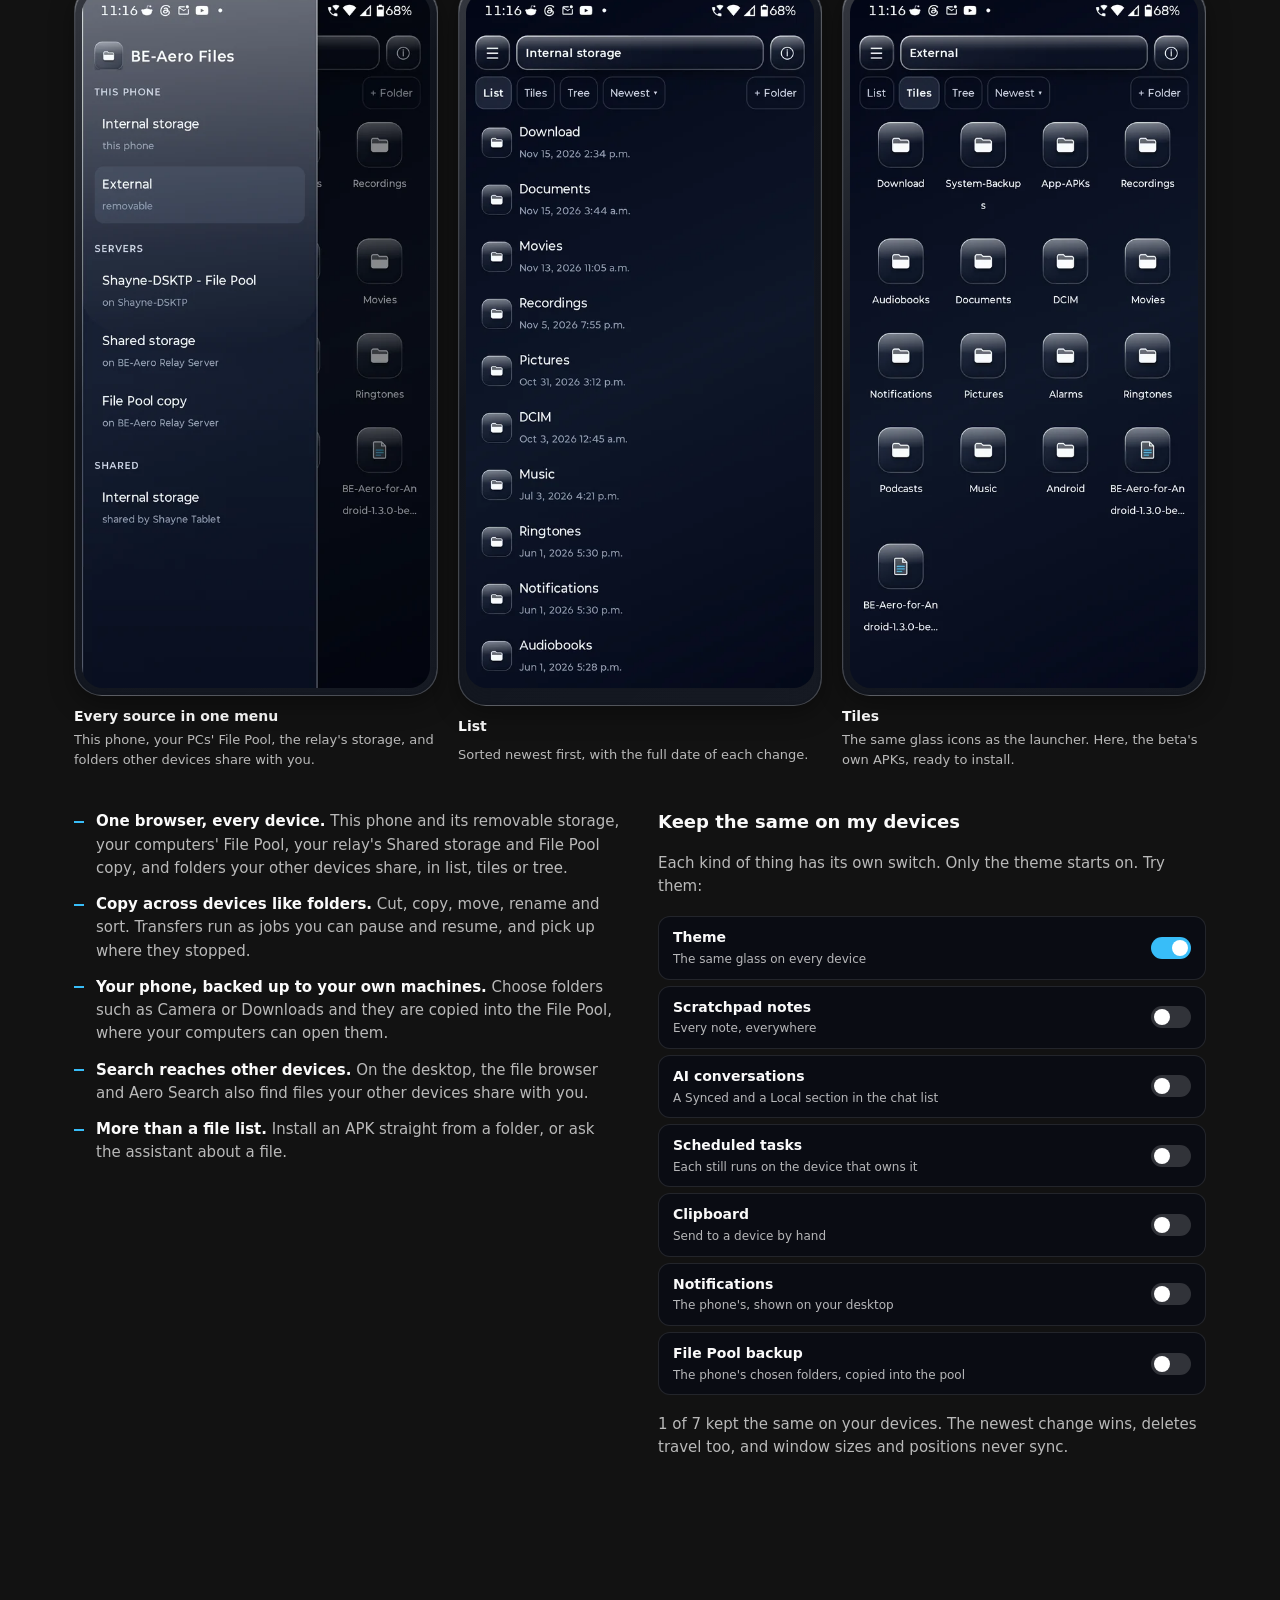
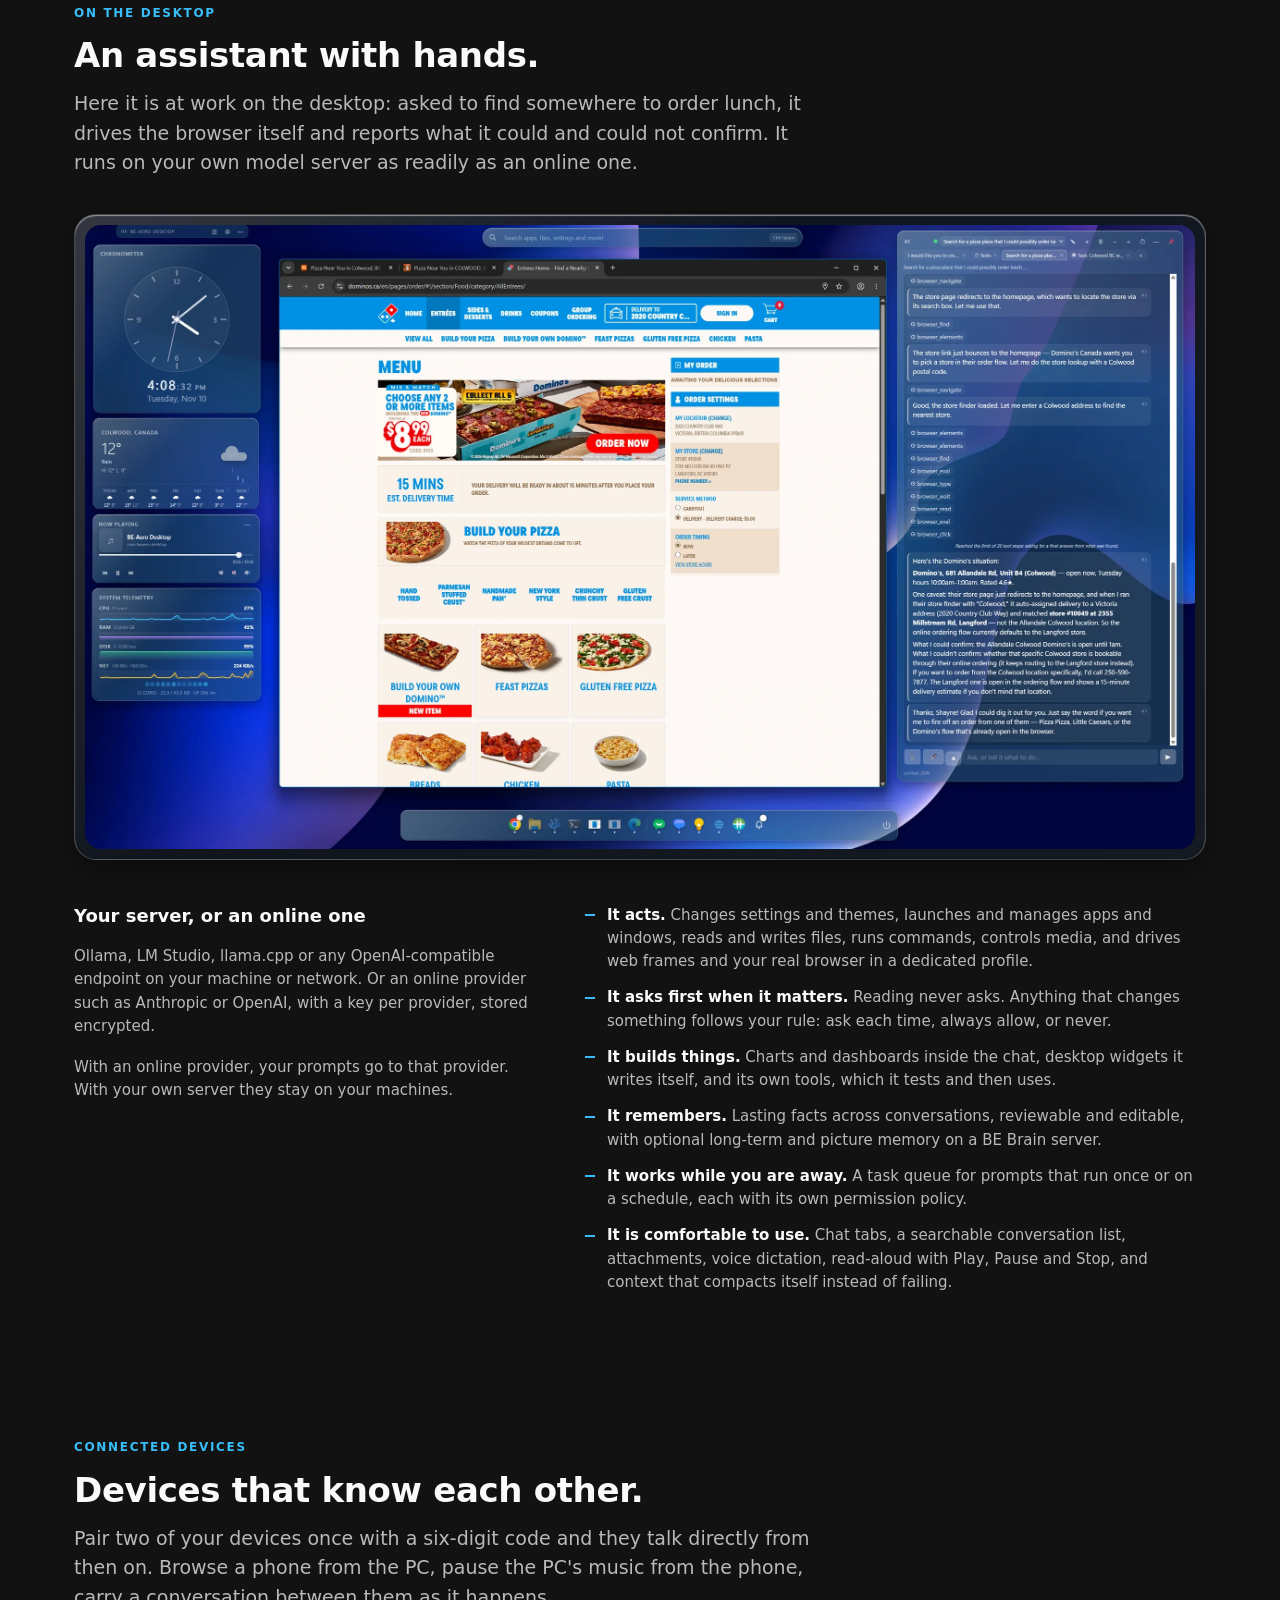
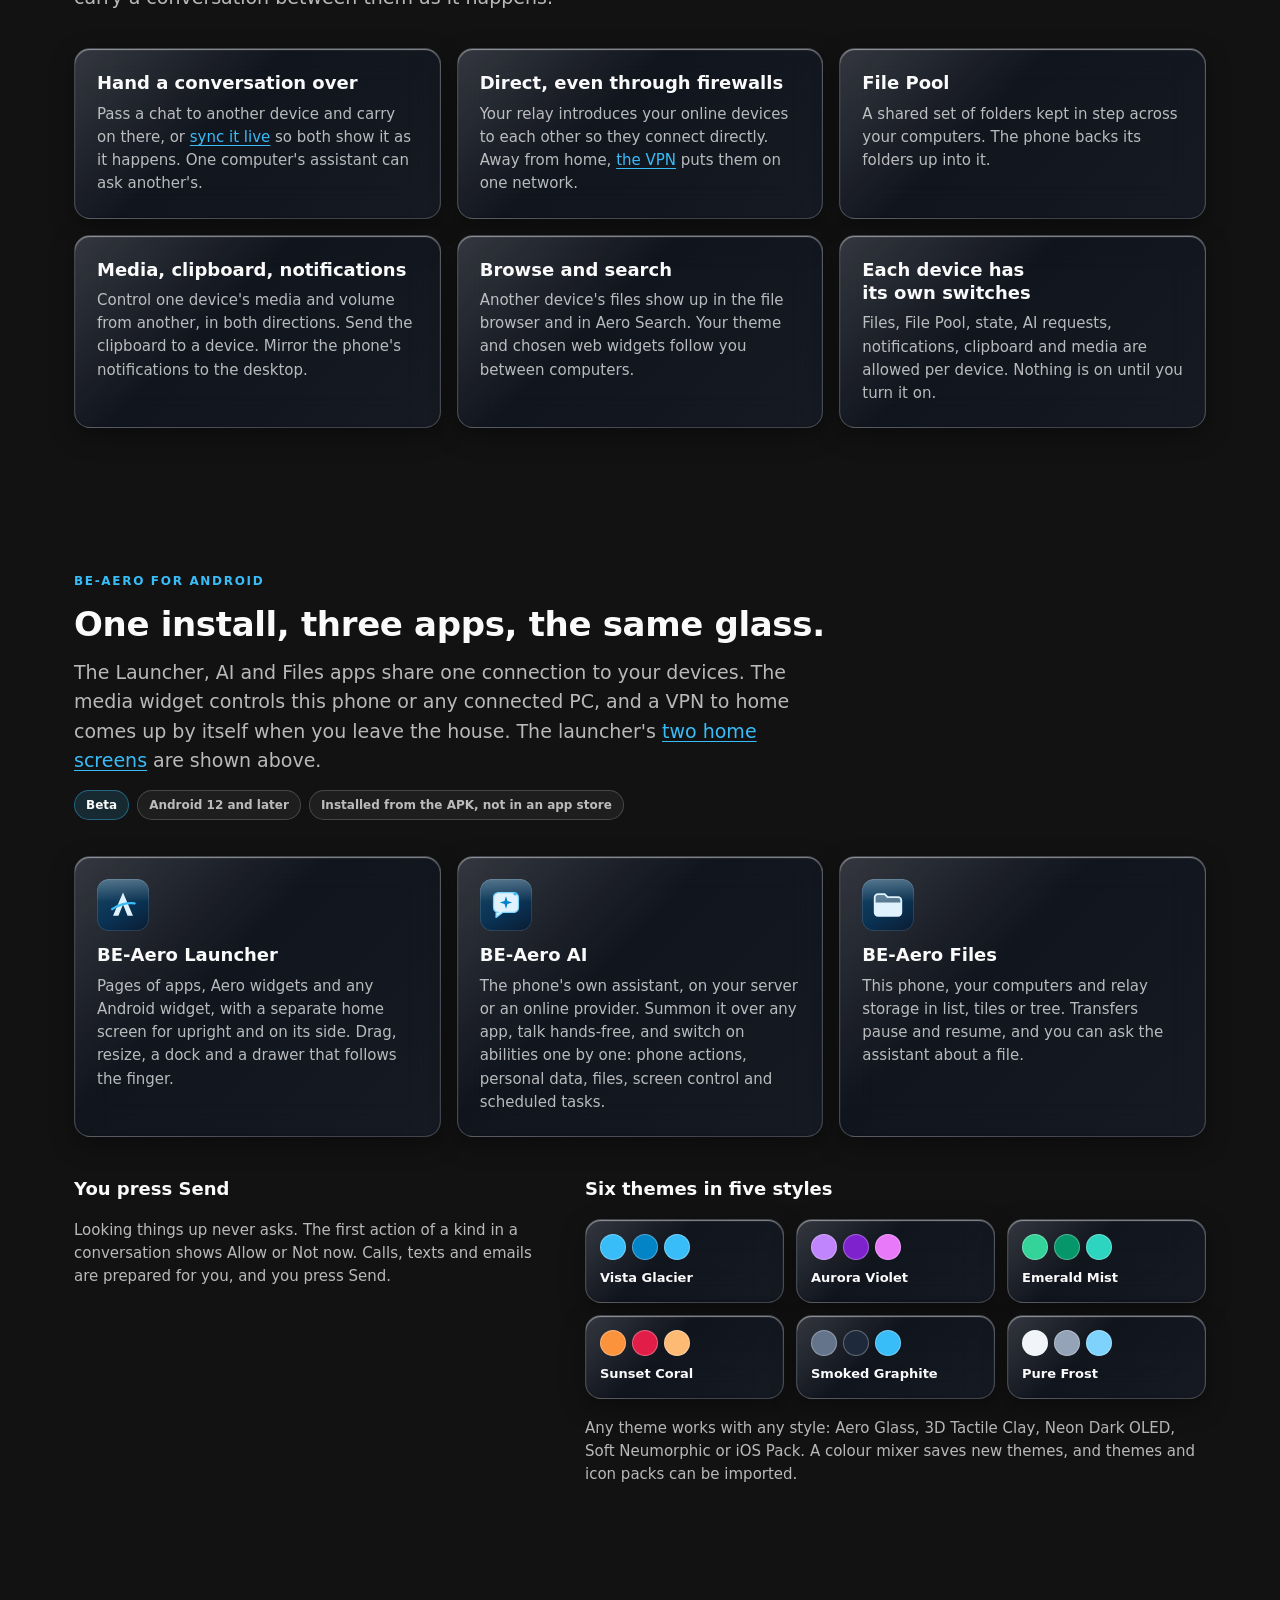
==== commit 6ea71362: "Add files via upload" ====
--- a/index.html
+++ b/index.html
@@ -266,6 +266,7 @@
         <div class="status" style="margin-top:0">
           <span class="aero-chip">New in 1.3.0 with relay 1.2</span>
           <span class="aero-chip aero-chip--quiet">Built, not yet published</span>
+          <a class="aero-chip" href="#app-router">New: per-app control with App-Router</a>
         </div>
       </div>
 
@@ -298,6 +299,24 @@
           <h3 class="aero-h3">It looks after itself</h3>
           <p>On the phone the VPN comes up away from home and stays down on the home network. Home addresses are never dialled from mobile data or an unknown Wi-Fi without it.</p>
         </div>
+      </div>
+
+      <div class="approuter" id="app-router">
+        <div class="stack">
+          <span class="aero-eyebrow">New: App-Router</span>
+          <h3 class="aero-h2" style="font-size:clamp(22px,2.6vw,30px)">Decide, app by app, what goes through your VPN.</h3>
+          <p class="dim">App-Router gives every app on your phone its own VPN setting. Send one app home whenever you are out, keep another off the tunnel completely, and leave the rest to the VPN. You get finer control over where each app's traffic goes, and which apps can reach your home network at all.</p>
+          <div class="modes">
+            <div class="mode"><span class="aero-chip aero-chip--quiet">Off</span><p><strong>Never uses the VPN.</strong> The app goes straight to the internet and cannot reach your home network through the tunnel.</p></div>
+            <div class="mode"><span class="aero-chip aero-chip--quiet">Default</span><p><strong>As the VPN is set.</strong> The app follows the VPN: your devices and home network through the tunnel, or everything when the exit node is on.</p></div>
+            <div class="mode"><span class="aero-chip">Always</span><p><strong>Always through home.</strong> Away from home, all of the app's internet goes through home.</p></div>
+          </div>
+          <p class="dim">Every app starts on Default. Find an app by name and change it in one tap.</p>
+        </div>
+        <figure class="ar-shot">
+          <div class="phone aero-glass"><img loading="lazy" src="img/app-router.webp" width="600" height="1239" alt="The App-Router screen on an Android phone: a note explaining Off, Default and Always, a Find an app box, and an alphabetical list of installed apps, each with an Off, Default and Always switch set to Default."></div>
+          <figcaption>App-Router on BE-Aero for Android.</figcaption>
+        </figure>
       </div>
     </div>
   </div>
@@ -641,6 +660,7 @@
       <li><span><strong>Long-term and picture memory</strong> on a BE Brain, with an offline queue.</span></li>
       <li><span><strong>Smoother desktop:</strong> the widget layer no longer uses a system-wide mouse hook on Windows.</span></li>
       <li><span><strong>Relay 1.2:</strong> the terminal dashboard, the VPN hub on by default, a sturdier installer.</span></li>
+      <li><span><strong>App-Router:</strong> set each app on the phone to Off, Default or Always for the VPN.</span></li>
     </ol>
   </div>
 </section>
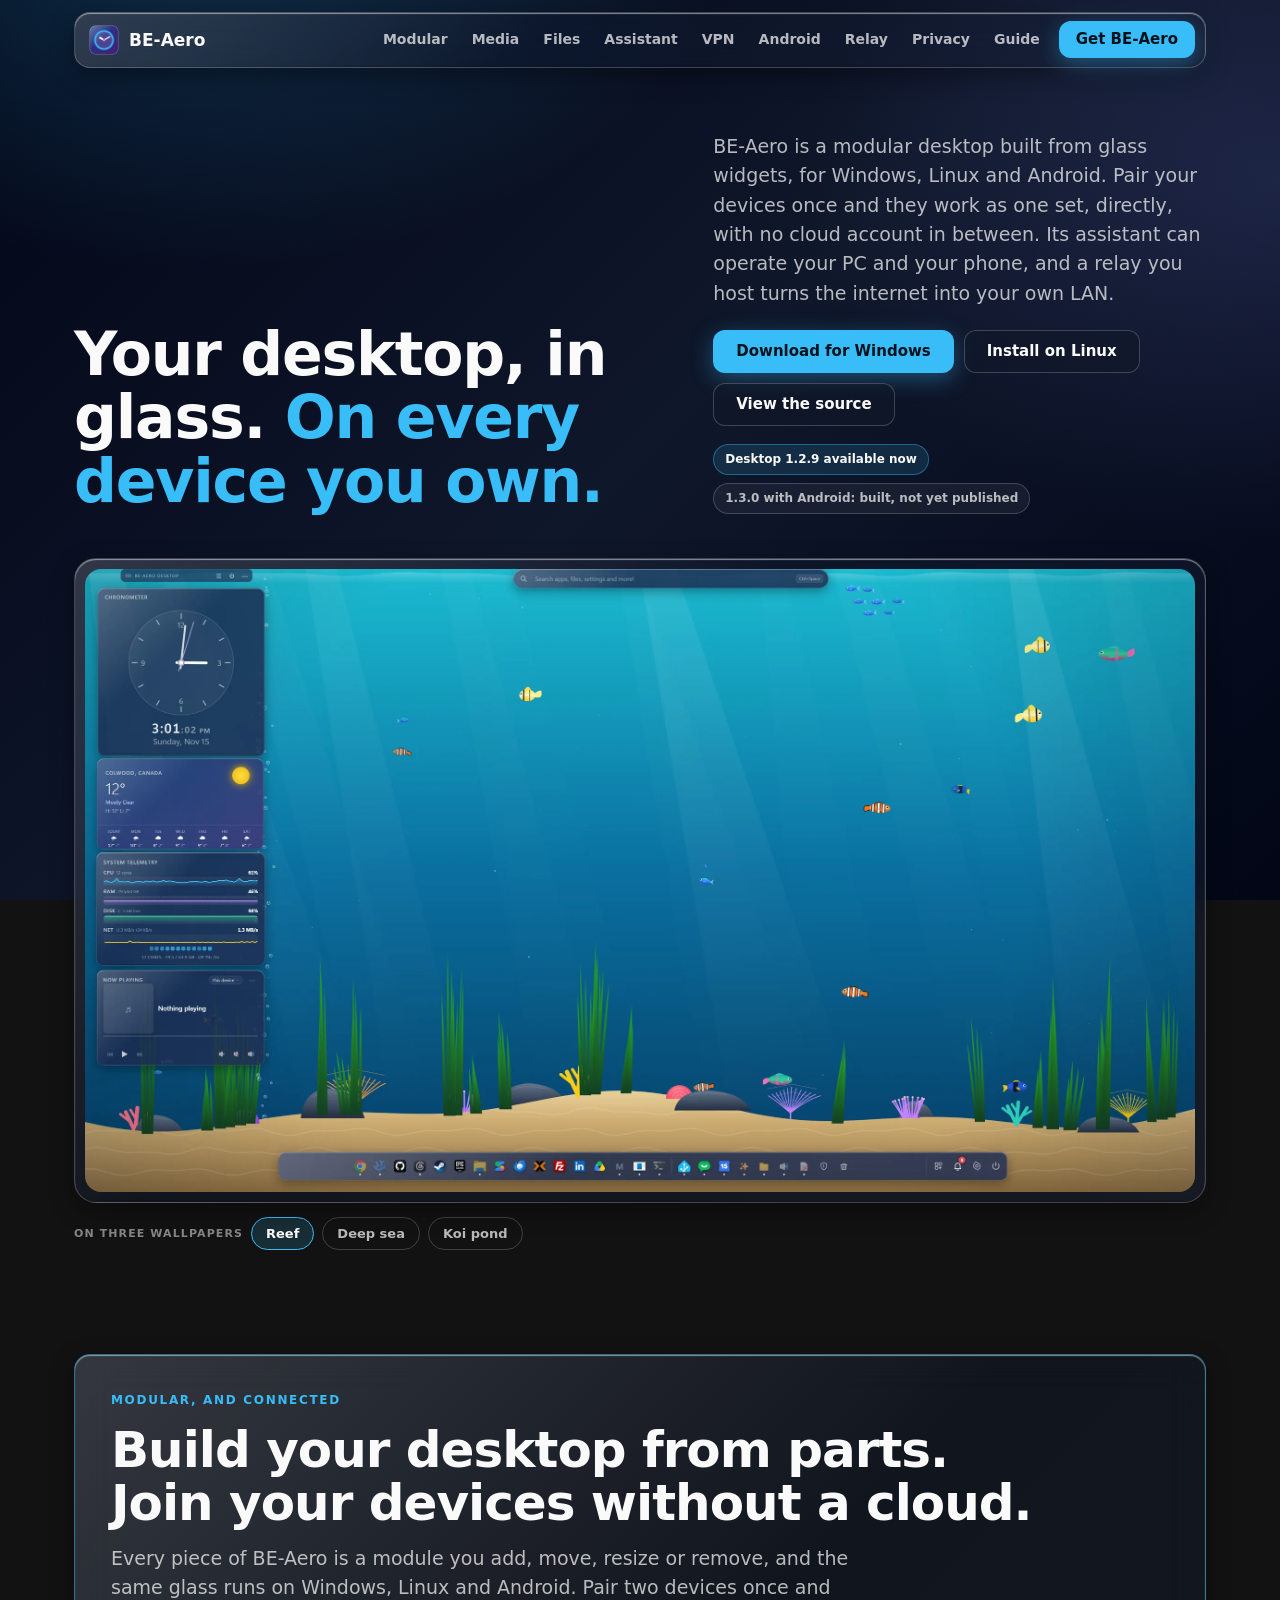
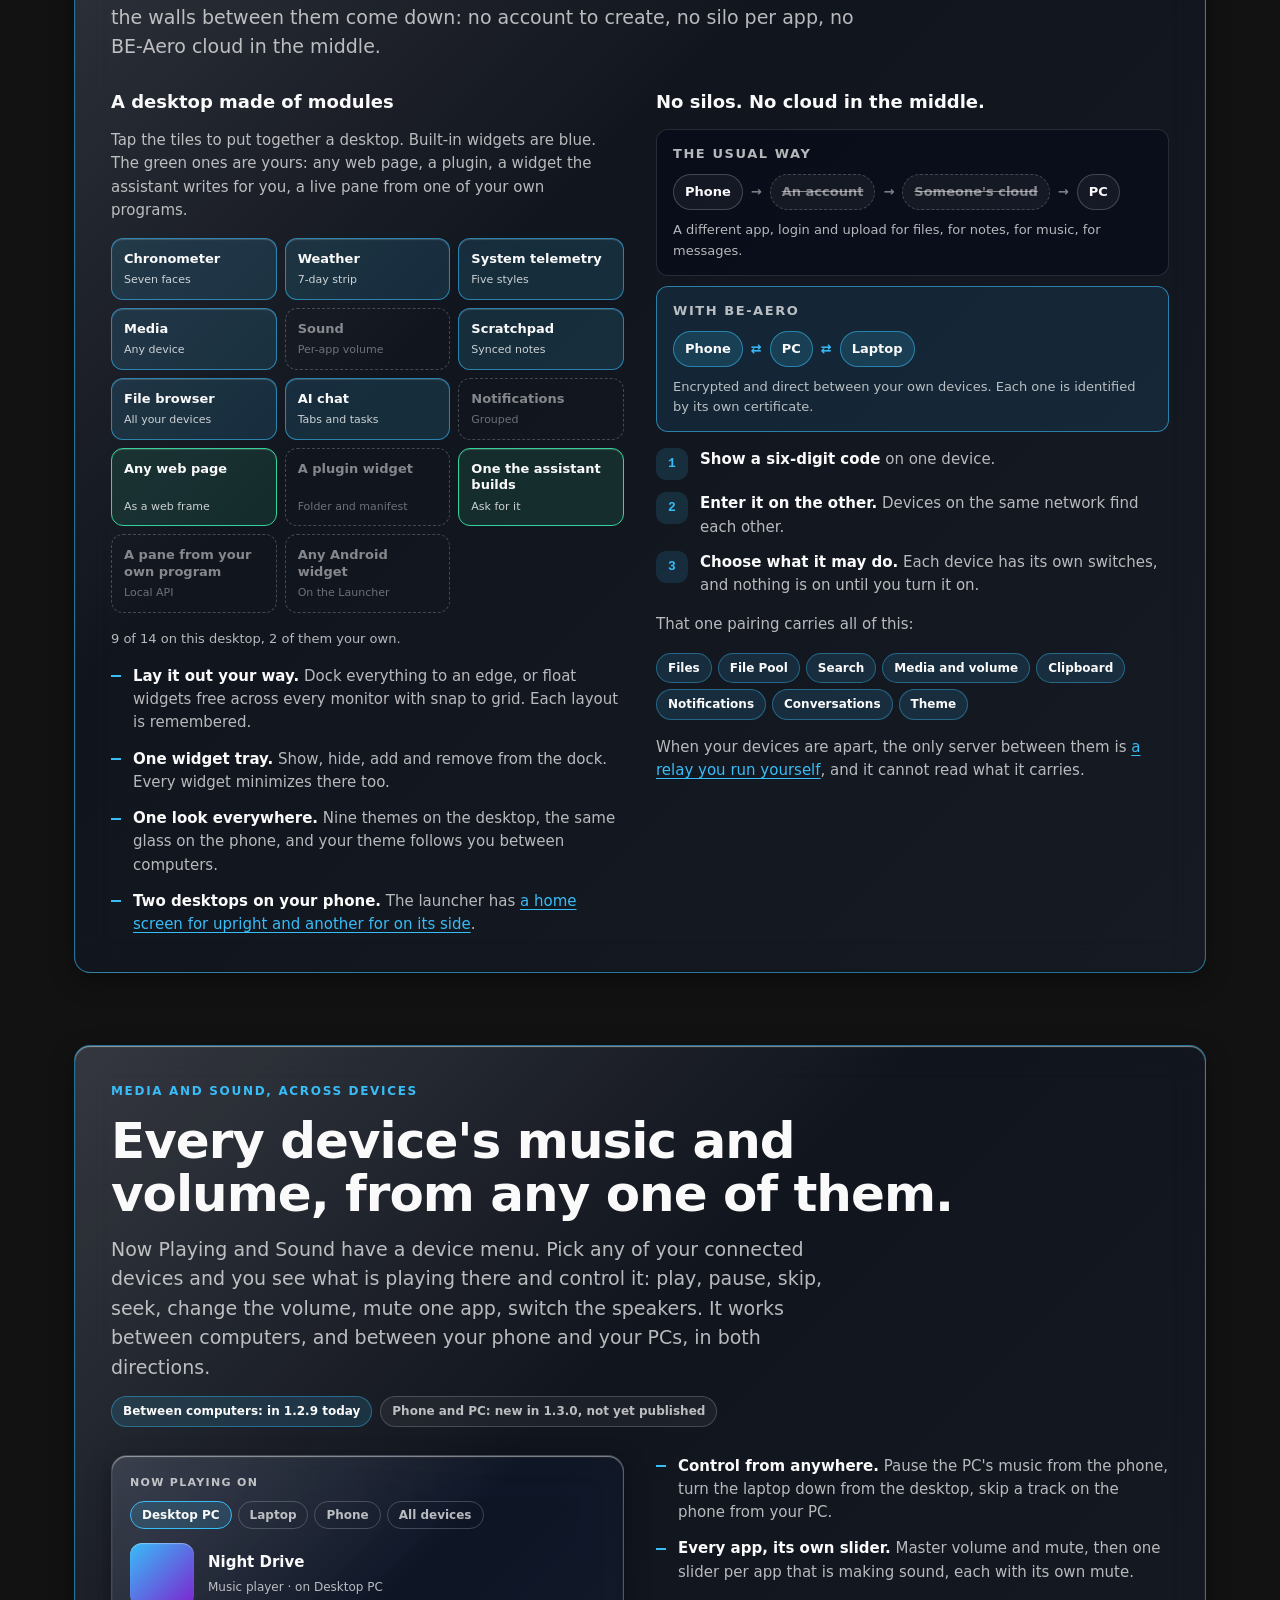
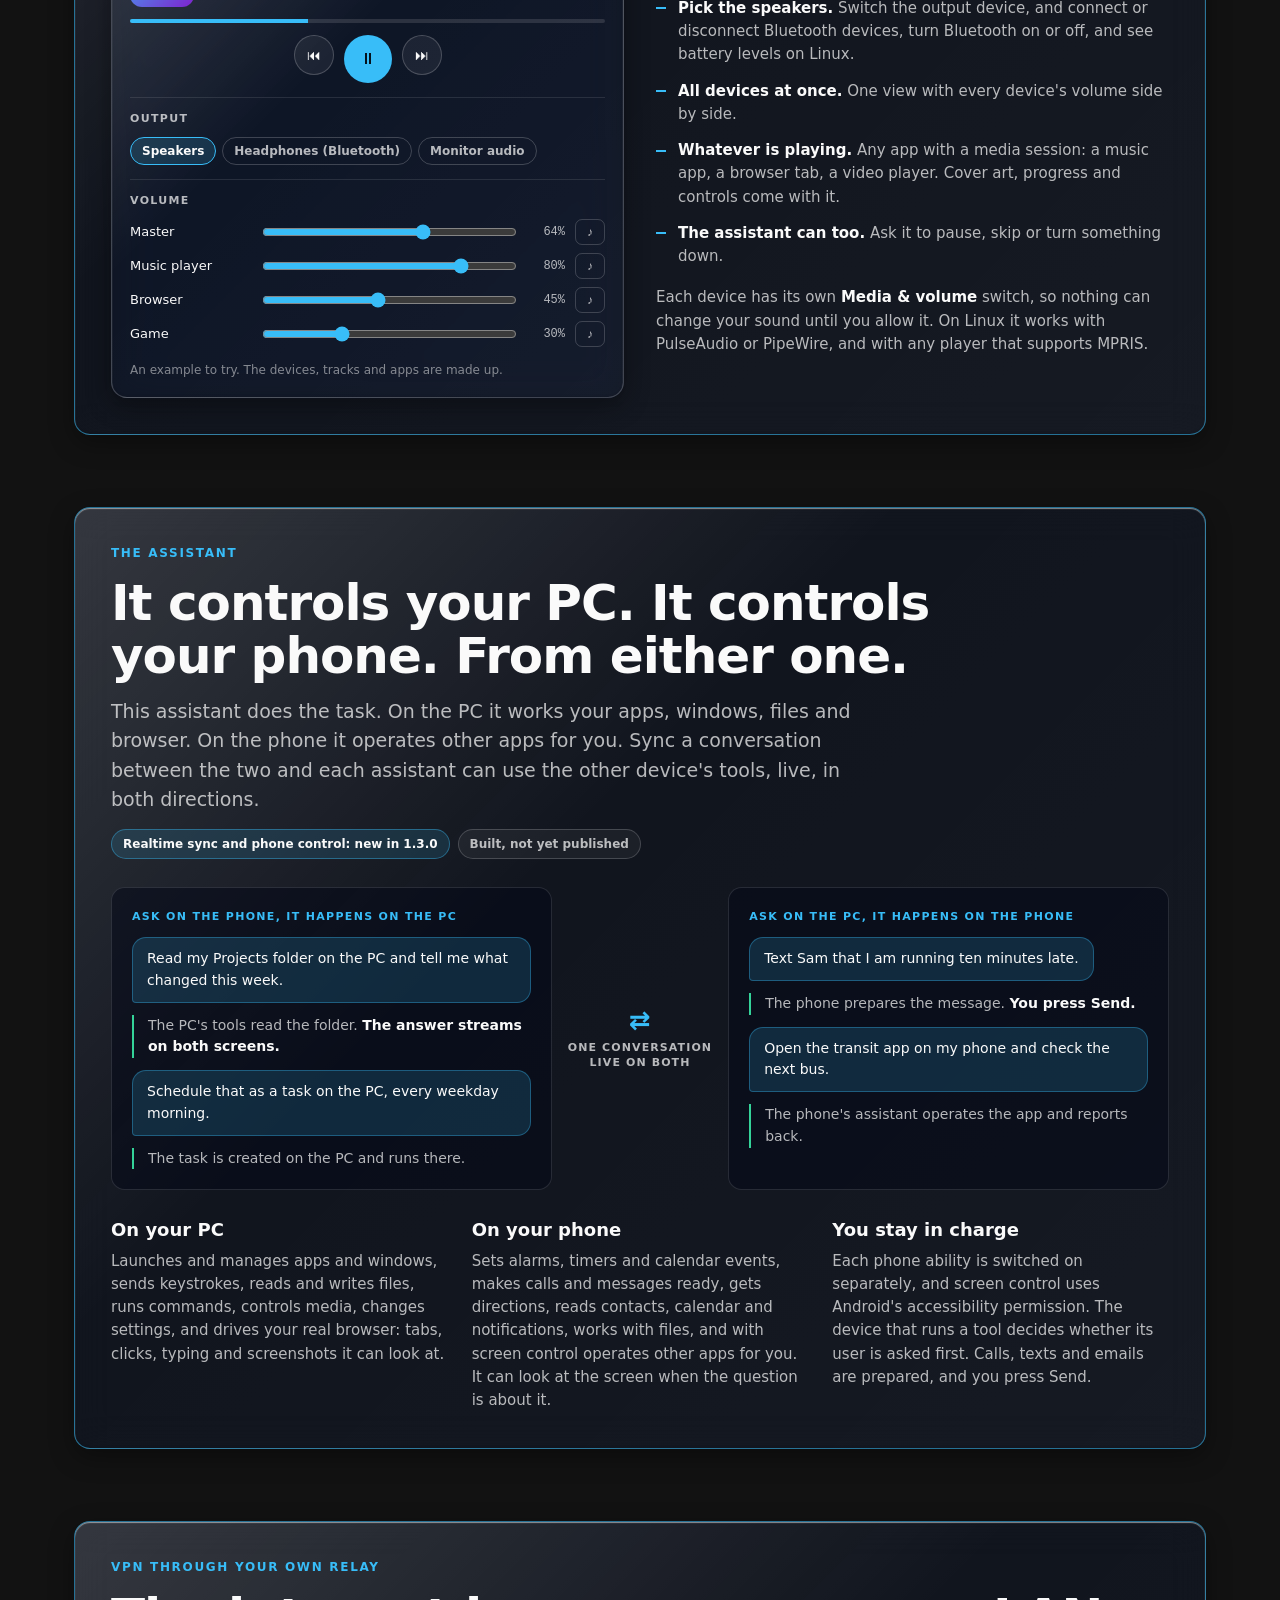
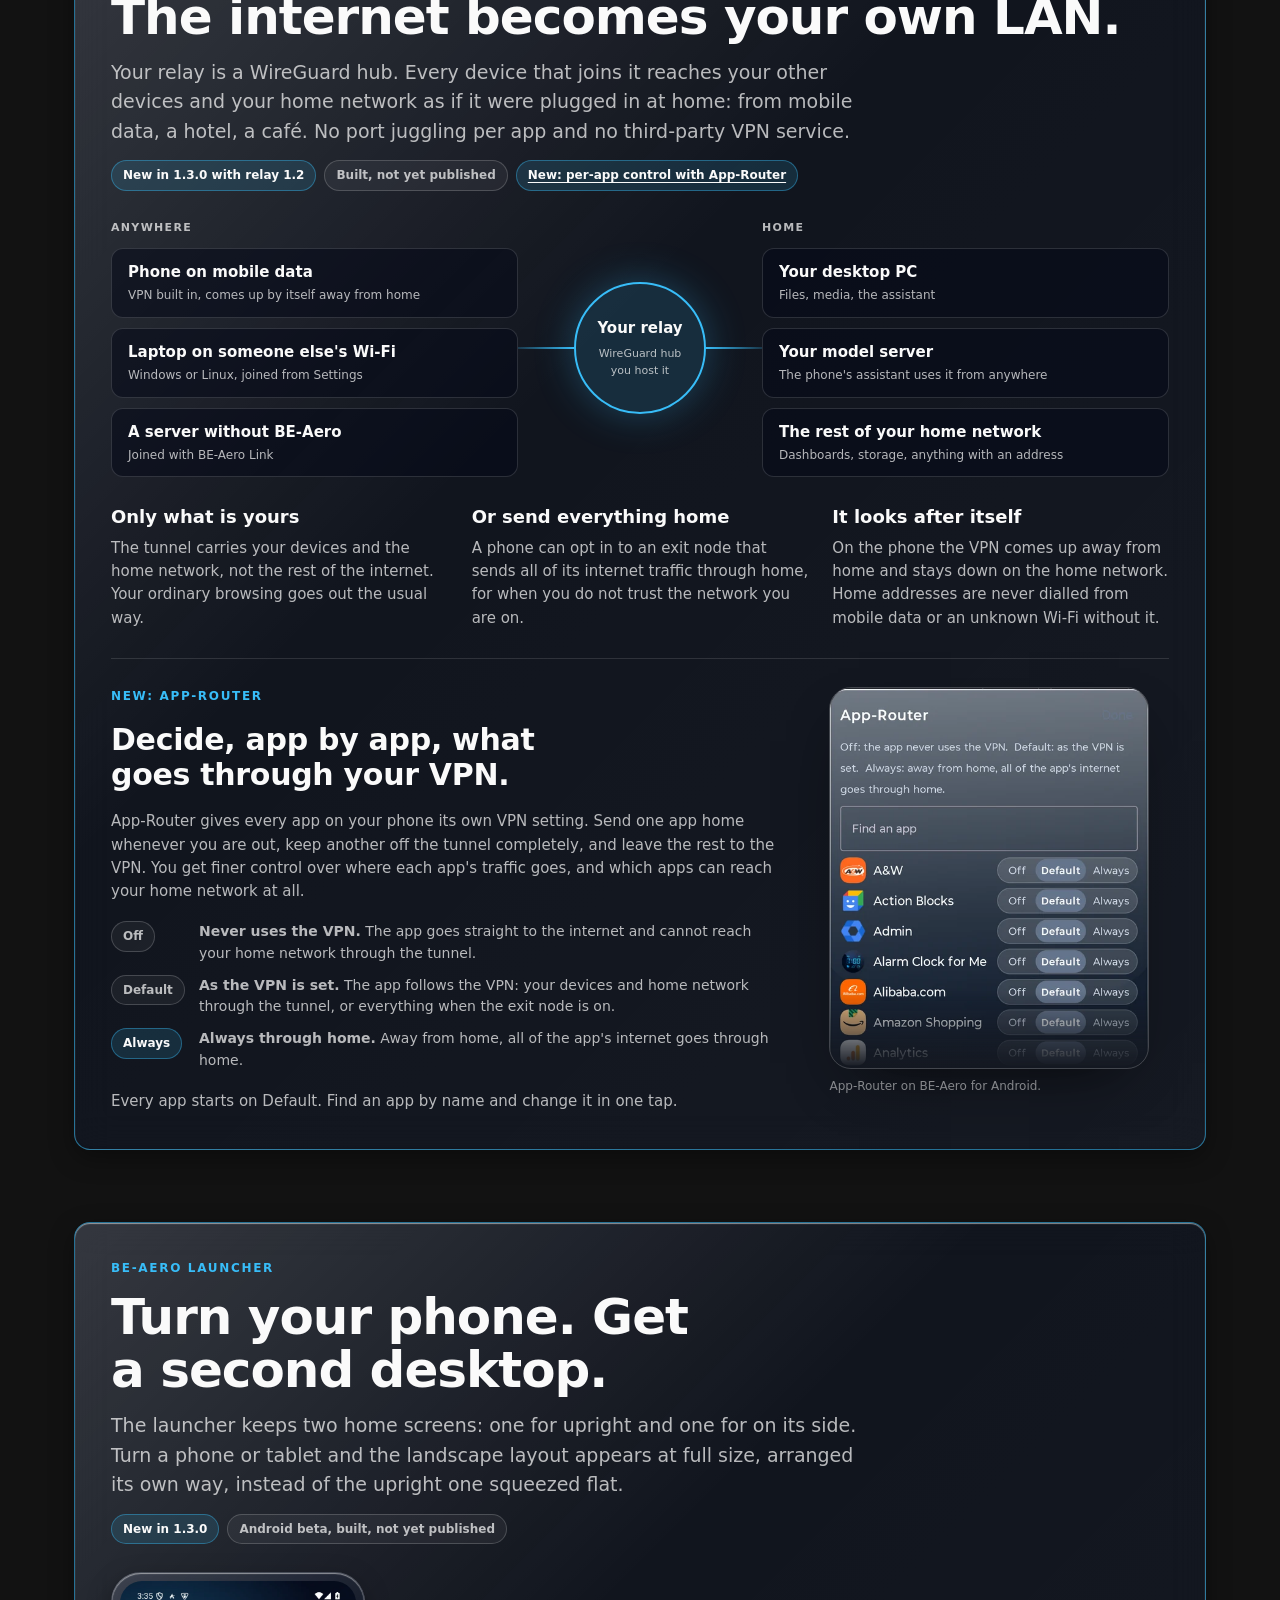
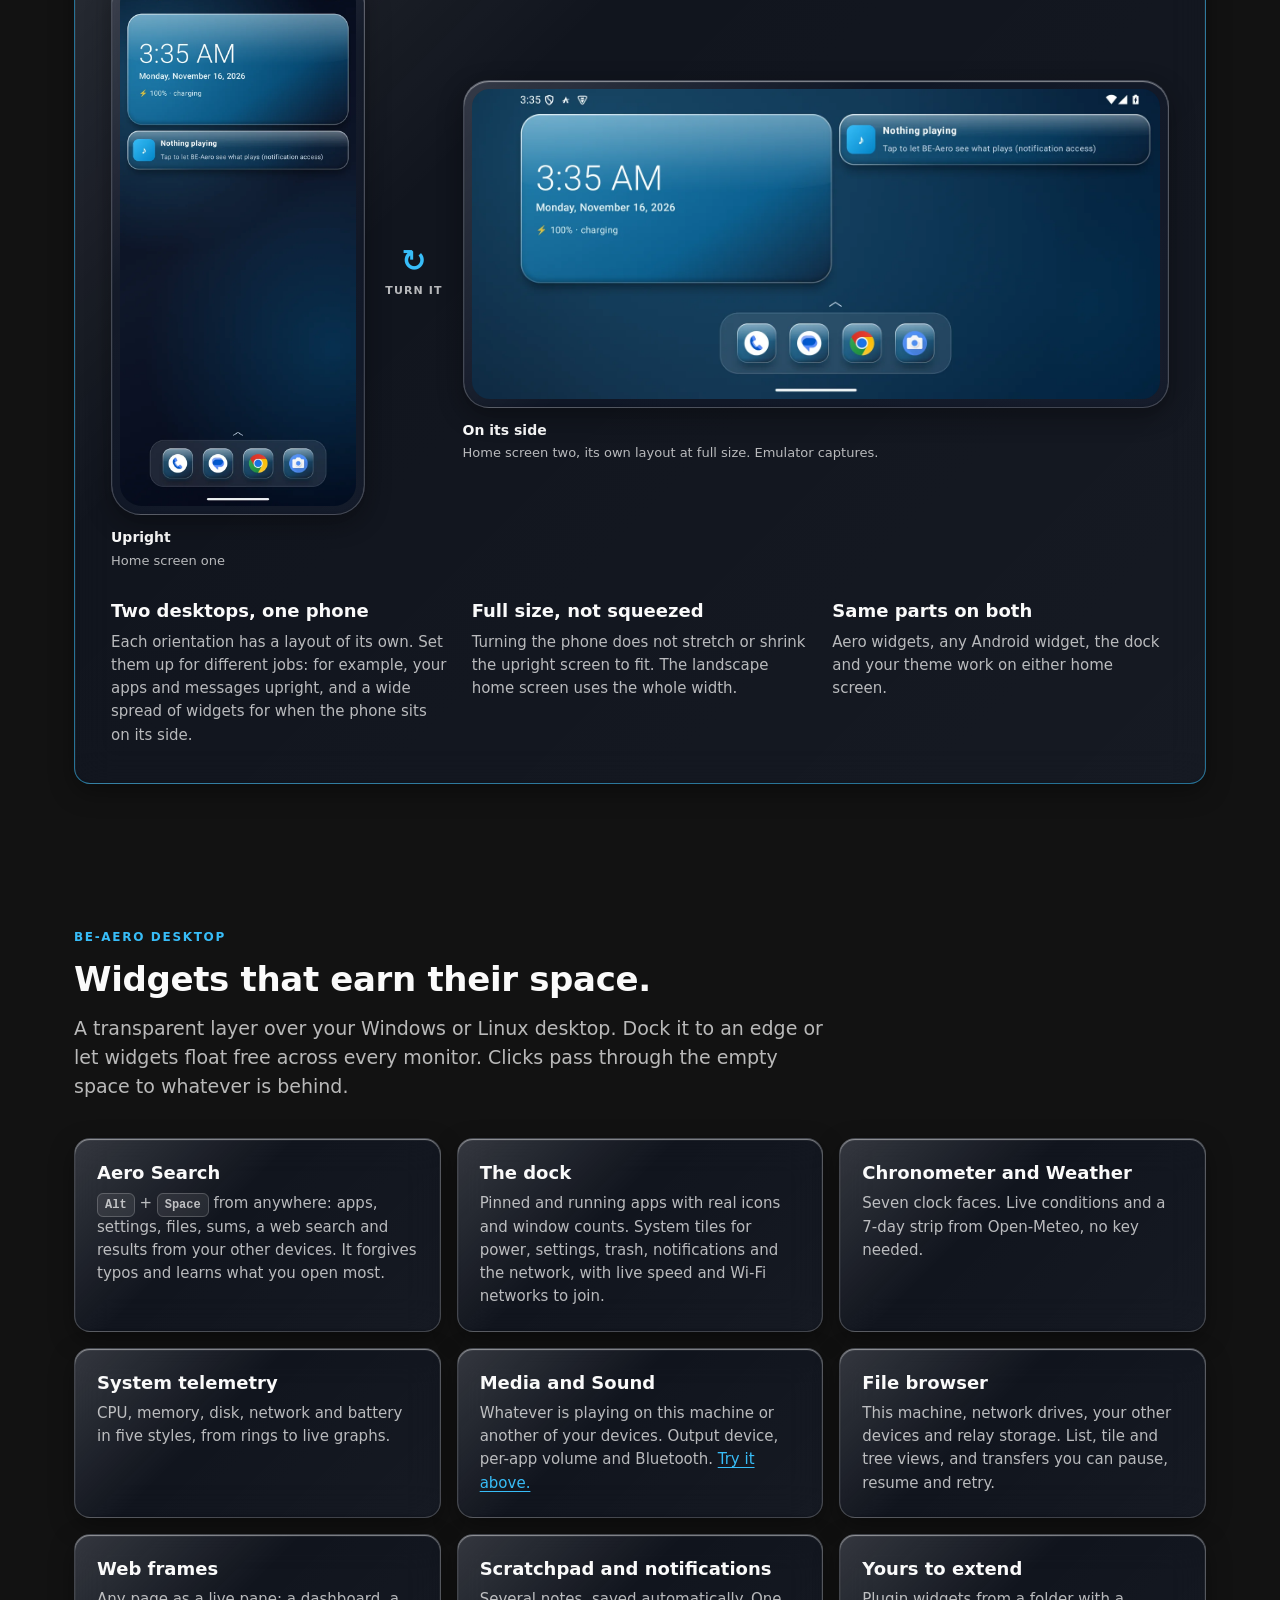
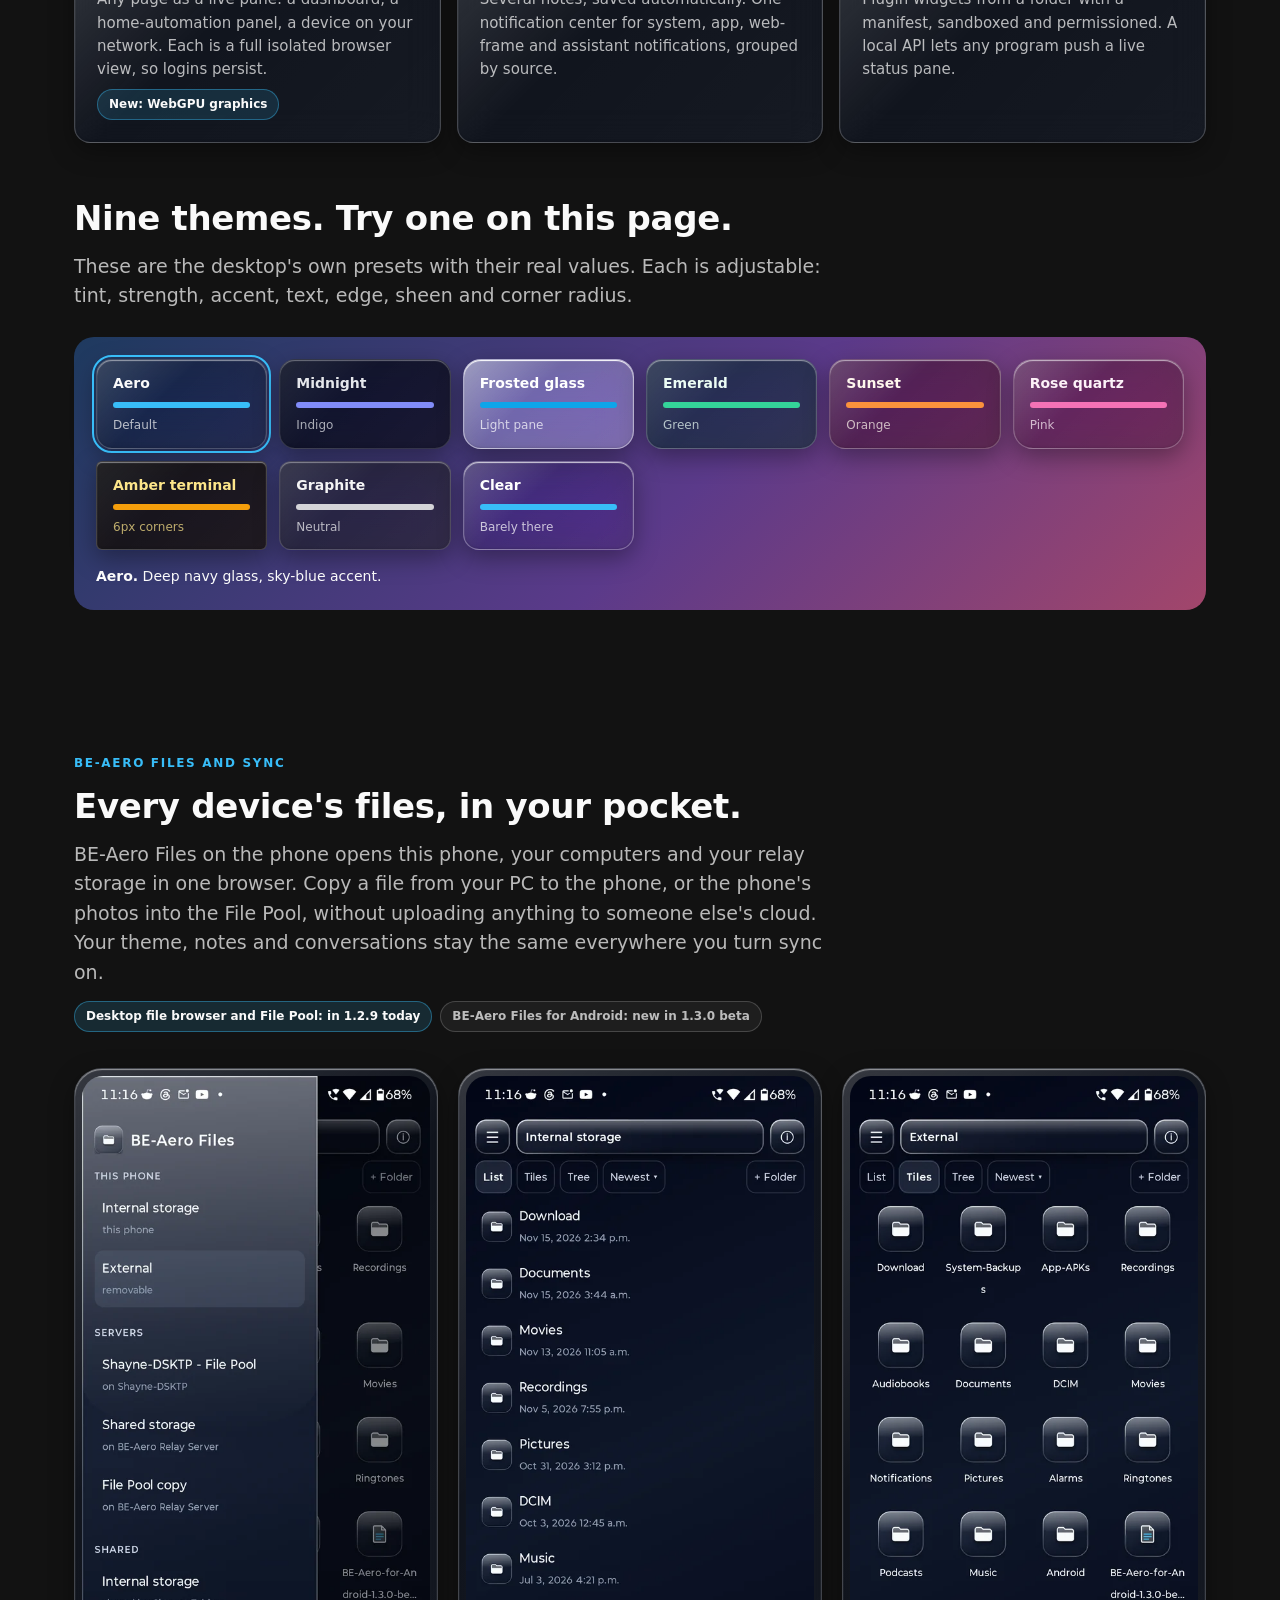
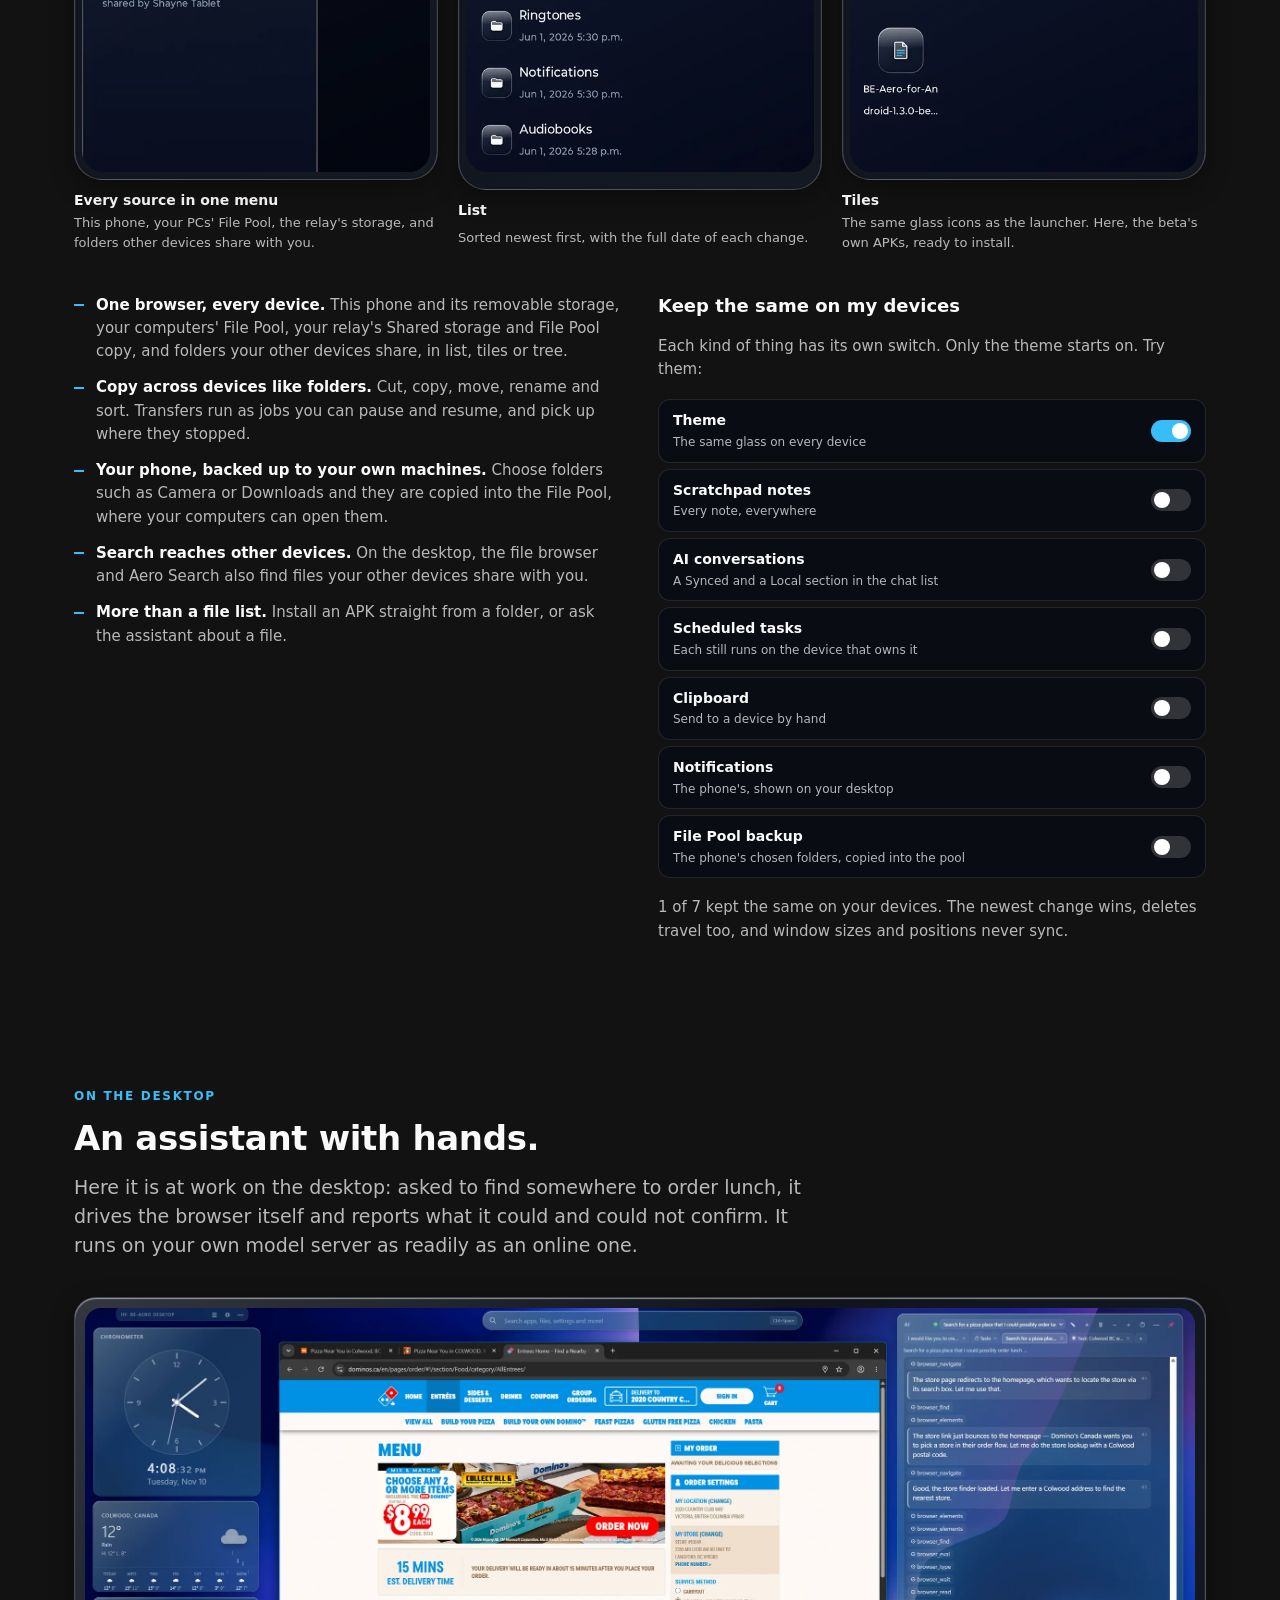
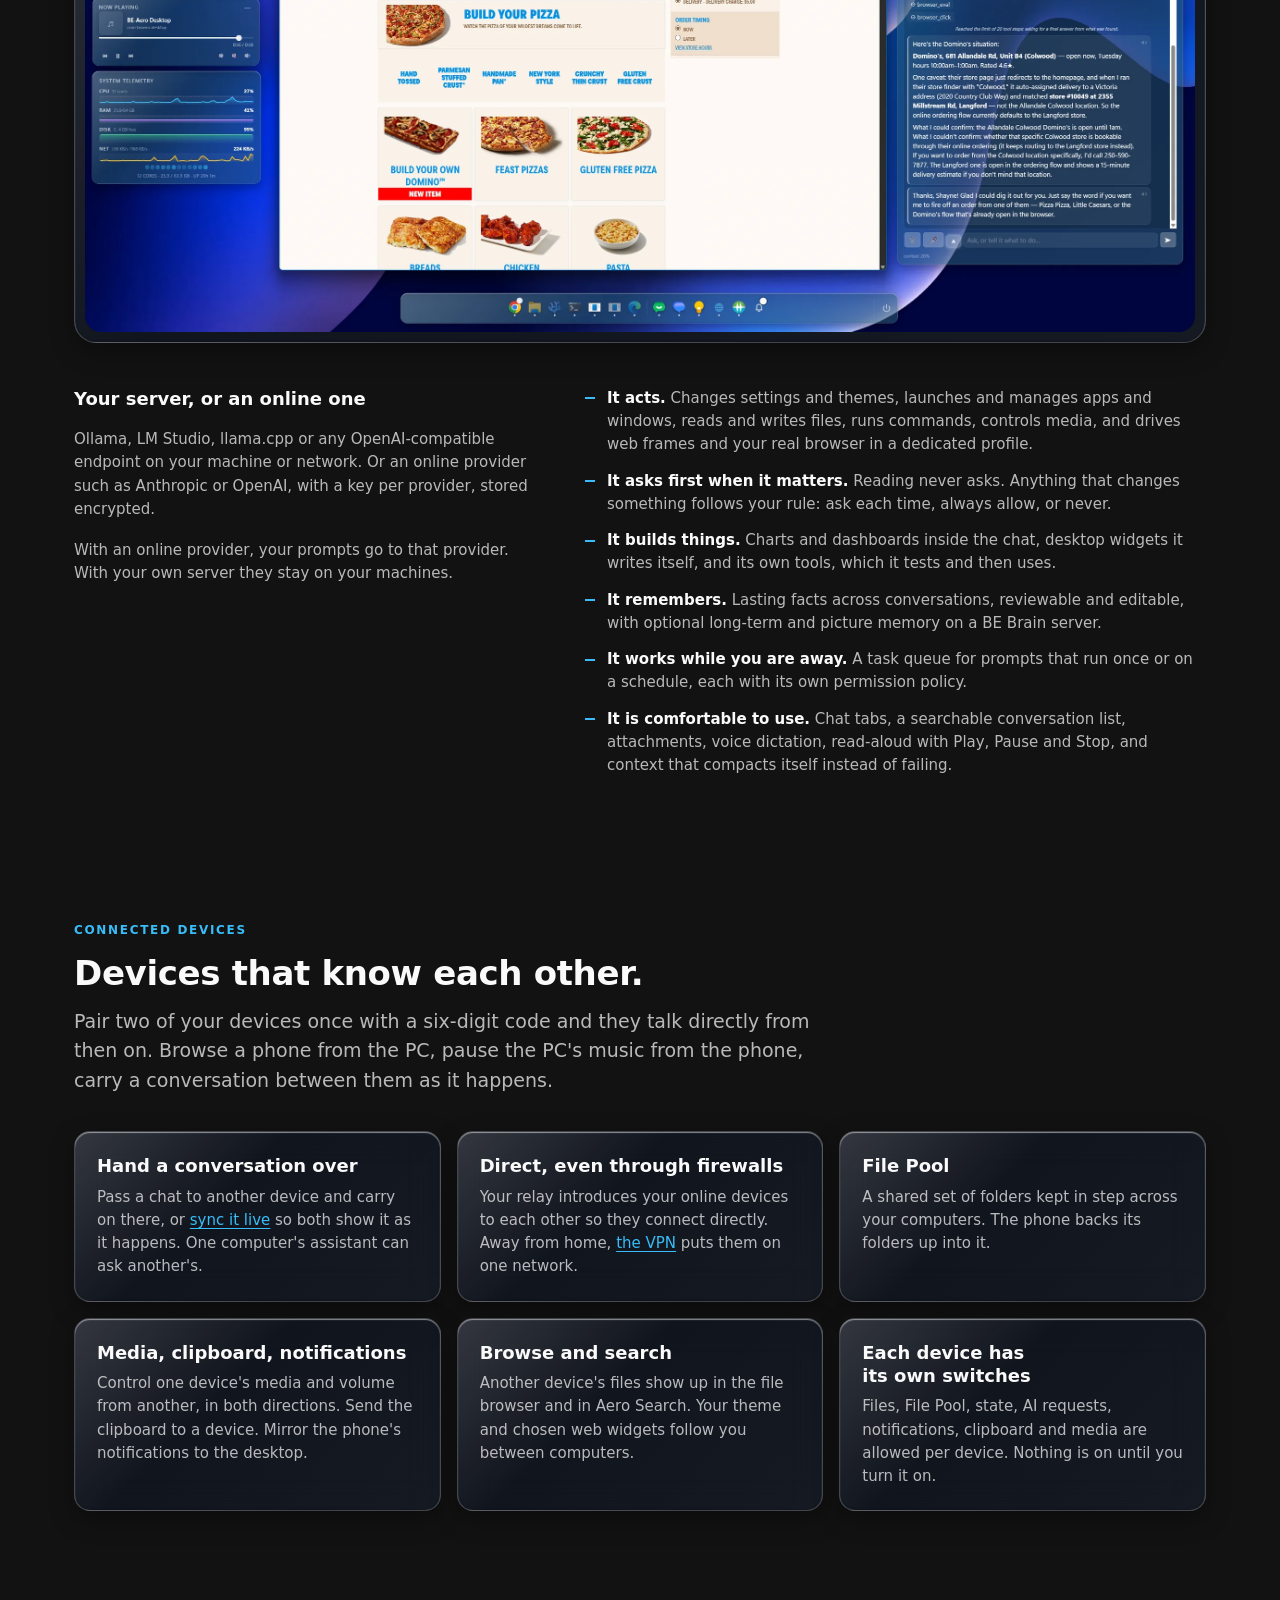
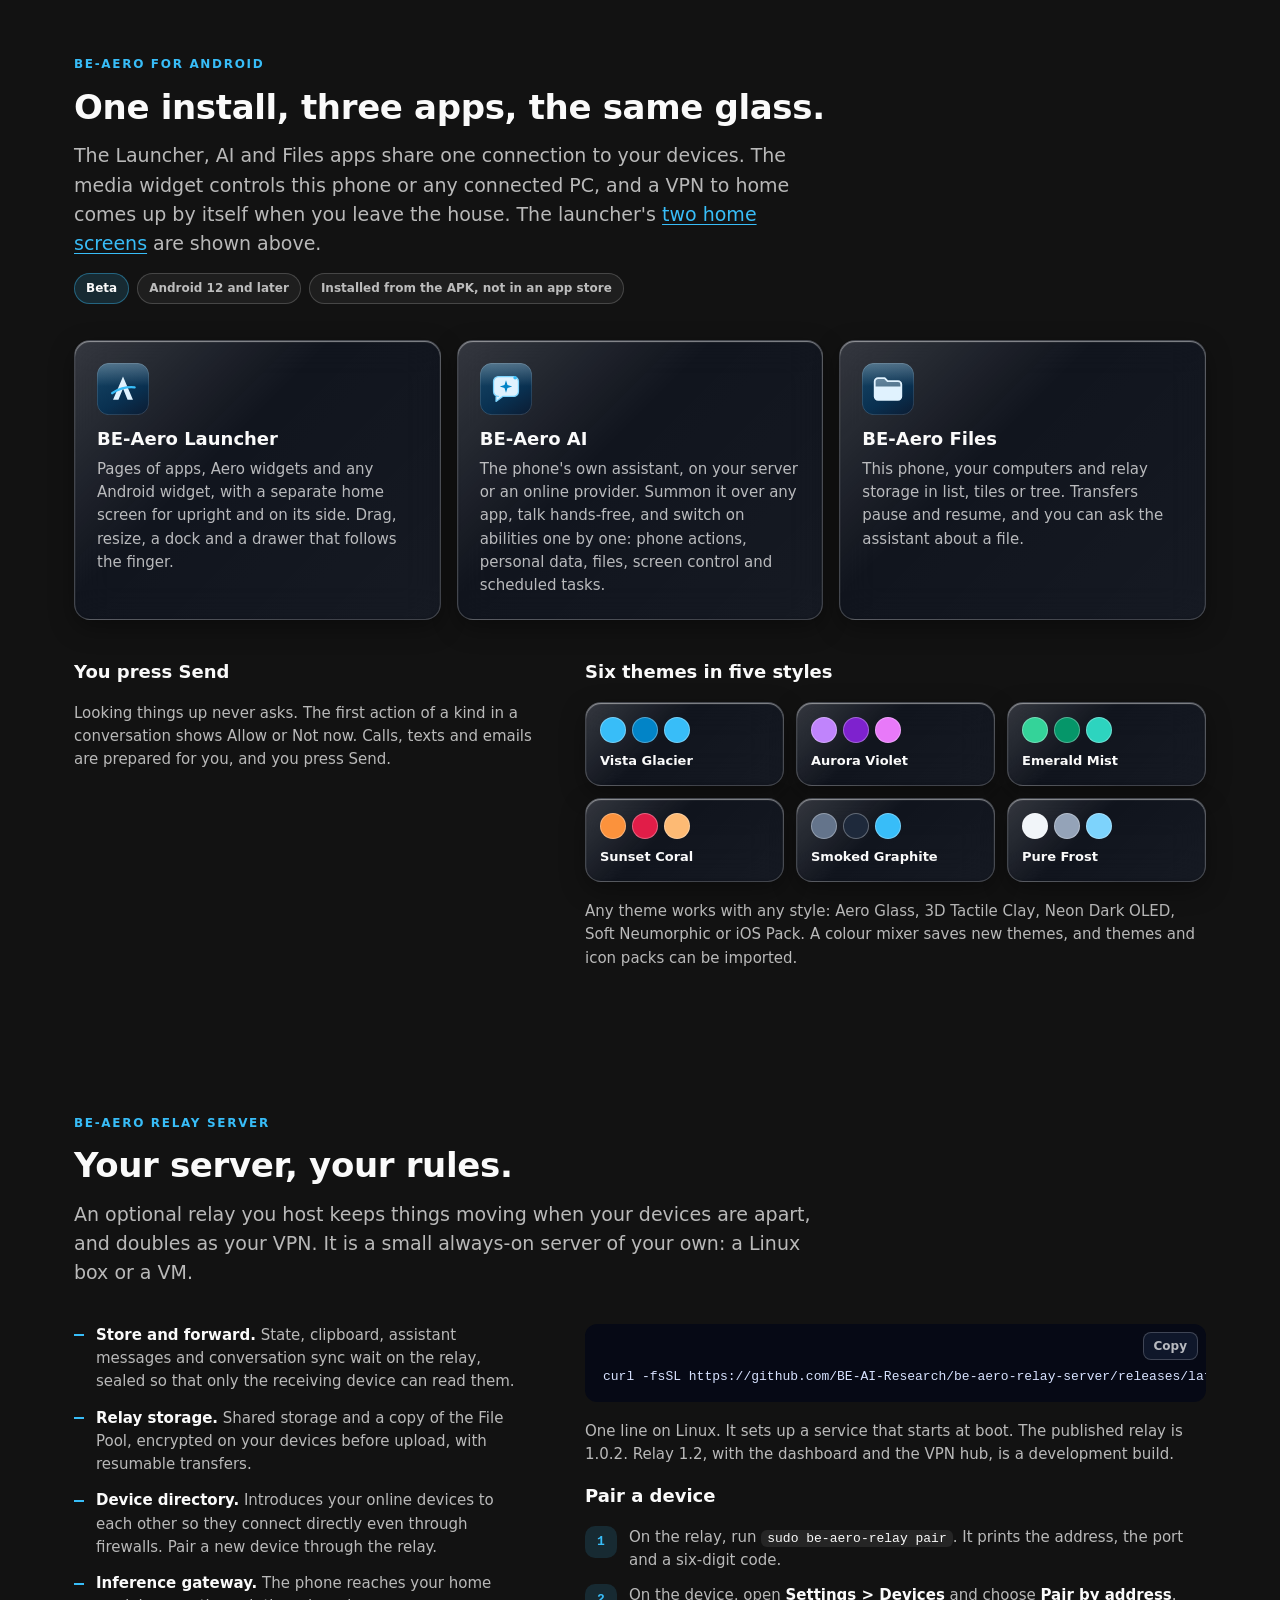
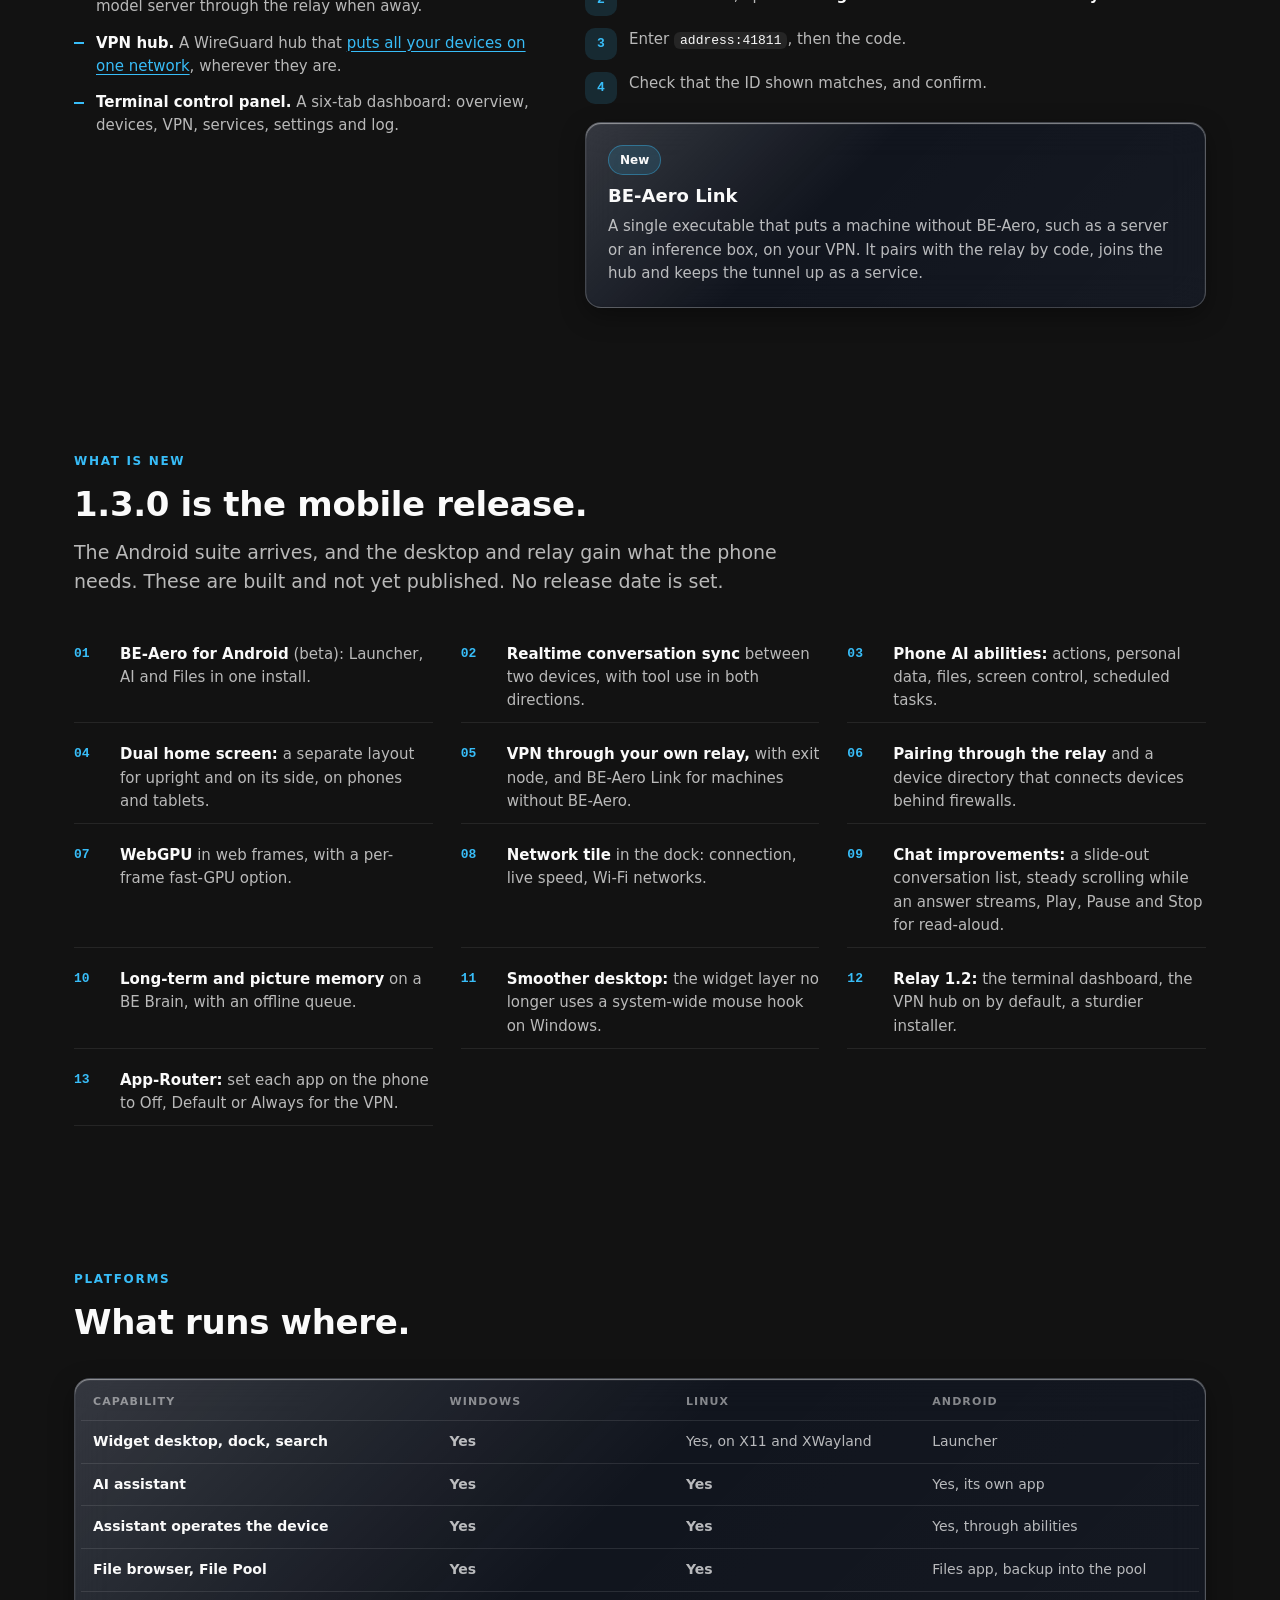
==== commit 219a6dff: "Add files via upload" ====
--- a/index.html
+++ b/index.html
@@ -17,7 +17,7 @@
 <link rel="apple-touch-icon" href="icons/apple-touch-icon.png">
 <link rel="stylesheet" href="styles/be-aero.css">
 <link rel="stylesheet" href="themes/themes.css">
-<link rel="stylesheet" href="styles/site.css">
+<link rel="stylesheet" href="styles/site.css?v=2">
 <script>try { var t = localStorage.getItem('beaero-theme'); if (t) document.documentElement.setAttribute('data-theme', t); } catch (e) {}</script>
 </head>
 <body class="aero-page">
@@ -314,7 +314,7 @@
           <p class="dim">Every app starts on Default. Find an app by name and change it in one tap.</p>
         </div>
         <figure class="ar-shot">
-          <div class="phone aero-glass"><img loading="lazy" src="img/app-router.webp" width="600" height="1239" alt="The App-Router screen on an Android phone: a note explaining Off, Default and Always, a Find an app box, and an alphabetical list of installed apps, each with an Off, Default and Always switch set to Default."></div>
+          <div class="ar-card"><img loading="lazy" src="img/app-router.webp?v=2" width="520" height="622" alt="The App-Router screen on an Android phone: a note explaining Off, Default and Always, a Find an app box, and an alphabetical list of installed apps, each with an Off, Default and Always switch set to Default."></div>
           <figcaption>App-Router on BE-Aero for Android.</figcaption>
         </figure>
       </div>
--- a/styles/site.css
+++ b/styles/site.css
@@ -356,3 +356,37 @@
 .fshots figcaption { display: grid; gap: 2px; font-size: 13px; color: var(--aero-text-dim); }
 .fshots figcaption b { color: var(--text); font-size: 14px; font-weight: 600; }
 @media (max-width: 760px) { .fshots { grid-template-columns: 1fr; justify-items: center; } .fshots figure { max-width: 300px; } }
+
+/* ---- App-Router */
+.approuter { display: grid; grid-template-columns: minmax(0, 0.85fr) minmax(0, 1.15fr); gap: 32px; align-items: start; padding-top: 28px; border-top: 1px solid rgba(255, 255, 255, 0.12); }
+.ar-panel { padding: 16px; display: grid; gap: 10px; min-width: 0; }
+.ar-top { display: flex; flex-wrap: wrap; align-items: center; justify-content: space-between; gap: 10px; }
+.ar-top .aero-widget-title { margin: 0; }
+.ar-exit { display: inline-flex; align-items: center; gap: 10px; font-size: 13px; color: var(--aero-text-dim); cursor: pointer; }
+.ar-exit input { appearance: none; -webkit-appearance: none; width: 36px; height: 20px; border-radius: 999px; background: rgba(255, 255, 255, 0.16); position: relative; cursor: pointer; margin: 0; transition: background-color 0.15s ease; }
+.ar-exit input::after { content: ""; position: absolute; top: 3px; left: 3px; width: 14px; height: 14px; border-radius: 50%; background: #fff; transition: transform 0.15s ease; }
+.ar-exit input:checked { background: var(--accent); }
+.ar-exit input:checked::after { transform: translateX(16px); }
+.ar-row { display: grid; grid-template-columns: minmax(0, 1fr) auto; gap: 6px 12px; align-items: center; padding: 10px 12px; border-radius: 12px; background: rgba(2, 6, 23, 0.45); border: 1px solid rgba(255, 255, 255, 0.08); }
+.ar-row b { font-size: 14px; font-weight: 600; }
+.ar-route { grid-column: 1 / -1; font-size: 12px; color: var(--aero-text-dim); display: flex; align-items: center; gap: 8px; }
+.ar-route i { width: 8px; height: 8px; border-radius: 50%; flex: none; background: var(--aero-text-faint); }
+.ar-route.home i { background: var(--accent); box-shadow: 0 0 8px var(--accent); }
+.ar-route.direct i { background: var(--aero-warn); }
+.ar-route.lan i { background: var(--aero-ok); }
+.tri { display: inline-flex; gap: 2px; padding: 3px; border-radius: 10px; background: rgba(2, 6, 23, 0.6); border: 1px solid rgba(255, 255, 255, 0.14); }
+.tri button { font: 600 12px/1 var(--aero-font); color: var(--aero-text-dim); background: transparent; border: 0; padding: 7px 10px; border-radius: 7px; cursor: pointer; }
+.tri button[aria-pressed="true"][data-v="on"] { background: var(--accent); color: #04121d; }
+.tri button[aria-pressed="true"][data-v="default"] { background: rgba(255, 255, 255, 0.16); color: var(--text); }
+.tri button[aria-pressed="true"][data-v="off"] { background: rgba(251, 191, 36, 0.22); color: var(--aero-warn); }
+.modes { display: grid; gap: 10px; }
+.mode { display: grid; grid-template-columns: 76px minmax(0, 1fr); gap: 12px; align-items: start; }
+.mode .aero-chip { justify-self: start; }
+.mode p { color: var(--aero-text-dim); font-size: 14px; }
+@media (max-width: 900px) { .approuter { grid-template-columns: 1fr; } }
+@media (prefers-reduced-motion: reduce) { .ar-exit input, .ar-exit input::after { transition: none; } }
+.ar-shot { justify-self: center; align-self: start; width: 100%; max-width: 320px; }
+.ar-card { border-radius: 22px; overflow: hidden; border: 1px solid rgba(255, 255, 255, var(--glass-border)); box-shadow: 0 24px 60px -30px rgba(0, 0, 0, 0.8); }
+.ar-card img { display: block; width: 100%; height: auto; -webkit-mask-image: linear-gradient(to bottom, #000 80%, transparent); mask-image: linear-gradient(to bottom, #000 80%, transparent); }
+.approuter { grid-template-columns: minmax(0, 1.3fr) minmax(0, 0.7fr); }
+@media (max-width: 900px) { .approuter { grid-template-columns: 1fr; } .ar-shot { max-width: 280px; } }
